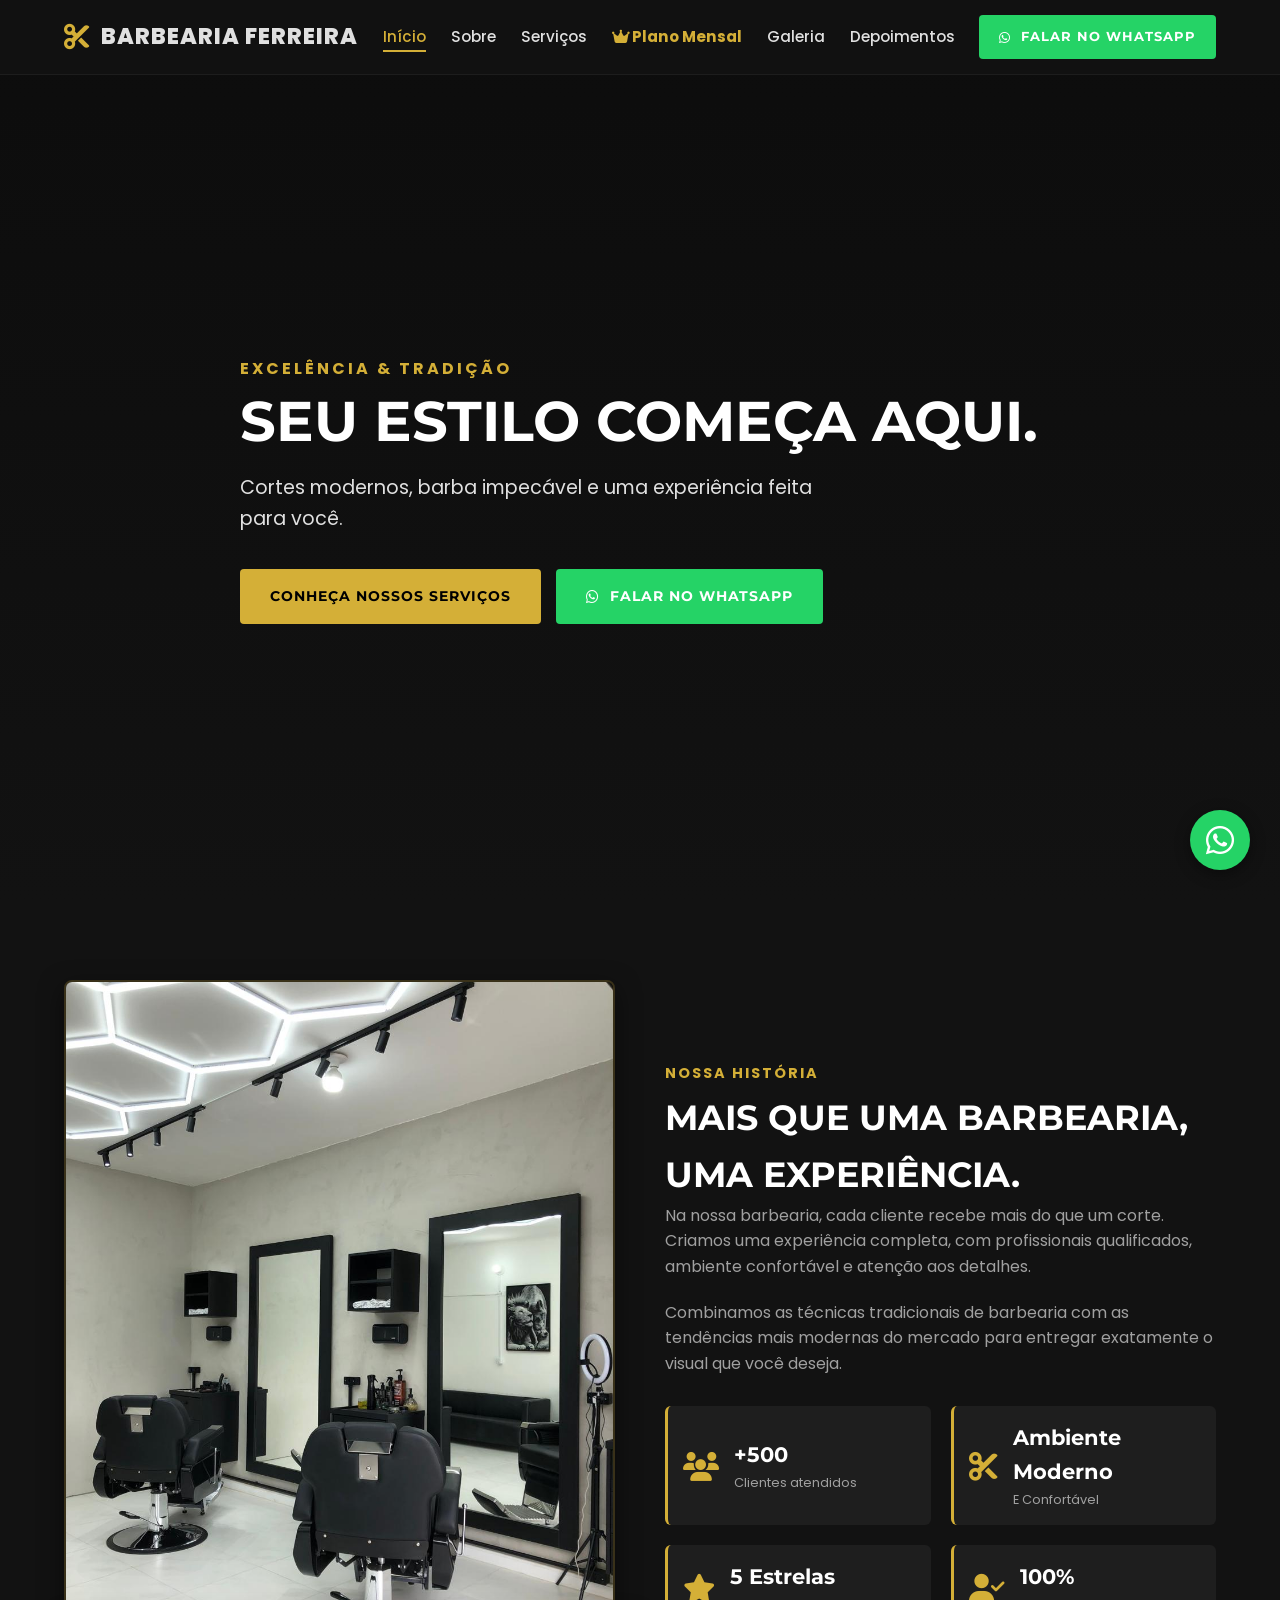
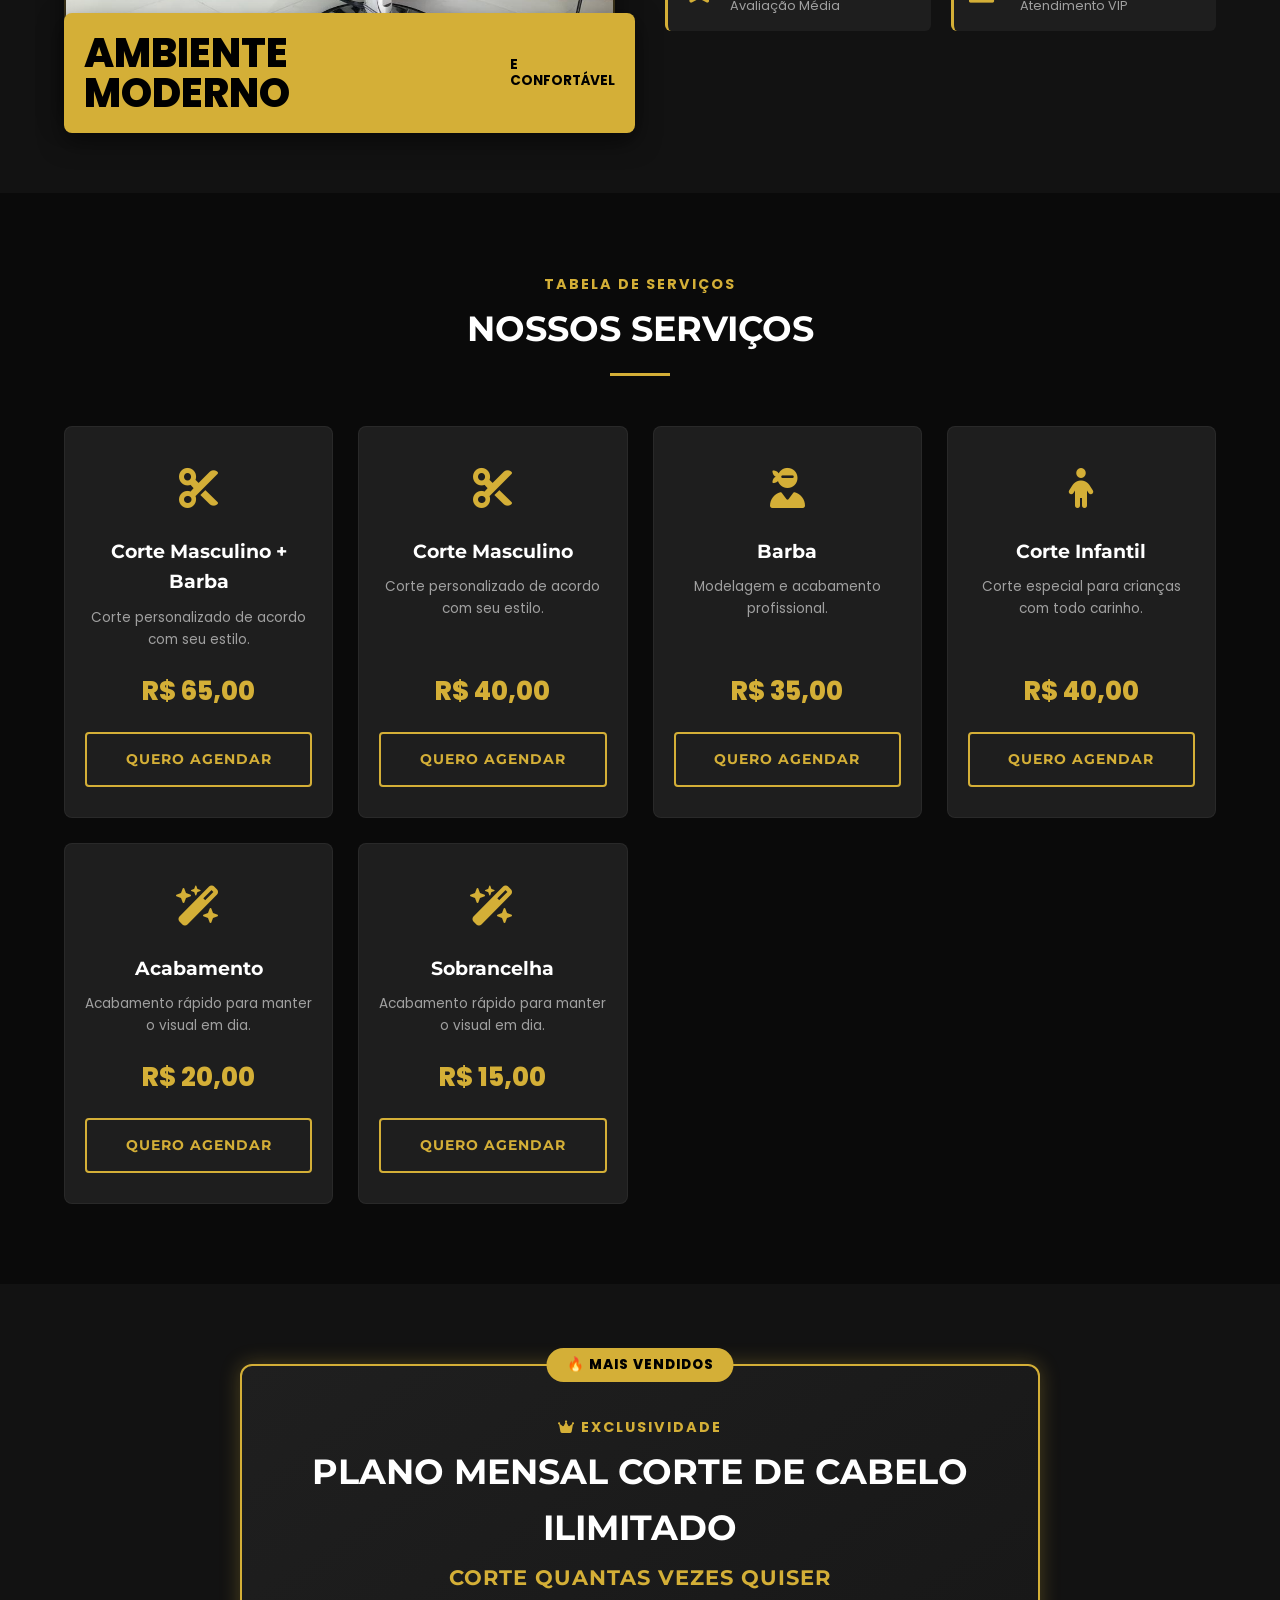
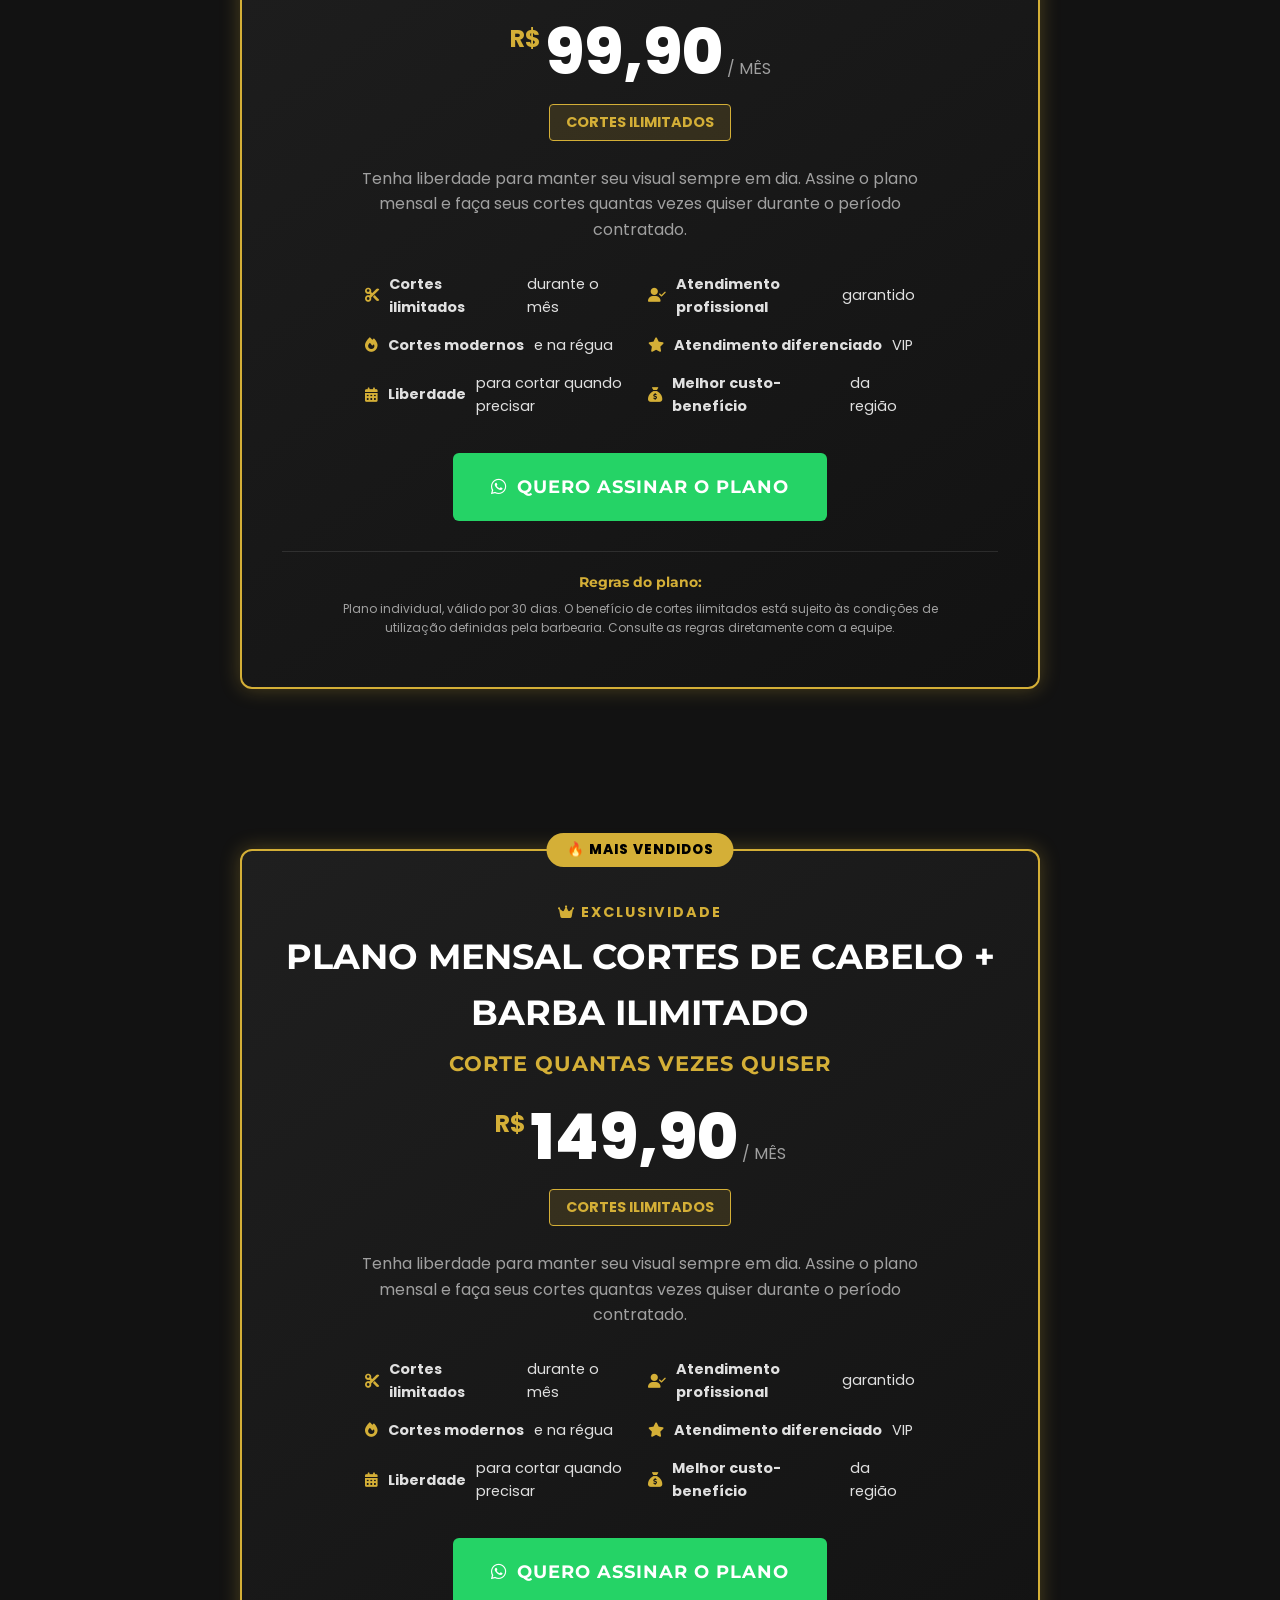
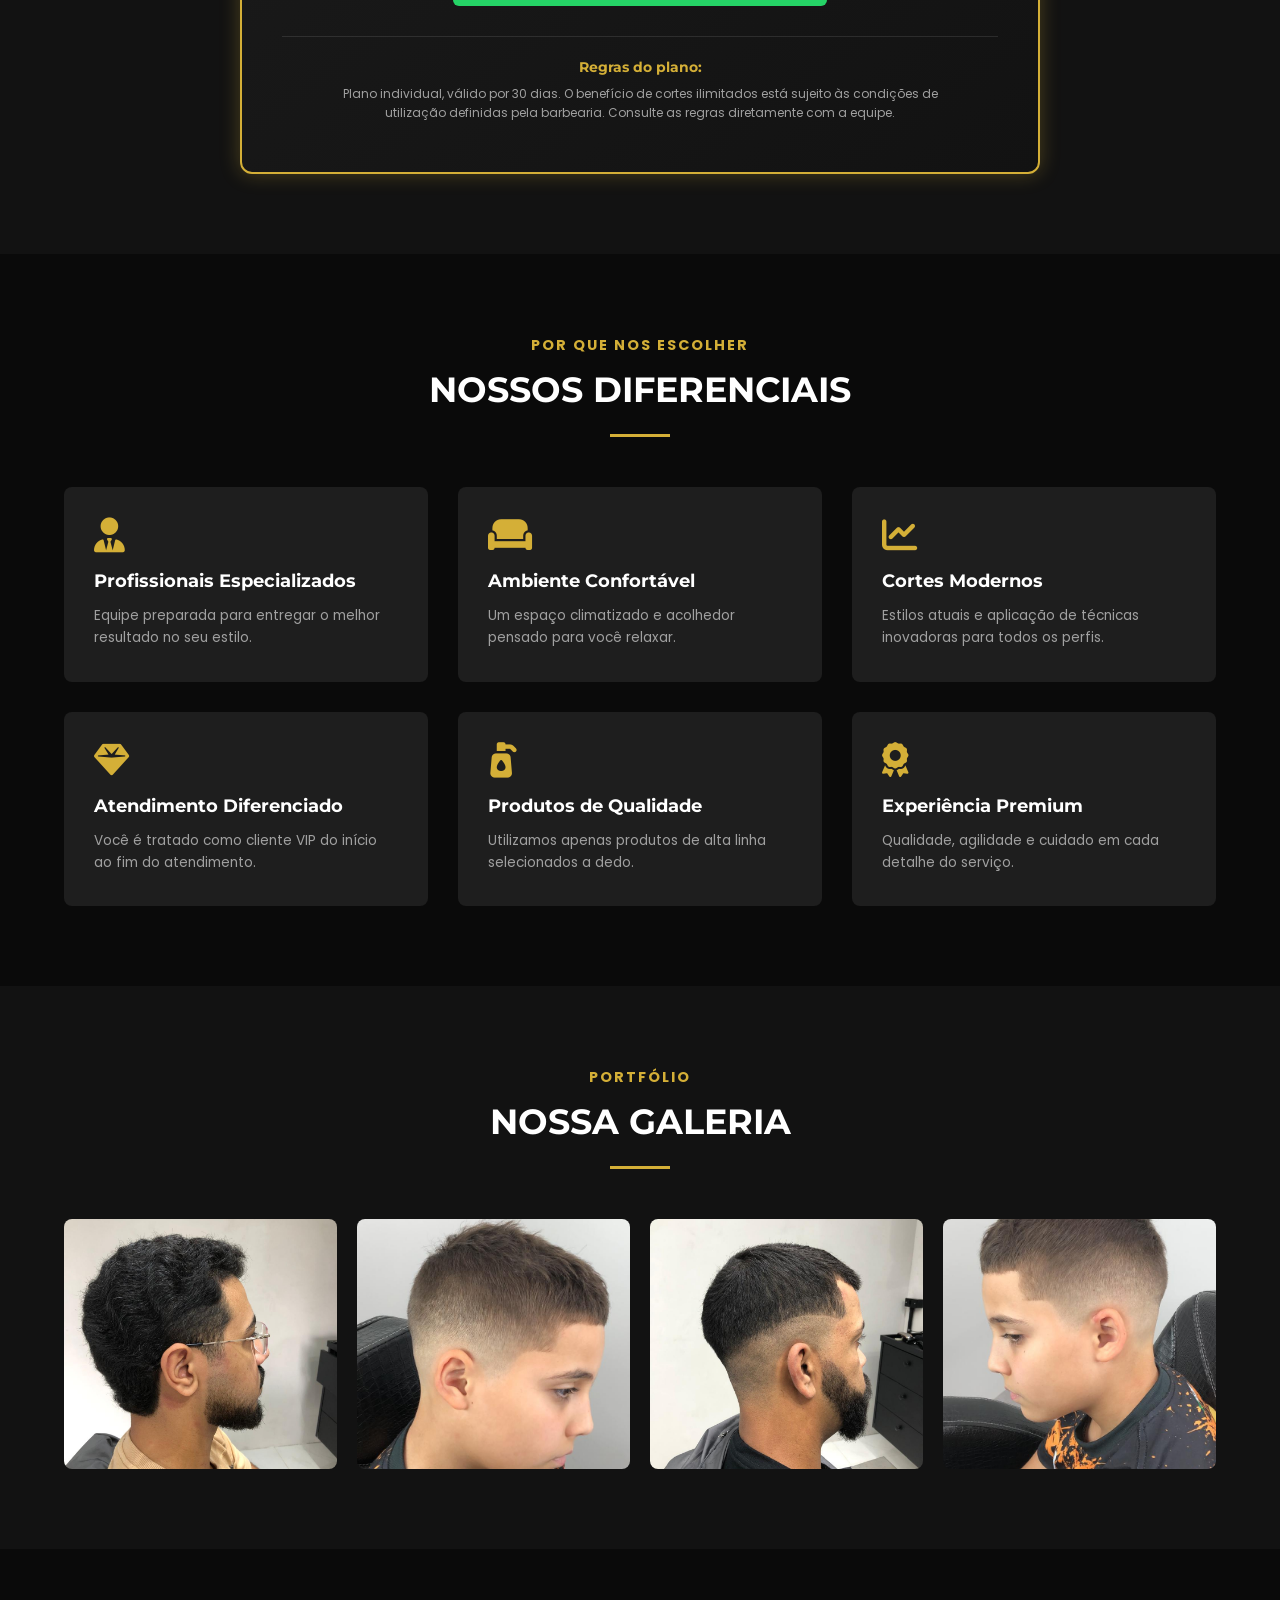
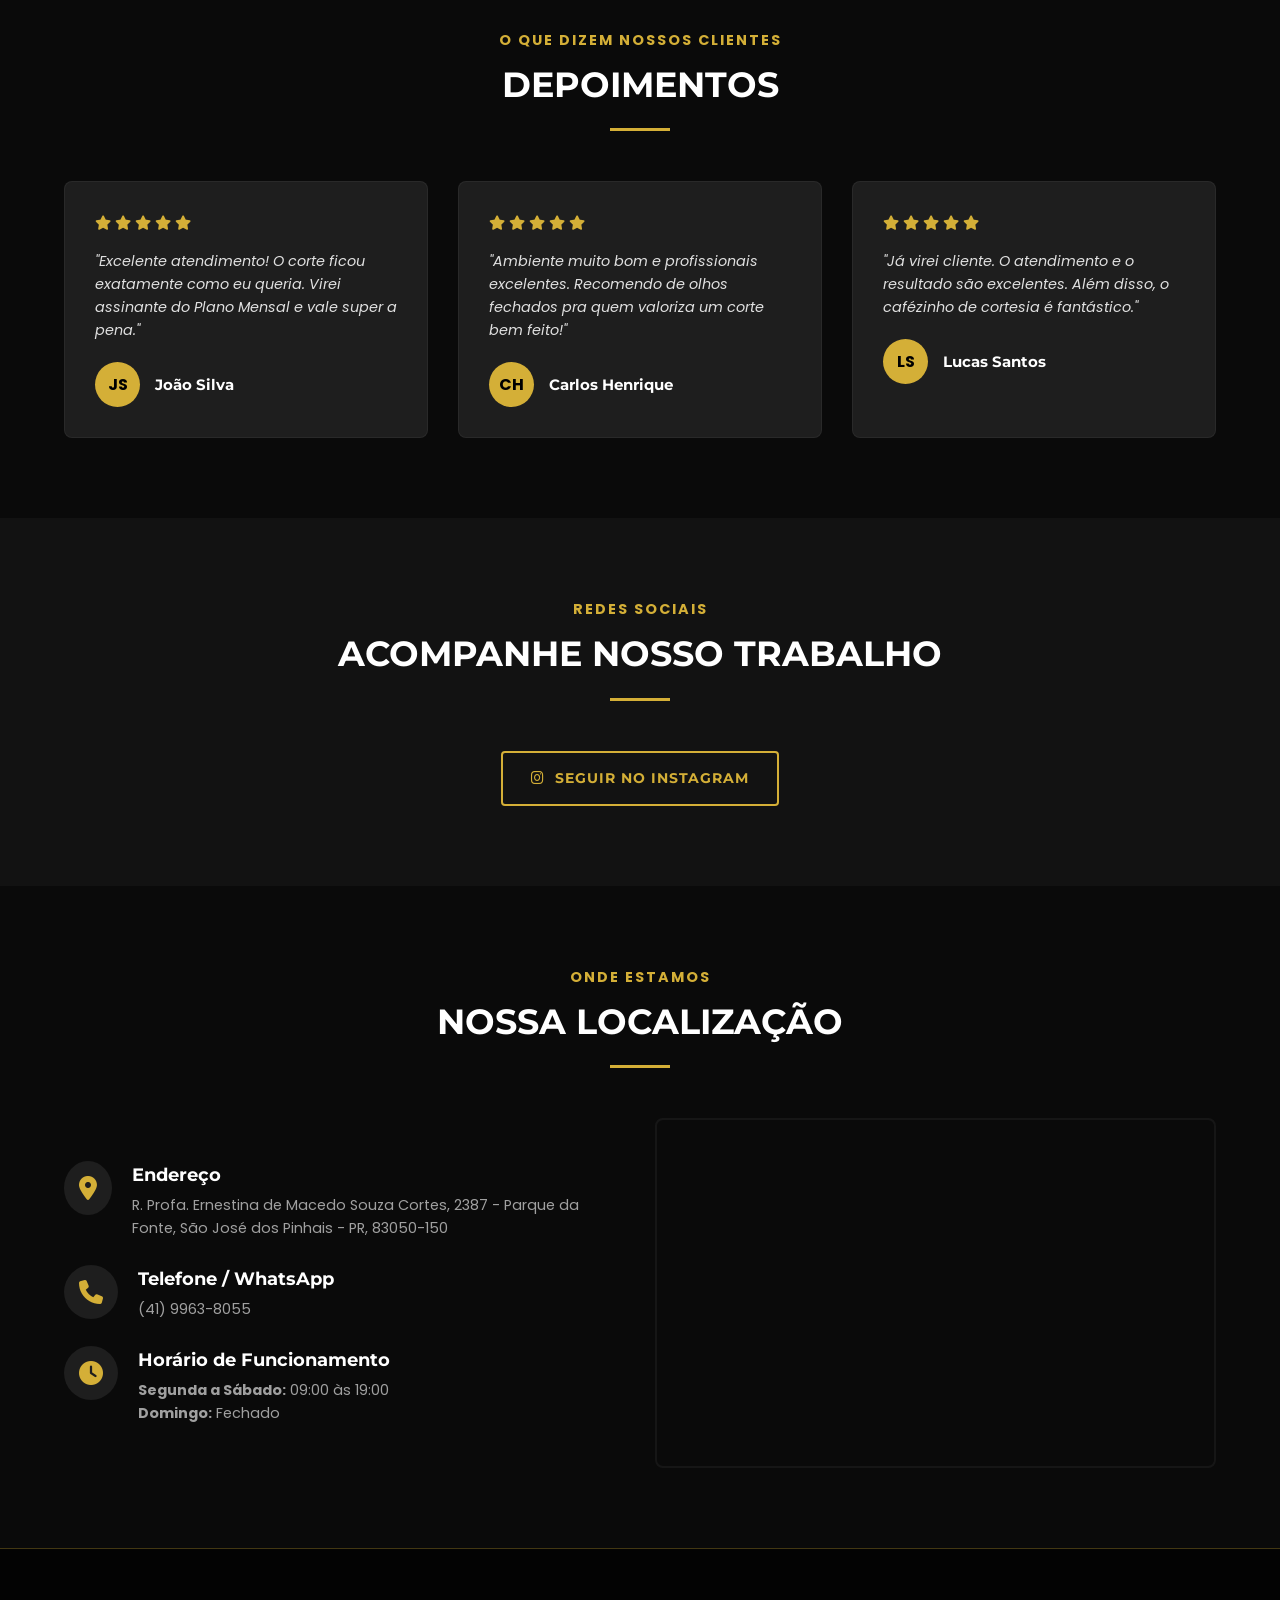
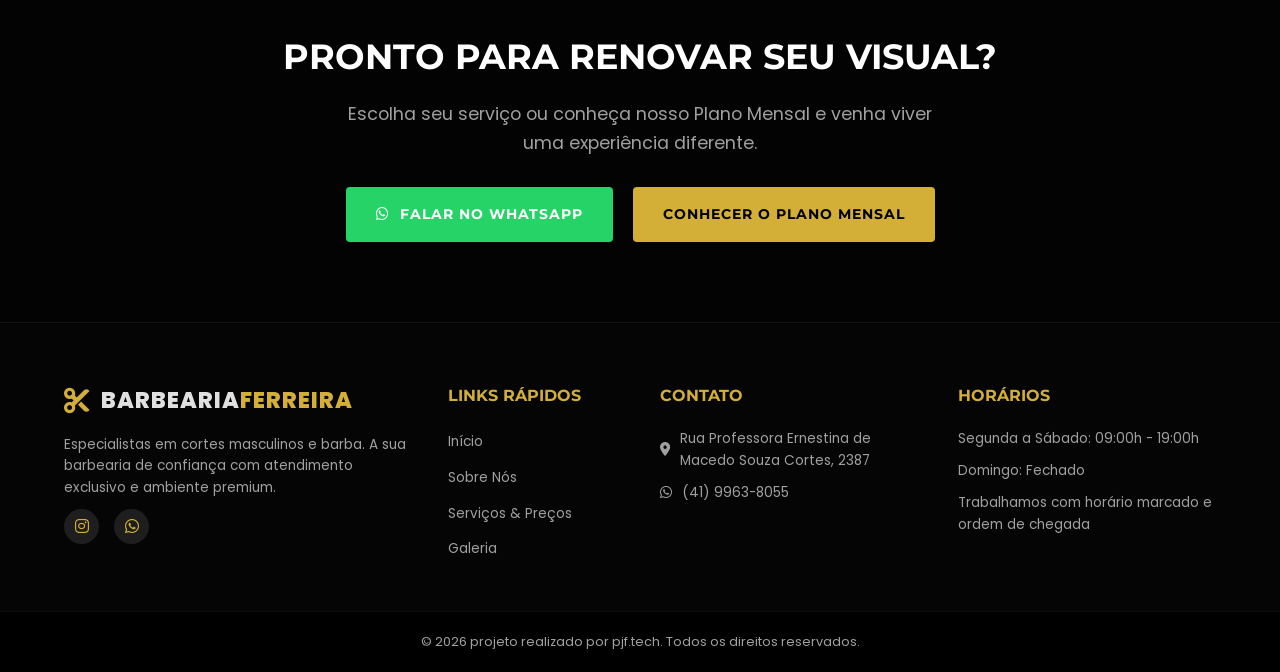
==== index.html @ b34830f6 "Update index.html" ====
<!DOCTYPE html>
<html lang="pt-BR">
<head>

    <script type="application/ld+json">
{
  "@context": "https://schema.org",
  "@type": "BarberShop",
  "name": "Barbearia Ferreira",
  "image": "https://barbearia-ferreira-seven.vercel.app/img/sobre.jpg",
  "telephone": "+554199638055",
  "address": {
    "@type": "PostalAddress",
    "streetAddress": "Rua Professora Ernestina de Macedo Souza Cortes, 2387",
    "addressLocality": "São José dos Pinhais",
    "addressRegion": "PR",
    "postalCode": "83050-150",
    "addressCountry": "BR"
  },
  "url": "https://barbearia-ferreira-seven.vercel.app/",
  "openingHoursSpecification": [
    {
      "@type": "OpeningHoursSpecification",
      "dayOfWeek": ["Monday", "Tuesday", "Wednesday", "Thursday", "Friday"],
      "opens": "09:00",
      "closes": "20:00"
    },
    {
      "@type": "OpeningHoursSpecification",
      "dayOfWeek": "Saturday",
      "opens": "09:00",
      "closes": "18:00"
    }
  ]
}
</script>

    <meta charset="UTF-8">
    <meta name="viewport" content="width=device-width, initial-scale=1.0">
    <title>Barbearia Ferreira | Cortes Masculinos, Barba e Plano Mensal</title>
    <meta name="description" content="Barbearia Ferreira: cortes masculinos, barba, atendimento especializado e plano mensal de R$ 99,90 com cortes ilimitados.">
    <meta name="keywords" content="barbearia, corte masculino, barba, plano mensal, cortes ilimitados, beleza masculina">
    
    <!-- Open Graph (Redes Sociais) -->
    <meta property="og:title" content="Barbearia Ferreira | Cortes Masculinos e Plano Mensal">
    <meta property="og:description" content="Cortes modernos, barba impecável e o exclusivo Plano Mensal de cortes ilimitados por R$ 99,90.">
    <meta property="og:image" content="img/hero.jpg">
    <meta property="og:type" content="website">

    <!-- Favicon (Troque pela sua imagem de favicon se desejar) -->
    <link rel="shortcut icon" href="img/logo.png" type="image/x-icon">

    <!-- Google Fonts -->
    <link rel="preconnect" href="https://fonts.googleapis.com">
    <link rel="preconnect" href="https://fonts.gstatic.com" crossorigin>
    <link href="https://fonts.googleapis.com/css2?family=Montserrat:wght@400;500;600;700;800&family=Poppins:wght@300;400;500;600;700&display=swap" rel="stylesheet">

    <!-- Font Awesome (Ícones) -->
    <link rel="stylesheet" href="https://cdnjs.cloudflare.com/ajax/libs/font-awesome/6.4.0/css/all.min.css">

    <!-- Custom CSS -->
    <link rel="stylesheet" href="style.css">
</head>
<body>

    <!-- ==========================================
         HEADER / NAVBAR
         ========================================== -->
    <header class="header" id="header">
        <div class="container nav-container">
            <!-- LOGO EDITÁVEL -->
            <a href="#inicio" class="logo">
                <i class="fa-solid fa-scissors logo-icon"></i>
                <span>BARBEARIA FERREIRA</span>
            </a>

            <!-- NAV MENU -->
            <nav class="nav-menu" id="nav-menu">
                <ul class="nav-list">
                    <li><a href="#inicio" class="nav-link active">Início</a></li>
                    <li><a href="#sobre" class="nav-link">Sobre</a></li>
                    <li><a href="#servicos" class="nav-link">Serviços</a></li>
                    <li><a href="#plano" class="nav-link gold-link"><i class="fa-solid fa-crown"></i> Plano Mensal</a></li>
                    <li><a href="#galeria" class="nav-link">Galeria</a></li>
                    <li><a href="#depoimentos" class="nav-link">Depoimentos</a></li>
                </ul>
            </nav>

            <!-- BOTÃO NAVBAR -->
            <div class="nav-right">
                <!-- TELEFONE EDITÁVEL NO JS/HREF (Formato 55DDDNÚMERO) -->
                <a href="https://api.whatsapp.com/send?phone=554199638055&text=Ol%C3%A1!%20Gostaria%20de%20agendar%20um%20hor%C3%A1rio." class="btn btn-whatsapp header-btn" target="_blank" rel="noopener noreferrer">
                    <i class="fa-brands fa-whatsapp"></i>
                    <span>FALAR NO WHATSAPP</span>
                </a>
                
                <!-- MENU HAMBÚRGUER MOBILE -->
                <div class="hamburger" id="hamburger">
                    <span class="bar"></span>
                    <span class="bar"></span>
                    <span class="bar"></span>
                </div>
            </div>
        </div>
    </header>

    <!-- ==========================================
         HERO SECTION
         ========================================== -->
    <section class="hero" id="inicio">
        <div class="hero-overlay"></div>
        <div class="container hero-content">
            <span class="hero-subtitle fade-in">EXCELÊNCIA & TRADIÇÃO</span>
            <h1 class="hero-title fade-in">SEU ESTILO COMEÇA AQUI.</h1>
            <p class="hero-description fade-in">Cortes modernos, barba impecável e uma experiência feita para você.</p>
            <div class="hero-buttons fade-in">
                <a href="#servicos" class="btn btn-primary">CONHEÇA NOSSOS SERVIÇOS</a>
                <a href="https://api.whatsapp.com/send?phone=554199638055&text=Ol%C3%A1!%20Gostaria%20de%20mais%20informa%C3%A7%C3%B5es%20sobre%20os%20servi%C3%A7os." class="btn btn-whatsapp" target="_blank" rel="noopener noreferrer">
                    <i class="fa-brands fa-whatsapp"></i> FALAR NO WHATSAPP
                </a>
            </div>
        </div>
    </section>

    <!-- ==========================================
         SOBRE A BARBEARIA
         ========================================== -->
    <section class="sobre section-padding" id="sobre">
        <div class="container sobre-grid">
            <div class="sobre-img-wrapper fade-in">
                <!-- Imagem do sobre (substituir em img/sobre.jpg) -->
                <img src="IMG/01.jpeg" alt="Interior da Barbearia FERREIRA" class="sobre-img" onerror="this.src='https://images.unsplash.com/photo-1585747860715-2ba37e788b70?auto=format&fit=crop&w=800&q=80'">
                <div class="sobre-experience-badge">
                    <span class="exp-years">AMBIENTE MODERNO </span>
                    <span class="exp-text"> E <br> CONFORTÁVEL</span>
                </div>
            </div>

            <div class="sobre-content fade-in">
                <span class="section-tag">NOSSA HISTÓRIA</span>
                <h2 class="section-title">MAIS QUE UMA BARBEARIA, UMA EXPERIÊNCIA.</h2>
                <p class="sobre-text">
                    Na nossa barbearia, cada cliente recebe mais do que um corte. Criamos uma experiência completa, com profissionais qualificados, ambiente confortável e atenção aos detalhes.
                </p>
                <p class="sobre-text">
                    Combinamos as técnicas tradicionais de barbearia com as tendências mais modernas do mercado para entregar exatamente o visual que você deseja.
                </p>

                <!-- INDICADORES / METRICAS -->
                <div class="sobre-stats">
                    <div class="stat-item">
                        <i class="fa-solid fa-users stat-icon"></i>
                        <div class="stat-info">
                            <h3>+500</h3>
                            <p>Clientes atendidos</p>
                        </div>
                    </div>
                    <div class="stat-item">
                        <i class="fa-solid fa-scissors stat-icon"></i>
                        <div class="stat-info">
                            <h3> Ambiente Moderno</h3>
                            <p>E Confortável</p>
                        </div>
                    </div>
                    <div class="stat-item">
                        <i class="fa-solid fa-star stat-icon"></i>
                        <div class="stat-info">
                            <h3>5 Estrelas</h3>
                            <p>Avaliação Média</p>
                        </div>
                    </div>
                    <div class="stat-item">
                        <i class="fa-solid fa-user-check stat-icon"></i>
                        <div class="stat-info">
                            <h3>100%</h3>
                            <p>Atendimento VIP</p>
                        </div>
                    </div>
                </div>
            </div>
        </div>
    </section>

    <!-- ==========================================
         SERVIÇOS
         ========================================== -->
    <section class="servicos section-padding bg-darker" id="servicos">
        <div class="container">
            <div class="section-header text-center fade-in">
                <span class="section-tag">TABELA DE SERVIÇOS</span>
                <h2 class="section-title">NOSSOS SERVIÇOS</h2>
                <div class="gold-divider"></div>
            </div>

  <div class="servicos-grid">


                 <div class="servicos-grid">
                <!-- SERVIÇO 1 -->
                <div class="servico-card fade-in">
                    <div class="servico-icon">
                        <i class="fa-solid fa-scissors"></i>
                    </div>
                    <h3 class="servico-title">Corte Masculino + Barba</h3>
                    <p class="servico-desc">Corte personalizado de acordo com seu estilo.</p>
                    <div class="servico-price">R$ 65,00</div>
                    <a href="https://api.whatsapp.com/send?phone=554199638055&text=Ol%C3%A1!%20Gostaria%20de%20agendar%20um%20Corte%20Masculino." class="btn btn-outline" target="_blank" rel="noopener noreferrer">QUERO AGENDAR</a>
                </div>

                <!-- SERVIÇO 2 -->
                <div class="servico-card fade-in">
                    <div class="servico-icon">
                        <i class="fa-solid fa-scissors"></i>
                    </div>
                    <h3 class="servico-title">Corte Masculino</h3>
                    <p class="servico-desc">Corte personalizado de acordo com seu estilo.</p>
                    <div class="servico-price">R$ 40,00</div>
                    <a href="https://api.whatsapp.com/send?phone=554199638055&text=Ol%C3%A1!%20Gostaria%20de%20agendar%20um%20Corte%20Masculino." class="btn btn-outline" target="_blank" rel="noopener noreferrer">QUERO AGENDAR</a>
                </div>

                
                <!-- SERVIÇO 3 -->
                <div class="servico-card fade-in">
                    <div class="servico-icon">
                        <i class="fa-solid fa-user-ninja"></i>
                    </div>
                    <h3 class="servico-title">Barba</h3>
                    <p class="servico-desc">Modelagem e acabamento profissional.</p>
                    <div class="servico-price">R$ 35,00</div>
                    <a href="https://api.whatsapp.com/send?phone=554199638055&text=Ol%C3%A1!%20Gostaria%20de%20agendar%20um%20servi%C3%A7o%20de%20Barba." class="btn btn-outline" target="_blank" rel="noopener noreferrer">QUERO AGENDAR</a>
                </div>

                <!-- SERVIÇO 4 -->
                <div class="servico-card fade-in">
                    <div class="servico-icon">
                        <i class="fa-solid fa-child"></i>
                    </div>
                    <h3 class="servico-title">Corte Infantil</h3>
                    <p class="servico-desc">Corte especial para crianças com todo carinho.</p>
                    <div class="servico-price">R$ 40,00</div>
                    <a href="https://api.whatsapp.com/send?phone=554199638055&text=Ol%C3%A1!%20Gostaria%20de%20agendar%20um%20Corte%20Infantil." class="btn btn-outline" target="_blank" rel="noopener noreferrer">QUERO AGENDAR</a>
                </div>

                <!-- SERVIÇO 5 -->
                <div class="servico-card fade-in">
                    <div class="servico-icon">
                        <i class="fa-solid fa-wand-magic-sparkles"></i>
                    </div>
                    <h3 class="servico-title">Acabamento</h3>
                    <p class="servico-desc">Acabamento rápido para manter o visual em dia.</p>
                    <div class="servico-price">R$ 20,00</div>
                    <a href="https://api.whatsapp.com/send?phone=554199638055&text=Ol%C3%A1!%20Gostaria%20de%20agendar%20um%20Acabamento." class="btn btn-outline" target="_blank" rel="noopener noreferrer">QUERO AGENDAR</a>
                </div>

                <div class="servico-card fade-in">
                    <div class="servico-icon">
                        <i class="fa-solid fa-wand-magic-sparkles"></i>
                    </div>
                    <h3 class="servico-title">Sobrancelha</h3>
                    <p class="servico-desc">Acabamento rápido para manter o visual em dia.</p>
                    <div class="servico-price">R$ 15,00</div>
                    <a href="https://api.whatsapp.com/send?phone=554199638055&text=Ol%C3%A1!%20Gostaria%20de%20agendar%20um%20Acabamento." class="btn btn-outline" target="_blank" rel="noopener noreferrer">QUERO AGENDAR</a>
                </div>

            </div>
        </div>
    </section>

    <!-- ==========================================
         PLANO MENSAL (DESTAQUE)
         ========================================== -->
    <section class="plano section-padding" id="plano">
        <div class="container">
            <div class="plano-card-premium fade-in">
                <div class="plano-badge">🔥 MAIS VENDIDOS</div>
                
                <div class="plano-header">
                    <div class="plano-tag-top"><i class="fa-solid fa-crown"></i> EXCLUSIVIDADE</div>
                    <h2 class="plano-title">PLANO MENSAL CORTE DE CABELO ILIMITADO</h2>
                    <h3 class="plano-highlight">CORTE QUANTAS VEZES QUISER</h3>
                    
                    <div class="plano-price-box">
                        <span class="currency">R$</span>
                        <span class="price">99,90</span>
                        <span class="period">/ MÊS</span>
                    </div>

                    <div class="plano-tag-ilimitado">CORTES ILIMITADOS</div>
                </div>

                <p class="plano-desc">
                    Tenha liberdade para manter seu visual sempre em dia. Assine o plano mensal e faça seus cortes quantas vezes quiser durante o período contratado.
                </p>

                <div class="plano-beneficios">
                    <ul class="beneficios-list">
                        <li><i class="fa-solid fa-scissors"></i> <strong>Cortes ilimitados</strong> durante o mês</li>
                        <li><i class="fa-solid fa-user-check"></i> <strong>Atendimento profissional</strong> garantido</li>
                        <li><i class="fa-solid fa-fire"></i> <strong>Cortes modernos</strong> e na régua</li>
                        <li><i class="fa-solid fa-star"></i> <strong>Atendimento diferenciado</strong> VIP</li>
                        <li><i class="fa-solid fa-calendar-days"></i> <strong>Liberdade</strong> para cortar quando precisar</li>
                        <li><i class="fa-solid fa-sack-dollar"></i> <strong>Melhor custo-benefício</strong> da região</li>
                    </ul>
                </div>

                <div class="plano-cta">
                    <a href="https://api.whatsapp.com/send?phone=554199638055&text=Ol%C3%A1!%20Tenho%20interesse%20no%20Plano%20Mensal%20de%20R%24%2099%2C90%20para%20cortes%20ilimitados.%20Gostaria%20de%20saber%20mais%20informa%C3%A7%C3%B5es." class="btn btn-plano-lg" target="_blank" rel="noopener noreferrer">
                        <i class="fa-brands fa-whatsapp"></i> QUERO ASSINAR O PLANO
                    </a>
                </div>

                <div class="plano-regras">
                    <h4>Regras do plano:</h4>
                    <p>Plano individual, válido por 30 dias. O benefício de cortes ilimitados está sujeito às condições de utilização definidas pela barbearia. Consulte as regras diretamente com a equipe.</p>
                </div>
            </div>
        </div>
    </section>

     <section class="plano section-padding" id="plano">
        <div class="container">
            <div class="plano-card-premium fade-in">
                <div class="plano-badge">🔥 MAIS VENDIDOS</div>
                
                <div class="plano-header">
                    <div class="plano-tag-top"><i class="fa-solid fa-crown"></i> EXCLUSIVIDADE</div>
                    <h2 class="plano-title">PLANO MENSAL CORTES DE CABELO + BARBA ILIMITADO</h2>
                    <h3 class="plano-highlight">CORTE QUANTAS VEZES QUISER</h3>
                    
                    <div class="plano-price-box">
                        <span class="currency">R$</span>
                        <span class="price">149,90</span>
                        <span class="period">/ MÊS</span>
                    </div>

                    <div class="plano-tag-ilimitado">CORTES ILIMITADOS</div>
                </div>

                <p class="plano-desc">
                    Tenha liberdade para manter seu visual sempre em dia. Assine o plano mensal e faça seus cortes quantas vezes quiser durante o período contratado.
                </p>

                <div class="plano-beneficios">
                    <ul class="beneficios-list">
                        <li><i class="fa-solid fa-scissors"></i> <strong>Cortes ilimitados</strong> durante o mês</li>
                        <li><i class="fa-solid fa-user-check"></i> <strong>Atendimento profissional</strong> garantido</li>
                        <li><i class="fa-solid fa-fire"></i> <strong>Cortes modernos</strong> e na régua</li>
                        <li><i class="fa-solid fa-star"></i> <strong>Atendimento diferenciado</strong> VIP</li>
                        <li><i class="fa-solid fa-calendar-days"></i> <strong>Liberdade</strong> para cortar quando precisar</li>
                        <li><i class="fa-solid fa-sack-dollar"></i> <strong>Melhor custo-benefício</strong> da região</li>
                    </ul>
                </div>

                <div class="plano-cta">
                    <a href="https://api.whatsapp.com/send?phone=554199638055&text=Ol%C3%A1!%20Tenho%20interesse%20no%20Plano%20Mensal%20de%20R%24%2099%2C90%20para%20cortes%20ilimitados.%20Gostaria%20de%20saber%20mais%20informa%C3%A7%C3%B5es." class="btn btn-plano-lg" target="_blank" rel="noopener noreferrer">
                        <i class="fa-brands fa-whatsapp"></i> QUERO ASSINAR O PLANO
                    </a>
                </div>

                <div class="plano-regras">
                    <h4>Regras do plano:</h4>
                    <p>Plano individual, válido por 30 dias. O benefício de cortes ilimitados está sujeito às condições de utilização definidas pela barbearia. Consulte as regras diretamente com a equipe.</p>
                </div>
            </div>
        </div>
    </section>

    <!-- ==========================================
         DIFERENCIAIS
         ========================================== -->
    <section class="diferenciais section-padding bg-darker">
        <div class="container">
            <div class="section-header text-center fade-in">
                <span class="section-tag">POR QUE NOS ESCOLHER</span>
                <h2 class="section-title">NOSSOS DIFERENCIAIS</h2>
                <div class="gold-divider"></div>
            </div>

            <div class="diferenciais-grid">
                <div class="dif-card fade-in">
                    <i class="fa-solid fa-user-tie dif-icon"></i>
                    <h3>Profissionais Especializados</h3>
                    <p>Equipe preparada para entregar o melhor resultado no seu estilo.</p>
                </div>

                <div class="dif-card fade-in">
                    <i class="fa-solid fa-couch dif-icon"></i>
                    <h3>Ambiente Confortável</h3>
                    <p>Um espaço climatizado e acolhedor pensado para você relaxar.</p>
                </div>

                <div class="dif-card fade-in">
                    <i class="fa-solid fa-chart-line dif-icon"></i>
                    <h3>Cortes Modernos</h3>
                    <p>Estilos atuais e aplicação de técnicas inovadoras para todos os perfis.</p>
                </div>

                <div class="dif-card fade-in">
                    <i class="fa-solid fa-gem dif-icon"></i>
                    <h3>Atendimento Diferenciado</h3>
                    <p>Você é tratado como cliente VIP do início ao fim do atendimento.</p>
                </div>

                <div class="dif-card fade-in">
                    <i class="fa-solid fa-pump-soap dif-icon"></i>
                    <h3>Produtos de Qualidade</h3>
                    <p>Utilizamos apenas produtos de alta linha selecionados a dedo.</p>
                </div>

                <div class="dif-card fade-in">
                    <i class="fa-solid fa-award dif-icon"></i>
                    <h3>Experiência Premium</h3>
                    <p>Qualidade, agilidade e cuidado em cada detalhe do serviço.</p>
                </div>
            </div>
        </div>
    </section>

    <!-- ==========================================
         GALERIA DE FOTOS
         ========================================== -->
    <section class="galeria section-padding" id="galeria">
        <div class="container">
            <div class="section-header text-center fade-in">
                <span class="section-tag">PORTFÓLIO</span>
                <h2 class="section-title">NOSSA GALERIA</h2>
                <div class="gold-divider"></div>
            </div>

            <div class="galeria-grid">
                <!-- Foto 1 -->
                <div class="galeria-item fade-in">
                    <img src="IMG/02 (2).jpeg" alt="Corte Masculino Fade" class="galeria-img">
                    <div class="galeria-overlay">
                        <i class="fa-solid fa-magnifying-glass-plus"></i>
                        <span>Corte Degradê + Barba</span>
                    </div>
                </div>

                <!-- Foto 2 -->
                <div class="galeria-item fade-in">
                    <img src="IMG/02 (3).jpeg" alt="Modelagem de Barba" class="galeria-img" onerror="this.src='https://images.unsplash.com/photo-1503951914875-452162b0f3f1?auto=format&fit=crop&w=600&q=80'">
                    <div class="galeria-overlay">
                        <i class="fa-solid fa-magnifying-glass-plus"></i>
                        <span>Corte Degradê</span>
                    </div>
                </div>

                <!-- Foto 3 -->
                <div class="galeria-item fade-in">
                    <img src="IMG/corte-01.jpeg" alt="Ambiente da Barbearia" class="galeria-img" onerror="this.src='https://images.unsplash.com/photo-1599351431202-1e0f0137899a?auto=format&fit=crop&w=600&q=80'">
                    <div class="galeria-overlay">
                        <i class="fa-solid fa-magnifying-glass-plus"></i>
                        <span>Corte Degradê + Barba</span>
                    </div>
                </div>

                <!-- Foto 4 -->
                <div class="galeria-item fade-in">
                    <img src="IMG/02 (4).jpeg" alt="Corte Moderno com Tesoura" class="galeria-img" onerror="this.src='https://images.unsplash.com/photo-1517832606299-7ae9b720a186?auto=format&fit=crop&w=600&q=80'">
                    <div class="galeria-overlay">
                        <i class="fa-solid fa-magnifying-glass-plus"></i>
                        <span>Corte Degradê</span>
                    </div>
                </div>
            </div>
        </div>
    </section>

    <!-- MODAL GALERIA -->
    <div id="imageModal" class="modal">
        <span class="modal-close">&times;</span>
        <img class="modal-content" id="modalImage" alt="Imagem ampliada">
        <div id="modalCaption"></div>
    </div>

    <!-- ==========================================
         DEPOIMENTOS
         ========================================== -->
    <section class="depoimentos section-padding bg-darker" id="depoimentos">
        <div class="container">
            <div class="section-header text-center fade-in">
                <span class="section-tag">O QUE DIZEM NOSSOS CLIENTES</span>
                <h2 class="section-title">DEPOIMENTOS</h2>
                <div class="gold-divider"></div>
            </div>

            <div class="depoimentos-grid">
                <!-- Depoimento 1 -->
                <div class="depoimento-card fade-in">
                    <div class="stars">
                        <i class="fa-solid fa-star"></i>
                        <i class="fa-solid fa-star"></i>
                        <i class="fa-solid fa-star"></i>
                        <i class="fa-solid fa-star"></i>
                        <i class="fa-solid fa-star"></i>
                    </div>
                    <p class="depoimento-texto">"Excelente atendimento! O corte ficou exatamente como eu queria. Virei assinante do Plano Mensal e vale super a pena."</p>
                    <div class="depoimento-autor">
                        <div class="avatar-circle">JS</div>
                        <div class="autor-info">
                            <h4>João Silva</h4>
                           
                        </div>
                    </div>
                </div>

                <!-- Depoimento 2 -->
                <div class="depoimento-card fade-in">
                    <div class="stars">
                        <i class="fa-solid fa-star"></i>
                        <i class="fa-solid fa-star"></i>
                        <i class="fa-solid fa-star"></i>
                        <i class="fa-solid fa-star"></i>
                        <i class="fa-solid fa-star"></i>
                    </div>
                    <p class="depoimento-texto">"Ambiente muito bom e profissionais excelentes. Recomendo de olhos fechados pra quem valoriza um corte bem feito!"</p>
                    <div class="depoimento-autor">
                        <div class="avatar-circle">CH</div>
                        <div class="autor-info">
                            <h4>Carlos Henrique</h4>
                            
                        </div>
                    </div>
                </div>

                <!-- Depoimento 3 -->
                <div class="depoimento-card fade-in">
                    <div class="stars">
                        <i class="fa-solid fa-star"></i>
                        <i class="fa-solid fa-star"></i>
                        <i class="fa-solid fa-star"></i>
                        <i class="fa-solid fa-star"></i>
                        <i class="fa-solid fa-star"></i>
                    </div>
                    <p class="depoimento-texto">"Já virei cliente. O atendimento e o resultado são excelentes. Além disso, o cafézinho de cortesia é fantástico."</p>
                    <div class="depoimento-autor">
                        <div class="avatar-circle">LS</div>
                        <div class="autor-info">
                            <h4>Lucas Santos</h4>
                            
                        </div>
                    </div>
                </div>
            </div>
        </div>
    </section>

    <!-- ==========================================
         INSTAGRAM
         ========================================== -->
    <section class="instagram section-padding">
        <div class="container">
            <div class="section-header text-center fade-in">
                <span class="section-tag">REDES SOCIAIS</span>
                <h2 class="section-title">ACOMPANHE NOSSO TRABALHO</h2>
                <div class="gold-divider"></div>
            </div>

          

          <div class="text-center mt-4 fade-in">
    <!-- LINK PARA O INSTAGRAM DA BARBEARIA FERREIRA -->
    <a href="https://www.instagram.com/barbeariafeerreira/" 
       target="_blank" 
       rel="noopener noreferrer" 
       class="btn btn-outline"
       aria-label="Siga a Barbearia Ferreira no Instagram">
        <i class="fa-brands fa-instagram"></i> SEGUIR NO INSTAGRAM
    </a>
</div>
    </section>

    <!-- ==========================================
         LOCALIZAÇÃO E HORÁRIOS
         ========================================== -->
    <section class="localizacao section-padding bg-darker">
        <div class="container">
            <div class="section-header text-center fade-in">
                <span class="section-tag">ONDE ESTAMOS</span>
                <h2 class="section-title">NOSSA LOCALIZAÇÃO</h2>
                <div class="gold-divider"></div>
            </div>

            <div class="localizacao-grid">
                <div class="info-box fade-in">
                    <div class="info-item">
                        <i class="fa-solid fa-location-dot info-icon"></i>
                        <div>
                            <h4>Endereço</h4>
                        
                            <p>R. Profa. Ernestina de Macedo Souza Cortes, 2387 - Parque da Fonte, São José dos Pinhais - PR, 83050-150</p>
                        </div>
                    </div>

                    <div class="info-item">
                        <i class="fa-solid fa-phone info-icon"></i>
                        <div>
                            <h4>Telefone / WhatsApp</h4>
                            
                            <p>(41) 9963-8055</p>
                        </div>
                    </div>

                    <div class="info-item">
                        <i class="fa-solid fa-clock info-icon"></i>
                        <div>
                            <h4>Horário de Funcionamento</h4>
                            <!-- HORÁRIOS EDITÁVEIS -->
                            <p><strong>Segunda a Sábado:</strong> 09:00 às 19:00</p>
                            <p><strong>Domingo:</strong> Fechado</p>
                        </div>
                    </div>
                </div>

                <div class="mapa-box fade-in">
                    <!-- GOOGLE MAPS EMBED - EDITAR URL DO IFRAME DE ACORDO COM O ENDEREÇO DESEJADO -->
                   <iframe 
  src="https://www.google.com/maps/embed?pb=!4v1786542255624!6m8!1m7!1sm_q3HKnNTBdzbXgSBjhYJg!2m2!1d-25.50695122201731!2d-49.17405478878264!3f50.49834951825536!4f-6.313038383562883!5f0.7820865974627469" 
  width="100%" 
  height="100%" 
  style="border:0;" 
  allowfullscreen="" 
  loading="lazy" 
  referrerpolicy="no-referrer-when-downgrade">
</iframe>
                </div>
            </div>
        </div>
    </section>

   

    <!-- ==========================================
         CTA - CHAMADA FINAL
         ========================================== -->
    <section class="cta-final section-padding text-center">
        <div class="container fade-in">
            <h2 class="cta-title">PRONTO PARA RENOVAR SEU VISUAL?</h2>
            <p class="cta-text">Escolha seu serviço ou conheça nosso Plano Mensal e venha viver uma experiência diferente.</p>
            <div class="cta-buttons">
                <a href="https://api.whatsapp.com/send?phone=554199638055&text=Ol%C3%A1!%20Gostaria%20de%20agendar%20um%20hor%C3%A1rio." class="btn btn-whatsapp" target="_blank" rel="noopener noreferrer">
                    <i class="fa-brands fa-whatsapp"></i> FALAR NO WHATSAPP
                </a>
                <a href="#plano" class="btn btn-primary">CONHECER O PLANO MENSAL</a>
            </div>
        </div>
    </section>

    <!-- ==========================================
         FOOTER / RODAPÉ
         ========================================== -->
    <footer class="footer">
        <div class="container footer-grid">
            <div class="footer-col">
                <a href="#inicio" class="logo footer-logo">
                    <i class="fa-solid fa-scissors logo-icon"></i>
                    <span>BARBEARIA<span class="gold-text">FERREIRA</span></span>
                </a>
                <p class="footer-desc">
                    Especialistas em cortes masculinos e barba. A sua barbearia de confiança com atendimento exclusivo e ambiente premium.
                </p>
                <div class="footer-socials">
                    <a href="https://www.instagram.com/barbeariafeerreira/" target="_blank" rel="noopener noreferrer"><i class="fa-brands fa-instagram"></i></a>
                    <a href="https://api.whatsapp.com/send?phone=554199638055" target="_blank" rel="noopener noreferrer"><i class="fa-brands fa-whatsapp"></i></a>
                </div>
            </div>

            <div class="footer-col">
                <h4>LINKS RÁPIDOS</h4>
                <ul class="footer-links">
                    <li><a href="#inicio">Início</a></li>
                    <li><a href="#sobre">Sobre Nós</a></li>
                    <li><a href="#servicos">Serviços & Preços</a></li>
                    <li><a href="#galeria">Galeria</a></li>
                </ul>
            </div>

            <div class="footer-col">
                <h4>CONTATO</h4>
                <p><i class="fa-solid fa-location-dot"></i> Rua Professora Ernestina de Macedo Souza Cortes, 2387</p>
                <p><i class="fa-brands fa-whatsapp"></i> (41) 9963-8055</p>
            </div>

            <div class="footer-col">
                <h4>HORÁRIOS</h4>
                <p>Segunda a Sábado: 09:00h - 19:00h</p>
                <p>Domingo: Fechado</p>
                <p> Trabalhamos com horário marcado e ordem de chegada</p>
            </div>
        </div>

        <div class="footer-bottom">
            <div class="container">
                <p>&copy; 2026 projeto realizado por <a href="https://pjf-tech.vercel.app/index.html" target="_blank" rel="noopener noreferrer">pjf.tech</a>. Todos os direitos reservados.</p>
    </div>
            </div>
        </div>
    </footer>

    <!-- ==========================================
         WHATSAPP FLUTUANTE
         ========================================== -->
    <a href="https://api.whatsapp.com/send?phone=554199638055&text=Ol%C3%A1!%20Gostaria%20de%20conhecer%20os%20servi%C3%A7os%20e%20valores%20da%20barbearia." class="whatsapp-float" target="_blank" rel="noopener noreferrer" aria-label="Contato via WhatsApp">
        <i class="fa-brands fa-whatsapp"></i>
    </a>

    <!-- Custom Script -->
    <script src="script.js"></script>
</body>
</html>
---- style.css ----
/* ==========================================================================
   RESET & VARIÁVEIS DO TEMA
   ========================================================================== */
:root {
    --bg-dark: #121212;
    --bg-darker: #0a0a0a;
    --bg-card: #1e1e1e;
    --gold: #d4af37;
    --gold-hover: #b89628;
    --text-color: #e0e0e0;
    --text-muted: #a0a0a0;
    --white: #ffffff;
    --whatsapp-green: #25d366;
    --whatsapp-green-hover: #1eb956;
    --font-heading: 'Montserrat', sans-serif;
    --font-body: 'Poppins', sans-serif;
    --transition: all 0.3s ease-in-out;
    --box-shadow: 0 8px 24px rgba(0, 0, 0, 0.5);
    --gold-glow: 0 0 20px rgba(212, 175, 55, 0.3);
}

* {
    margin: 0;
    padding: 0;
    box-sizing: border-box;
}

html {
    scroll-behavior: smooth;
}

body {
    background-color: var(--bg-dark);
    color: var(--text-color);
    font-family: var(--font-body);
    line-height: 1.6;
    overflow-x: hidden;
}

h1, h2, h3, h4, h5, h6 {
    font-family: var(--font-heading);
    color: var(--white);
    font-weight: 700;
}

a {
    text-decoration: none;
    color: inherit;
    transition: var(--transition);
}

ul {
    list-style: none;
}

img {
    max-width: 100%;
    height: auto;
    display: block;
}

/* ==========================================================================
   UTILITÁRIOS
   ========================================================================== */
.container {
    width: 90%;
    max-width: 1200px;
    margin: 0 auto;
}

.section-padding {
    padding: 80px 0;
}

.bg-darker {
    background-color: var(--bg-darker);
}

.text-center {
    text-align: center;
}

.gold-text {
    color: var(--gold);
}

.gold-divider {
    width: 60px;
    height: 3px;
    background-color: var(--gold);
    margin: 15px auto 0;
}

.section-header {
    margin-bottom: 50px;
}

.section-tag {
    color: var(--gold);
    font-size: 0.9rem;
    font-weight: 700;
    letter-spacing: 2px;
    text-transform: uppercase;
    display: block;
    margin-bottom: 5px;
}

.section-title {
    font-size: 2.2rem;
    text-transform: uppercase;
}

.mt-4 {
    margin-top: 2rem;
}

/* BOTÕES */
.btn {
    display: inline-flex;
    align-items: center;
    justify-content: center;
    gap: 10px;
    padding: 14px 28px;
    border-radius: 4px;
    font-family: var(--font-heading);
    font-weight: 700;
    font-size: 0.9rem;
    letter-spacing: 1px;
    text-transform: uppercase;
    cursor: pointer;
    border: 2px solid transparent;
    transition: var(--transition);
}

.btn-primary {
    background-color: var(--gold);
    color: #000;
}

.btn-primary:hover {
    background-color: var(--gold-hover);
    transform: translateY(-3px);
    box-shadow: var(--gold-glow);
}

.btn-whatsapp {
    background-color: var(--whatsapp-green);
    color: var(--white);
}

.btn-whatsapp:hover {
    background-color: var(--whatsapp-green-hover);
    transform: translateY(-3px);
    box-shadow: 0 4px 15px rgba(37, 211, 102, 0.4);
}

.btn-outline {
    background: transparent;
    border-color: var(--gold);
    color: var(--gold);
}

.btn-outline:hover {
    background-color: var(--gold);
    color: #000;
    transform: translateY(-3px);
}

.btn-block {
    width: 100%;
}

/* ==========================================================================
   HEADER / NAVBAR
   ========================================================================== */
.header {
    position: fixed;
    top: 0;
    left: 0;
    width: 100%;
    z-index: 1000;
    background-color: rgba(18, 18, 18, 0.95);
    backdrop-filter: blur(10px);
    border-bottom: 1px solid rgba(255, 255, 255, 0.05);
    transition: var(--transition);
    padding: 15px 0;
}

.header.scrolled {
    padding: 10px 0;
    box-shadow: 0 4px 20px rgba(0, 0, 0, 0.8);
}

.nav-container {
    display: flex;
    justify-content: space-between;
    align-items: center;
}

.logo {
    display: flex;
    align-items: center;
    gap: 10px;
    font-size: 1.4rem;
    font-weight: 800;
    letter-spacing: 1px;
}

.logo-icon {
    color: var(--gold);
    font-size: 1.6rem;
}

.nav-list {
    display: flex;
    gap: 25px;
}

.nav-link {
    font-size: 0.95rem;
    font-weight: 500;
    color: var(--text-color);
    position: relative;
    padding: 5px 0;
}

.nav-link::after {
    content: '';
    position: absolute;
    bottom: 0;
    left: 0;
    width: 0%;
    height: 2px;
    background-color: var(--gold);
    transition: var(--transition);
}

.nav-link:hover, .nav-link.active {
    color: var(--gold);
}

.nav-link:hover::after, .nav-link.active::after {
    width: 100%;
}

.gold-link {
    color: var(--gold);
    font-weight: 700;
}

.nav-right {
    display: flex;
    align-items: center;
    gap: 15px;
}

.header-btn {
    padding: 10px 18px;
    font-size: 0.8rem;
}

.hamburger {
    display: none;
    cursor: pointer;
    flex-direction: column;
    gap: 5px;
}

.hamburger .bar {
    width: 25px;
    height: 3px;
    background-color: var(--white);
    transition: var(--transition);
}

/* ==========================================================================
   HERO SECTION
   ========================================================================== */
.hero {
    position: relative;
    min-height: 100vh;
    background: url('../img/hero.jpg') center/cover no-repeat;
    display: flex;
    align-items: center;
    padding-top: 80px;
}

/* Fallback de imagem caso hero.jpg não exista localmente */
.hero::before {
    content: "";
    position: absolute;
    top: 0; left: 0; width: 100%; height: 100%;
    background: url('https://images.unsplash.com/photo-1503951914875-452162b0f3f1?auto=format&fit=crop&w=1920&q=80') center/cover no-repeat;
    z-index: -2;
}

.hero-overlay {
    position: absolute;
    top: 0;
    left: 0;
    width: 100%;
    height: 100%;
    background: linear-gradient(180deg, rgba(10, 10, 10, 0.7) 0%, rgba(18, 18, 18, 0.95) 100%);
    z-index: 1;
}

.hero-content {
    position: relative;
    z-index: 2;
    max-width: 800px;
    text-align: left;
}

.hero-subtitle {
    color: var(--gold);
    font-weight: 700;
    letter-spacing: 3px;
    font-size: 1rem;
    display: block;
    margin-bottom: 10px;
}

.hero-title {
    font-size: 3.5rem;
    line-height: 1.1;
    margin-bottom: 20px;
}

.hero-description {
    font-size: 1.2rem;
    color: var(--text-color);
    margin-bottom: 35px;
    max-width: 600px;
}

.hero-buttons {
    display: flex;
    gap: 15px;
    flex-wrap: wrap;
}

/* ==========================================================================
   SOBRE
   ========================================================================== */
.sobre-grid {
    display: grid;
    grid-template-columns: 1fr 1fr;
    gap: 50px;
    align-items: center;
}

.sobre-img-wrapper {
    position: relative;
}

.sobre-img {
    border-radius: 8px;
    box-shadow: var(--box-shadow);
    border: 2px solid rgba(212, 175, 55, 0.2);
    width: 100%;
    object-fit: cover;
}

.sobre-experience-badge {
    position: absolute;
    bottom: -20px;
    right: -20px;
    background-color: var(--gold);
    color: #000;
    padding: 20px;
    border-radius: 8px;
    display: flex;
    align-items: center;
    gap: 12px;
    box-shadow: var(--box-shadow);
}

.exp-years {
    font-size: 2.5rem;
    font-weight: 800;
    line-height: 1;
}

.exp-text {
    font-size: 0.85rem;
    font-weight: 700;
    text-transform: uppercase;
    line-height: 1.2;
}

.sobre-text {
    margin-bottom: 20px;
    color: var(--text-muted);
}

.sobre-stats {
    display: grid;
    grid-template-columns: 1fr 1fr;
    gap: 20px;
    margin-top: 30px;
}

.stat-item {
    display: flex;
    align-items: center;
    gap: 15px;
    background-color: var(--bg-card);
    padding: 15px;
    border-radius: 6px;
    border-left: 3px solid var(--gold);
}

.stat-icon {
    font-size: 1.8rem;
    color: var(--gold);
}

.stat-info h3 {
    font-size: 1.3rem;
    margin-bottom: 2px;
}

.stat-info p {
    font-size: 0.8rem;
    color: var(--text-muted);
}

/* ==========================================================================
   SERVIÇOS
   ========================================================================== */
.servicos-grid {
    display: grid;
    grid-template-columns: repeat(auto-fit, minmax(220px, 1fr));
    gap: 25px;
}

.servico-card {
    background-color: var(--bg-card);
    padding: 30px 20px;
    border-radius: 8px;
    text-align: center;
    border: 1px solid rgba(255, 255, 255, 0.05);
    transition: var(--transition);
    display: flex;
    flex-direction: column;
    justify-content: space-between;
}

.servico-card:hover {
    transform: translateY(-8px);
    border-color: var(--gold);
    box-shadow: var(--box-shadow);
}

.servico-icon {
    font-size: 2.5rem;
    color: var(--gold);
    margin-bottom: 15px;
}

.servico-title {
    font-size: 1.2rem;
    margin-bottom: 10px;
}

.servico-desc {
    font-size: 0.85rem;
    color: var(--text-muted);
    margin-bottom: 20px;
    flex-grow: 1;
}

.servico-price {
    font-size: 1.6rem;
    font-weight: 800;
    color: var(--gold);
    margin-bottom: 20px;
}

/* ==========================================================================
   PLANO MENSAL (DESTACADO)
   ========================================================================== */
.plano-card-premium {
    position: relative;
    background: linear-gradient(145deg, #1f1f1f 0%, #121212 100%);
    border: 2px solid var(--gold);
    border-radius: 12px;
    padding: 50px 40px;
    max-width: 800px;
    margin: 0 auto;
    box-shadow: var(--gold-glow);
    text-align: center;
}

.plano-badge {
    position: absolute;
    top: -18px;
    left: 50%;
    transform: translateX(-50%);
    background-color: var(--gold);
    color: #000;
    font-weight: 800;
    padding: 6px 20px;
    border-radius: 20px;
    font-size: 0.85rem;
    letter-spacing: 1px;
}

.plano-tag-top {
    color: var(--gold);
    font-weight: 700;
    letter-spacing: 2px;
    font-size: 0.9rem;
    margin-bottom: 5px;
}

.plano-title {
    font-size: 2.2rem;
    margin-bottom: 5px;
}

.plano-highlight {
    color: var(--gold);
    font-size: 1.3rem;
    margin-bottom: 25px;
    letter-spacing: 1px;
}

.plano-price-box {
    margin: 20px 0;
}

.plano-price-box .currency {
    font-size: 1.5rem;
    font-weight: 700;
    color: var(--gold);
    vertical-align: top;
}

.plano-price-box .price {
    font-size: 4rem;
    font-weight: 800;
    color: var(--white);
    line-height: 1;
}

.plano-price-box .period {
    font-size: 1rem;
    color: var(--text-muted);
}

.plano-tag-ilimitado {
    display: inline-block;
    background-color: rgba(212, 175, 55, 0.15);
    color: var(--gold);
    border: 1px solid var(--gold);
    padding: 6px 16px;
    border-radius: 4px;
    font-weight: 700;
    font-size: 0.9rem;
    margin-bottom: 25px;
}

.plano-desc {
    color: var(--text-muted);
    font-size: 1rem;
    max-width: 600px;
    margin: 0 auto 30px;
}

.plano-beneficios {
    text-align: left;
    max-width: 550px;
    margin: 0 auto 35px;
}

.beneficios-list {
    display: grid;
    grid-template-columns: 1fr 1fr;
    gap: 15px;
}

.beneficios-list li {
    font-size: 0.9rem;
    display: flex;
    align-items: center;
    gap: 10px;
}

.beneficios-list i {
    color: var(--gold);
}

.btn-plano-lg {
    background-color: var(--whatsapp-green);
    color: var(--white);
    padding: 18px 36px;
    font-size: 1.1rem;
    border-radius: 6px;
}

.btn-plano-lg:hover {
    background-color: var(--whatsapp-green-hover);
    box-shadow: 0 0 25px rgba(37, 211, 102, 0.5);
    transform: translateY(-3px);
}

.plano-regras {
    margin-top: 30px;
    padding-top: 20px;
    border-top: 1px solid rgba(255, 255, 255, 0.1);
}

.plano-regras h4 {
    font-size: 0.85rem;
    color: var(--gold);
    margin-bottom: 5px;
}

.plano-regras p {
    font-size: 0.75rem;
    color: var(--text-muted);
    max-width: 600px;
    margin: 0 auto;
}

/* ==========================================================================
   DIFERENCIAIS
   ========================================================================== */
.diferenciais-grid {
    display: grid;
    grid-template-columns: repeat(auto-fit, minmax(280px, 1fr));
    gap: 30px;
}

.dif-card {
    background-color: var(--bg-card);
    padding: 30px;
    border-radius: 8px;
    transition: var(--transition);
    border-bottom: 3px solid transparent;
}

.dif-card:hover {
    border-color: var(--gold);
    transform: translateY(-5px);
}

.dif-icon {
    font-size: 2.2rem;
    color: var(--gold);
    margin-bottom: 15px;
}

.dif-card h3 {
    font-size: 1.1rem;
    margin-bottom: 10px;
}

.dif-card p {
    font-size: 0.85rem;
    color: var(--text-muted);
}

/* ==========================================================================
   GALERIA
   ========================================================================== */
.galeria-grid {
    display: grid;
    grid-template-columns: repeat(auto-fit, minmax(250px, 1fr));
    gap: 20px;
}

.galeria-item {
    position: relative;
    border-radius: 8px;
    overflow: hidden;
    height: 250px;
    cursor: pointer;
}

.galeria-img {
    width: 100%;
    height: 100%;
    object-fit: cover;
    transition: var(--transition);
}

.galeria-overlay {
    position: absolute;
    top: 0; left: 0; width: 100%; height: 100%;
    background: rgba(0, 0, 0, 0.7);
    display: flex;
    flex-direction: column;
    justify-content: center;
    align-items: center;
    gap: 10px;
    opacity: 0;
    transition: var(--transition);
    color: var(--gold);
}

.galeria-overlay i {
    font-size: 2rem;
}

.galeria-overlay span {
    color: var(--white);
    font-weight: 600;
}

.galeria-item:hover .galeria-img {
    transform: scale(1.1);
}

.galeria-item:hover .galeria-overlay {
    opacity: 1;
}

/* MODAL GALERIA */
.modal {
    display: none;
    position: fixed;
    z-index: 2000;
    padding-top: 60px;
    left: 0; top: 0; width: 100%; height: 100%;
    background-color: rgba(0, 0, 0, 0.9);
}

.modal-content {
    margin: auto;
    display: block;
    max-width: 80%;
    max-height: 80vh;
    border-radius: 8px;
    border: 2px solid var(--gold);
}

#modalCaption {
    margin: auto;
    display: block;
    width: 80%;
    text-align: center;
    color: var(--white);
    padding: 10px 0;
    font-weight: 600;
}

.modal-close {
    position: absolute;
    top: 20px; right: 35px;
    color: var(--white);
    font-size: 40px;
    font-weight: bold;
    cursor: pointer;
    transition: var(--transition);
}

.modal-close:hover {
    color: var(--gold);
}

/* ==========================================================================
   DEPOIMENTOS
   ========================================================================== */
.depoimentos-grid {
    display: grid;
    grid-template-columns: repeat(auto-fit, minmax(280px, 1fr));
    gap: 30px;
}

.depoimento-card {
    background-color: var(--bg-card);
    padding: 30px;
    border-radius: 8px;
    border: 1px solid rgba(255, 255, 255, 0.05);
}

.stars {
    color: var(--gold);
    margin-bottom: 15px;
    font-size: 0.9rem;
}

.depoimento-texto {
    font-style: italic;
    color: var(--text-color);
    margin-bottom: 20px;
    font-size: 0.9rem;
}

.depoimento-autor {
    display: flex;
    align-items: center;
    gap: 15px;
}

.avatar-circle {
    width: 45px;
    height: 45px;
    border-radius: 50%;
    background-color: var(--gold);
    color: #000;
    font-weight: 700;
    display: flex;
    align-items: center;
    justify-content: center;
}

.autor-info h4 {
    font-size: 0.95rem;
}

.autor-info span {
    font-size: 0.75rem;
    color: var(--text-muted);
}

/* ==========================================================================
   INSTAGRAM
   ========================================================================== */
.insta-grid {
    display: grid;
    grid-template-columns: repeat(auto-fit, minmax(180px, 1fr));
    gap: 15px;
}

.insta-post {
    position: relative;
    border-radius: 6px;
    overflow: hidden;
    height: 200px;
}

.insta-post img {
    width: 100%;
    height: 100%;
    object-fit: cover;
}

.insta-overlay {
    position: absolute;
    top: 0; left: 0; width: 100%; height: 100%;
    background: rgba(212, 175, 55, 0.8);
    display: flex;
    align-items: center;
    justify-content: center;
    color: #000;
    font-size: 2rem;
    opacity: 0;
    transition: var(--transition);
}

.insta-post:hover .insta-overlay {
    opacity: 1;
}

/* ==========================================================================
   LOCALIZAÇÃO
   ========================================================================== */
.localizacao-grid {
    display: grid;
    grid-template-columns: 1fr 1fr;
    gap: 30px;
}

.info-box {
    display: flex;
    flex-direction: column;
    gap: 25px;
    justify-content: center;
}

.info-item {
    display: flex;
    align-items: flex-start;
    gap: 20px;
}

.info-icon {
    font-size: 1.5rem;
    color: var(--gold);
    background-color: var(--bg-card);
    padding: 15px;
    border-radius: 50%;
}

.info-item h4 {
    font-size: 1.1rem;
    margin-bottom: 5px;
}

.info-item p {
    color: var(--text-muted);
    font-size: 0.9rem;
}

.mapa-box {
    border-radius: 8px;
    overflow: hidden;
    min-height: 350px;
    border: 2px solid rgba(255, 255, 255, 0.05);
}

/* ==========================================================================
   CONTATO
   ========================================================================== */
.contato-wrapper {
    max-width: 700px;
    margin: 0 auto;
    background-color: var(--bg-card);
    padding: 40px;
    border-radius: 8px;
    border: 1px solid rgba(255, 255, 255, 0.05);
}

.contato-form {
    display: flex;
    flex-direction: column;
    gap: 20px;
}

.form-group {
    display: flex;
    flex-direction: column;
    gap: 8px;
}

.form-row {
    display: grid;
    grid-template-columns: 1fr 1fr;
    gap: 20px;
}

.form-group label {
    font-size: 0.85rem;
    font-weight: 600;
    color: var(--text-color);
}

.form-group input, .form-group textarea {
    padding: 12px 15px;
    border-radius: 4px;
    background-color: var(--bg-dark);
    border: 1px solid rgba(255, 255, 255, 0.1);
    color: var(--white);
    font-family: var(--font-body);
    font-size: 0.9rem;
    transition: var(--transition);
}

.form-group input:focus, .form-group textarea:focus {
    outline: none;
    border-color: var(--gold);
}

/* ==========================================================================
   CTA FINAL
   ========================================================================== */
.cta-final {
    background: linear-gradient(rgba(0, 0, 0, 0.85), rgba(0, 0, 0, 0.85)), url('https://images.unsplash.com/photo-1585747860715-2ba37e788b70?auto=format&fit=crop&w=1920&q=80') center/cover fixed;
    border-top: 1px solid rgba(212, 175, 55, 0.3);
}

.cta-title {
    font-size: 2.2rem;
    margin-bottom: 15px;
}

.cta-text {
    font-size: 1.1rem;
    color: var(--text-muted);
    max-width: 600px;
    margin: 0 auto 30px;
}

.cta-buttons {
    display: flex;
    justify-content: center;
    gap: 20px;
    flex-wrap: wrap;
}

/* ==========================================================================
   FOOTER
   ========================================================================== */
.footer {
    background-color: #050505;
    border-top: 1px solid rgba(255, 255, 255, 0.05);
    padding-top: 60px;
}

.footer-grid {
    display: grid;
    grid-template-columns: 2fr 1fr 1.5fr 1.5fr;
    gap: 40px;
    margin-bottom: 40px;
}

.footer-logo {
    margin-bottom: 15px;
}

.footer-desc {
    color: var(--text-muted);
    font-size: 0.85rem;
    margin-bottom: 20px;
}

.footer-socials {
    display: flex;
    gap: 15px;
}

.footer-socials a {
    width: 35px;
    height: 35px;
    border-radius: 50%;
    background-color: var(--bg-card);
    display: flex;
    align-items: center;
    justify-content: center;
    color: var(--gold);
    transition: var(--transition);
}

.footer-socials a:hover {
    background-color: var(--gold);
    color: #000;
}

.footer-col h4 {
    font-size: 1rem;
    margin-bottom: 20px;
    color: var(--gold);
}

.footer-links li {
    margin-bottom: 10px;
}

.footer-links a {
    color: var(--text-muted);
    font-size: 0.85rem;
}

.footer-links a:hover {
    color: var(--gold);
}

.footer-col p {
    color: var(--text-muted);
    font-size: 0.85rem;
    margin-bottom: 10px;
    display: flex;
    align-items: center;
    gap: 10px;
}

.footer-bottom {
    background-color: #000;
    padding: 20px 0;
    text-align: center;
    font-size: 0.8rem;
    color: var(--text-muted);
    border-top: 1px solid rgba(255, 255, 255, 0.05);
}

/* ==========================================================================
   WHATSAPP FLUTUANTE
   ========================================================================== */
.whatsapp-float {
    position: fixed;
    bottom: 30px;
    right: 30px;
    width: 60px;
    height: 60px;
    background-color: var(--whatsapp-green);
    color: var(--white);
    border-radius: 50%;
    display: flex;
    align-items: center;
    justify-content: center;
    font-size: 32px;
    box-shadow: 0 4px 15px rgba(0,0,0,0.4);
    z-index: 999;
    transition: var(--transition);
    animation: pulse 2s infinite;
}

.whatsapp-float:hover {
    background-color: var(--whatsapp-green-hover);
    transform: scale(1.1);
}

@keyframes pulse {
    0% { box-shadow: 0 0 0 0 rgba(37, 211, 102, 0.7); }
    70% { box-shadow: 0 0 0 15px rgba(37, 211, 102, 0); }
    100% { box-shadow: 0 0 0 0 rgba(37, 211, 102, 0); }
}

/* ==========================================================================
   ANIMAÇÃO DE SCROLL (FADE IN)
   ========================================================================== */
.fade-in {
    opacity: 0;
    transform: translateY(30px);
    transition: opacity 0.6s ease-out, transform 0.6s ease-out;
}

.fade-in.visible {
    opacity: 1;
    transform: translateY(0);
}

/* ==========================================================================
   RESPONSIVIDADE (MEDIA QUERIES)
   ========================================================================== */
@media (max-width: 992px) {
    .sobre-grid, .localizacao-grid {
        grid-template-columns: 1fr;
    }

    .footer-grid {
        grid-template-columns: 1fr 1fr;
    }

    .hero-title {
        font-size: 2.8rem;
    }

    .beneficios-list {
        grid-template-columns: 1fr;
    }
}

@media (max-width: 768px) {
    .header-btn {
        display: none;
    }

    .hamburger {
        display: flex;
    }

    .nav-menu {
        position: fixed;
        top: 70px;
        left: -100%;
        width: 100%;
        height: calc(100vh - 70px);
        background-color: var(--bg-darker);
        flex-direction: column;
        justify-content: center;
        align-items: center;
        transition: var(--transition);
    }

    .nav-menu.active {
        left: 0;
    }

    .nav-list {
        flex-direction: column;
        align-items: center;
        gap: 20px;
    }

    .nav-link {
        font-size: 1.2rem;
    }

    .hero-title {
        font-size: 2.2rem;
    }

    .hero-buttons {
        flex-direction: column;
    }

    .btn {
        width: 100%;
    }

    .plano-card-premium {
        padding: 40px 20px;
    }

    .plano-price-box .price {
        font-size: 3rem;
    }

    .form-row {
        grid-template-columns: 1fr;
    }

    .footer-grid {
        grid-template-columns: 1fr;
    }

    .sobre-experience-badge {
        right: 0;
        bottom: -10px;
    }
}

@media (max-width: 425px) {
    .section-title {
        font-size: 1.8rem;
    }

    .hero-title {
        font-size: 1.8rem;
    }

    .sobre-stats {
        grid-template-columns: 1fr;
    }
}
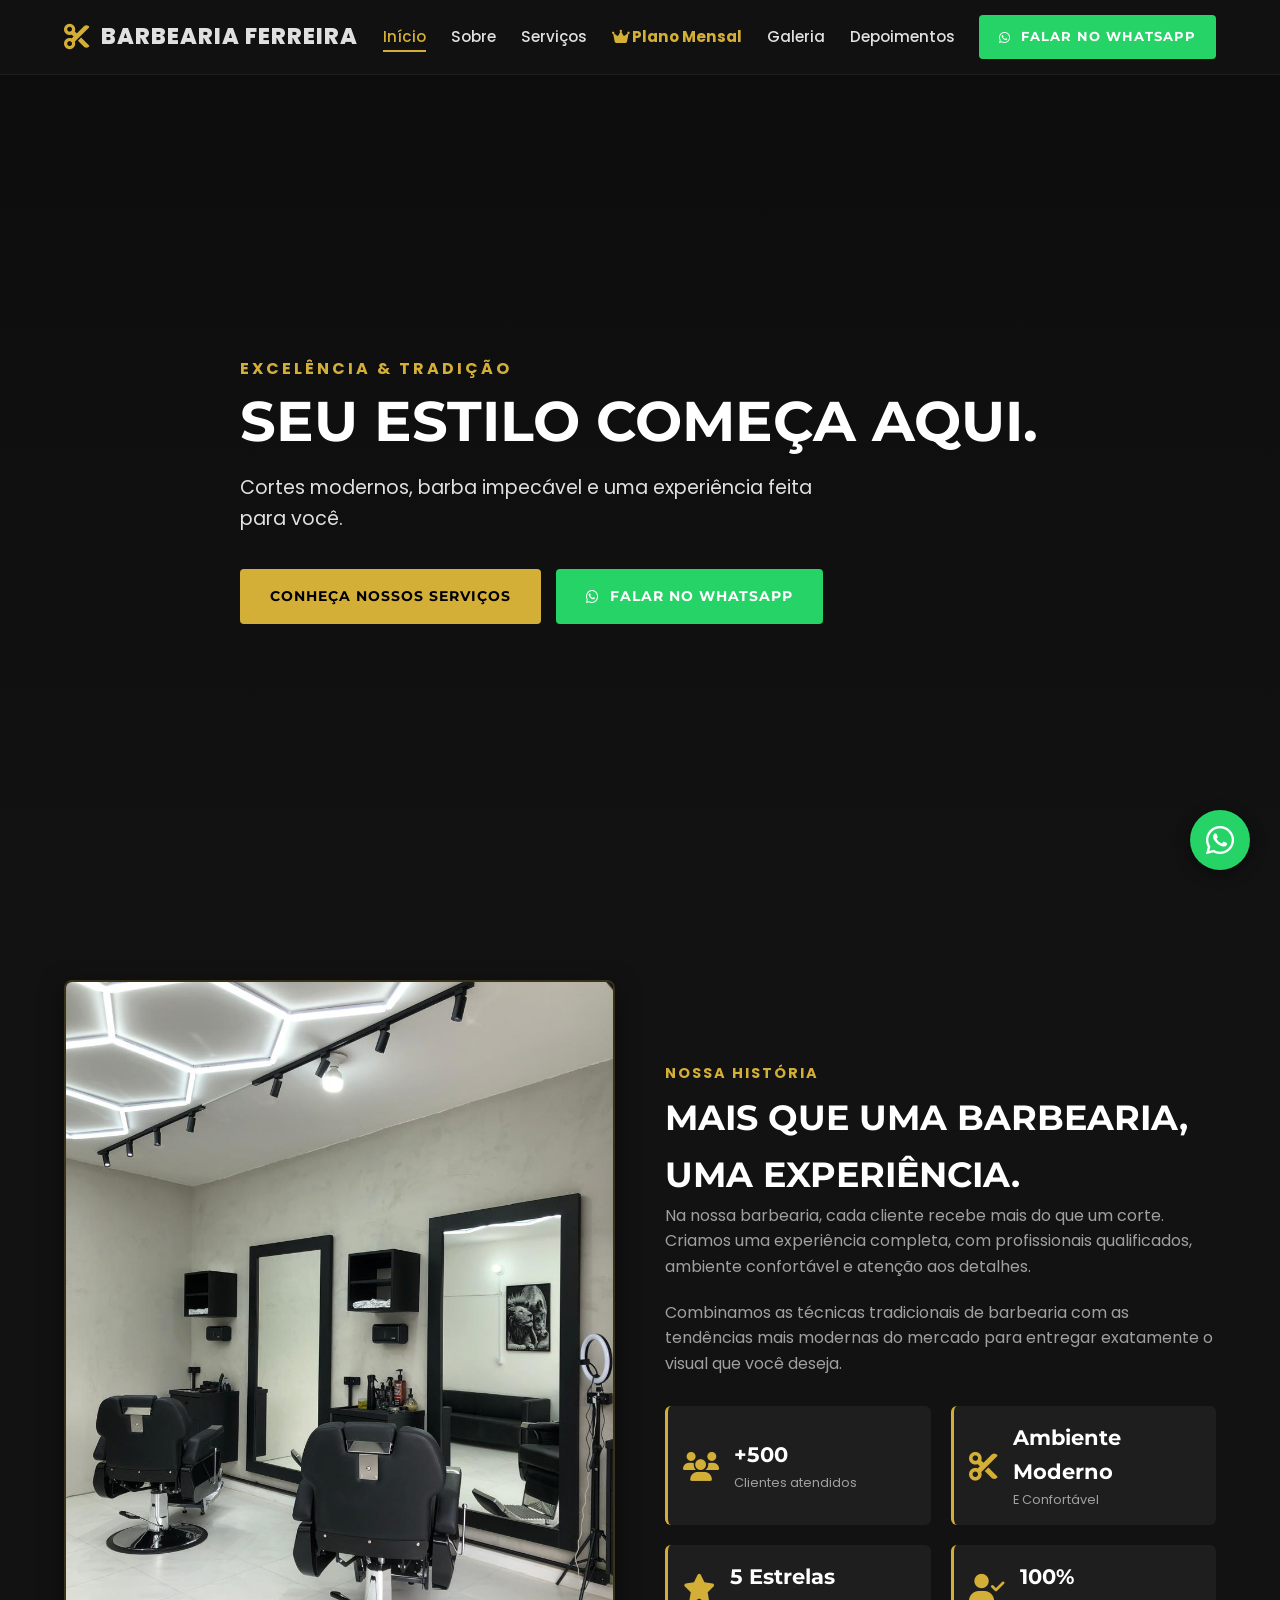
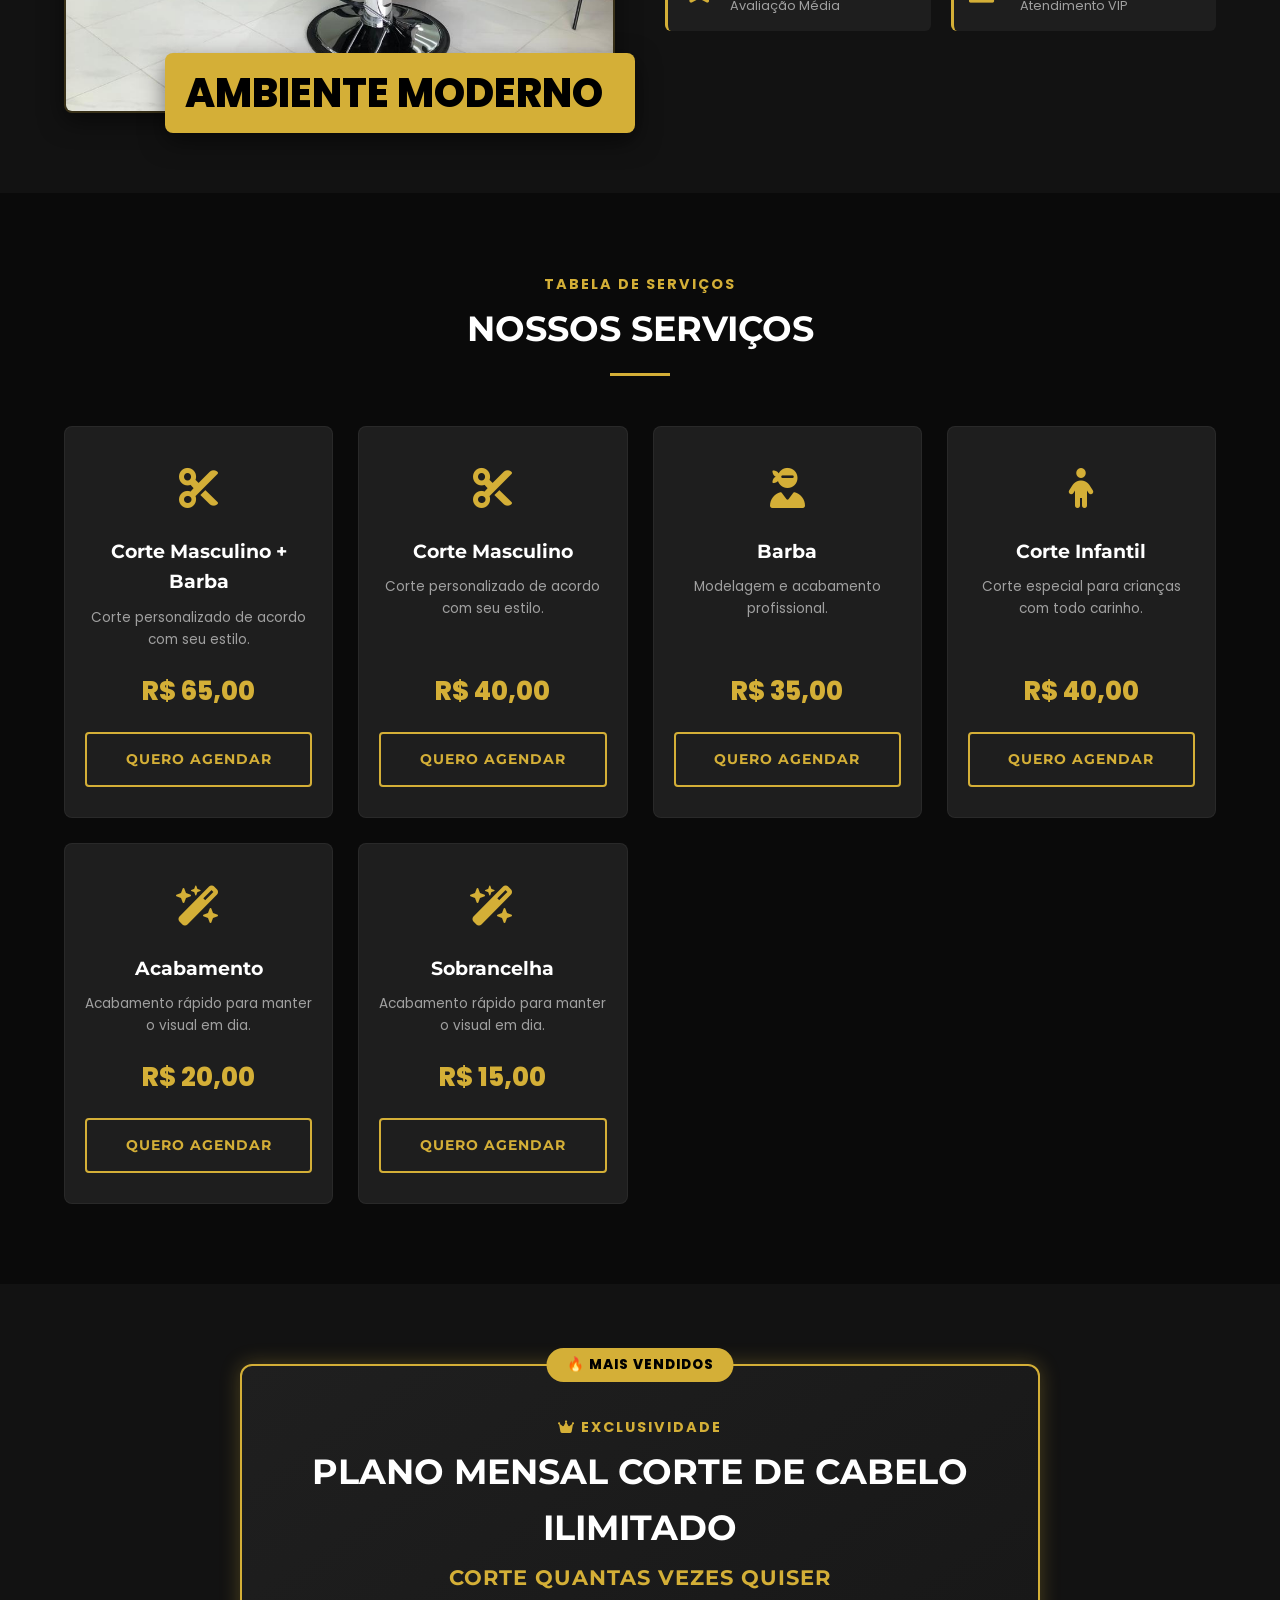
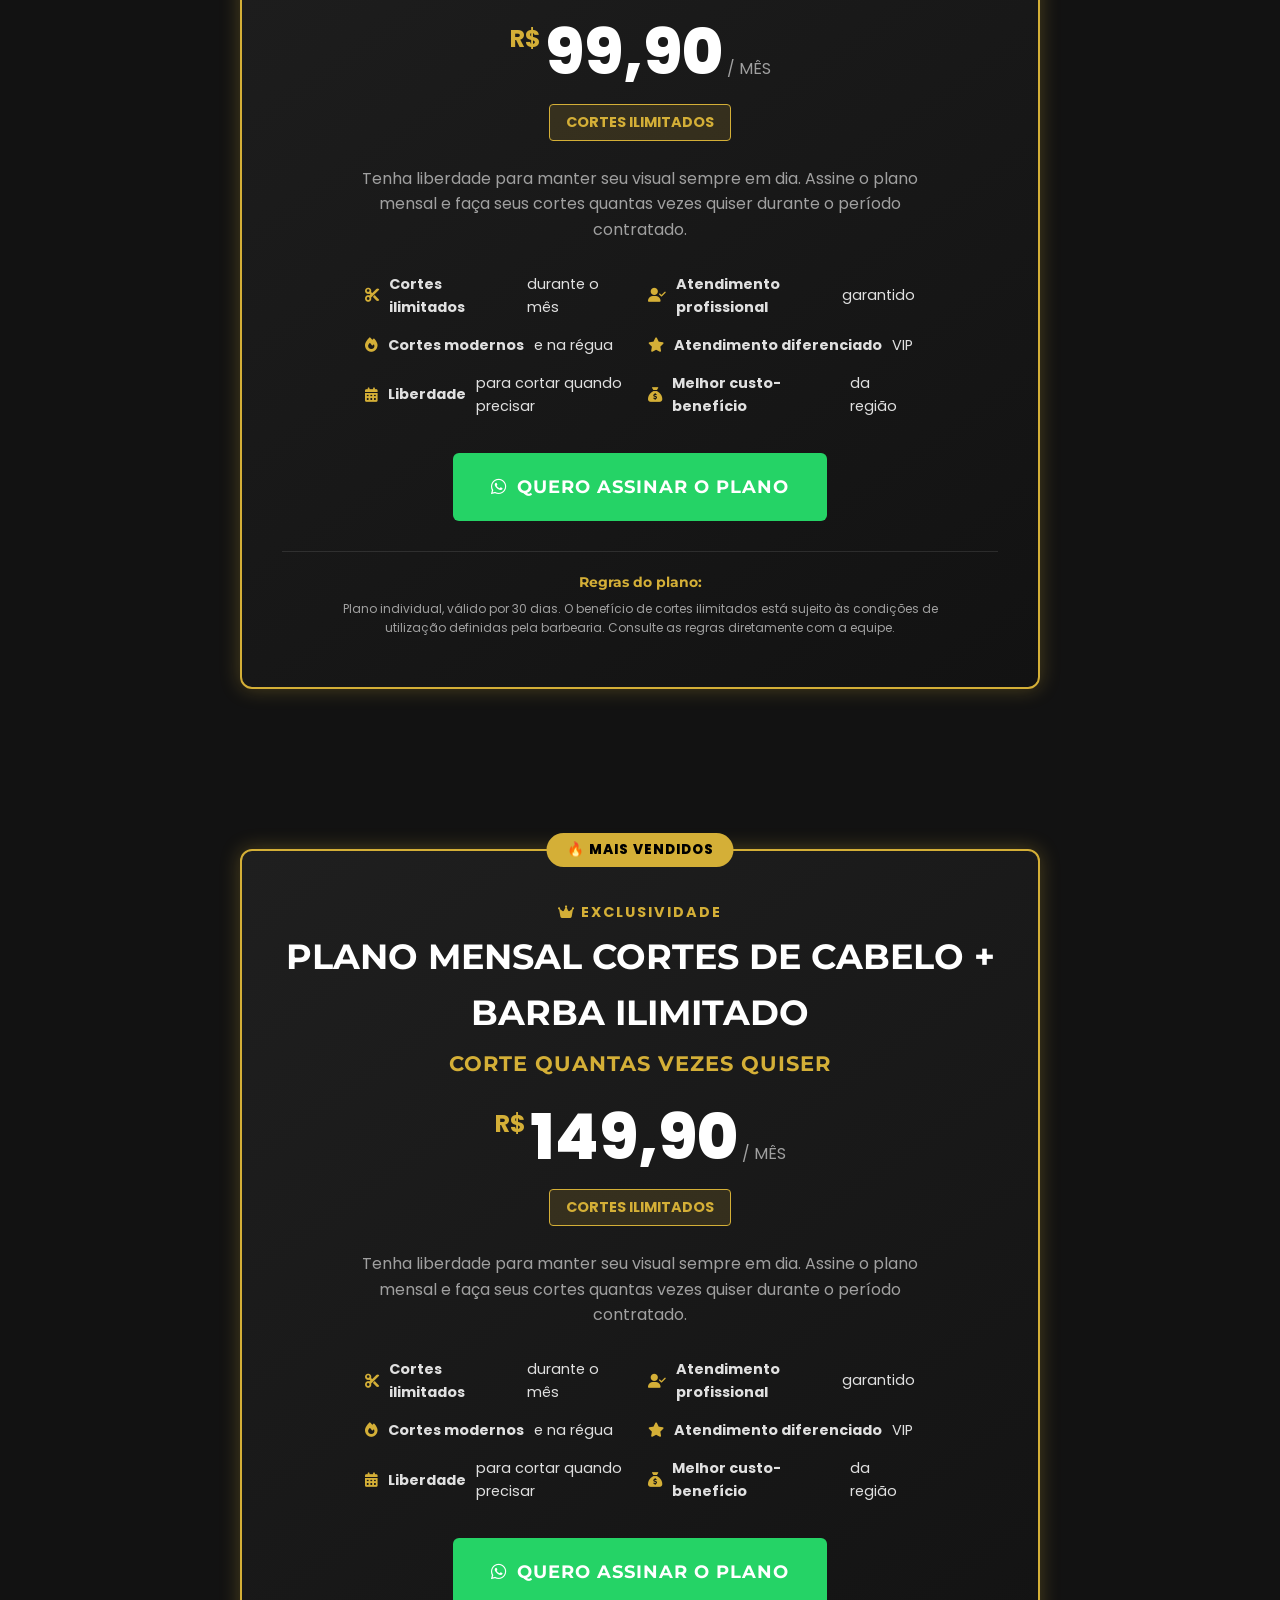
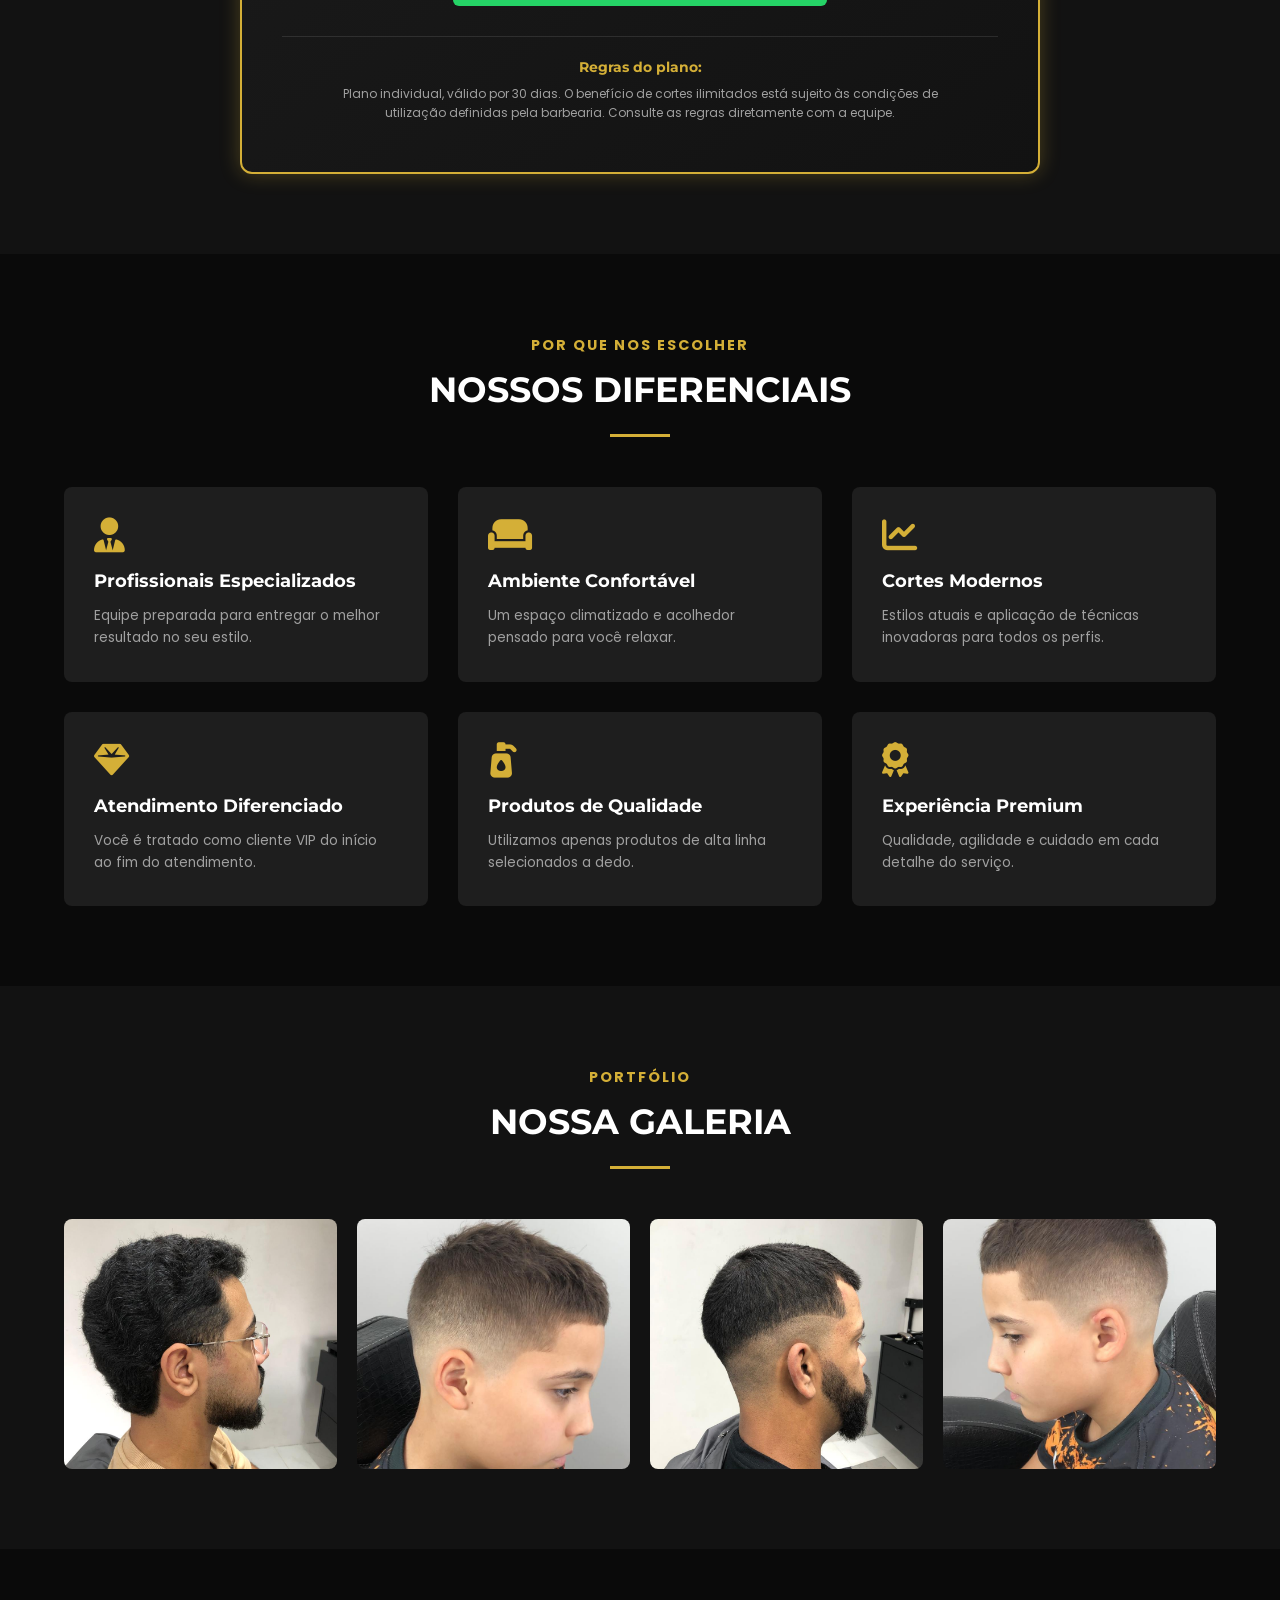
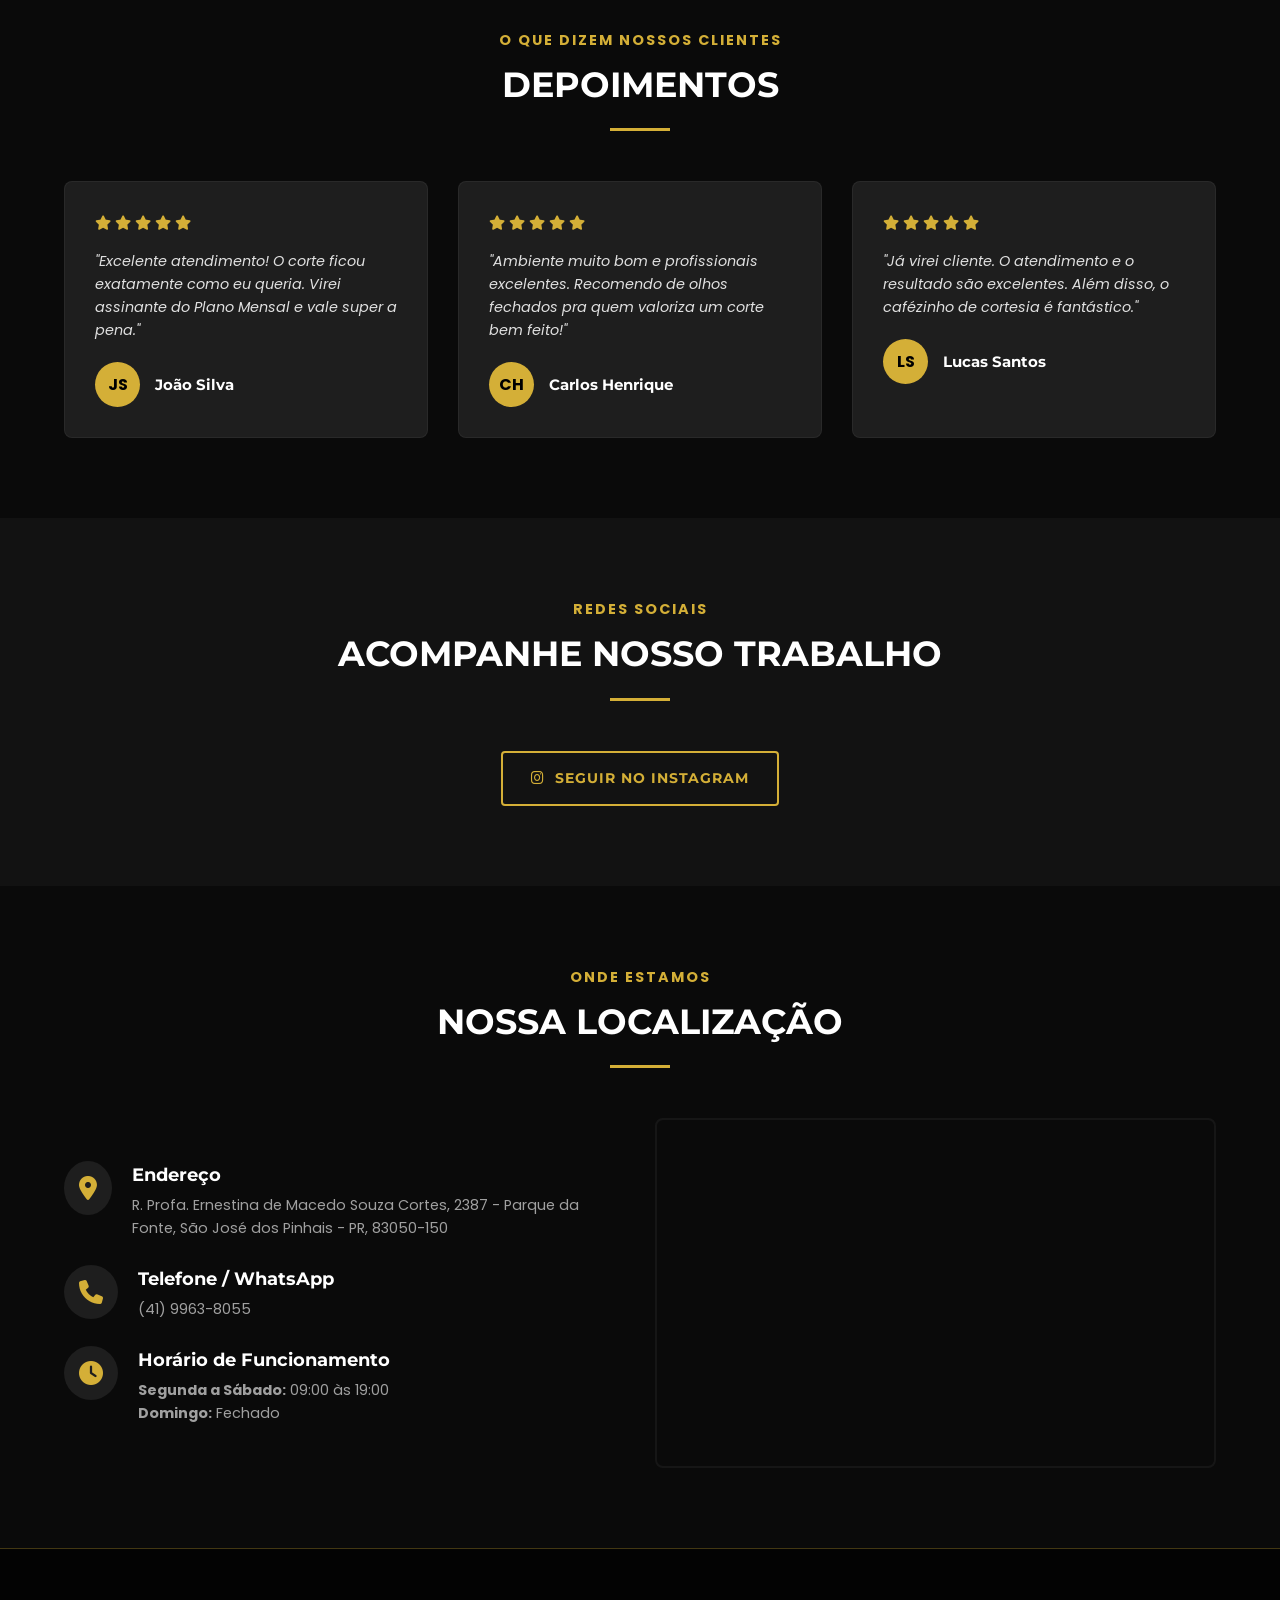
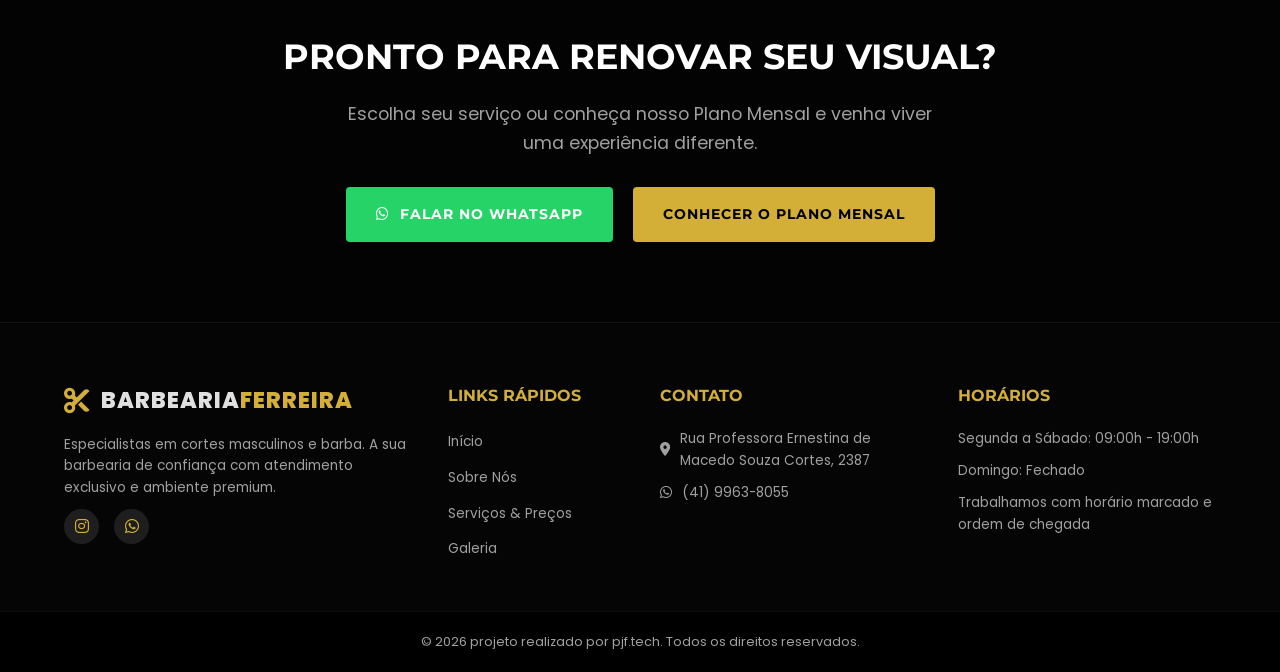
==== commit d8826c46: "Update index.html" ====
--- a/index.html
+++ b/index.html
@@ -132,7 +132,7 @@
                 <img src="IMG/01.jpeg" alt="Interior da Barbearia FERREIRA" class="sobre-img" onerror="this.src='https://images.unsplash.com/photo-1585747860715-2ba37e788b70?auto=format&fit=crop&w=800&q=80'">
                 <div class="sobre-experience-badge">
                     <span class="exp-years">AMBIENTE MODERNO </span>
-                    <span class="exp-text"> E <br> CONFORTÁVEL</span>
+                    <span class="exp-text"><br></span>
                 </div>
             </div>
 
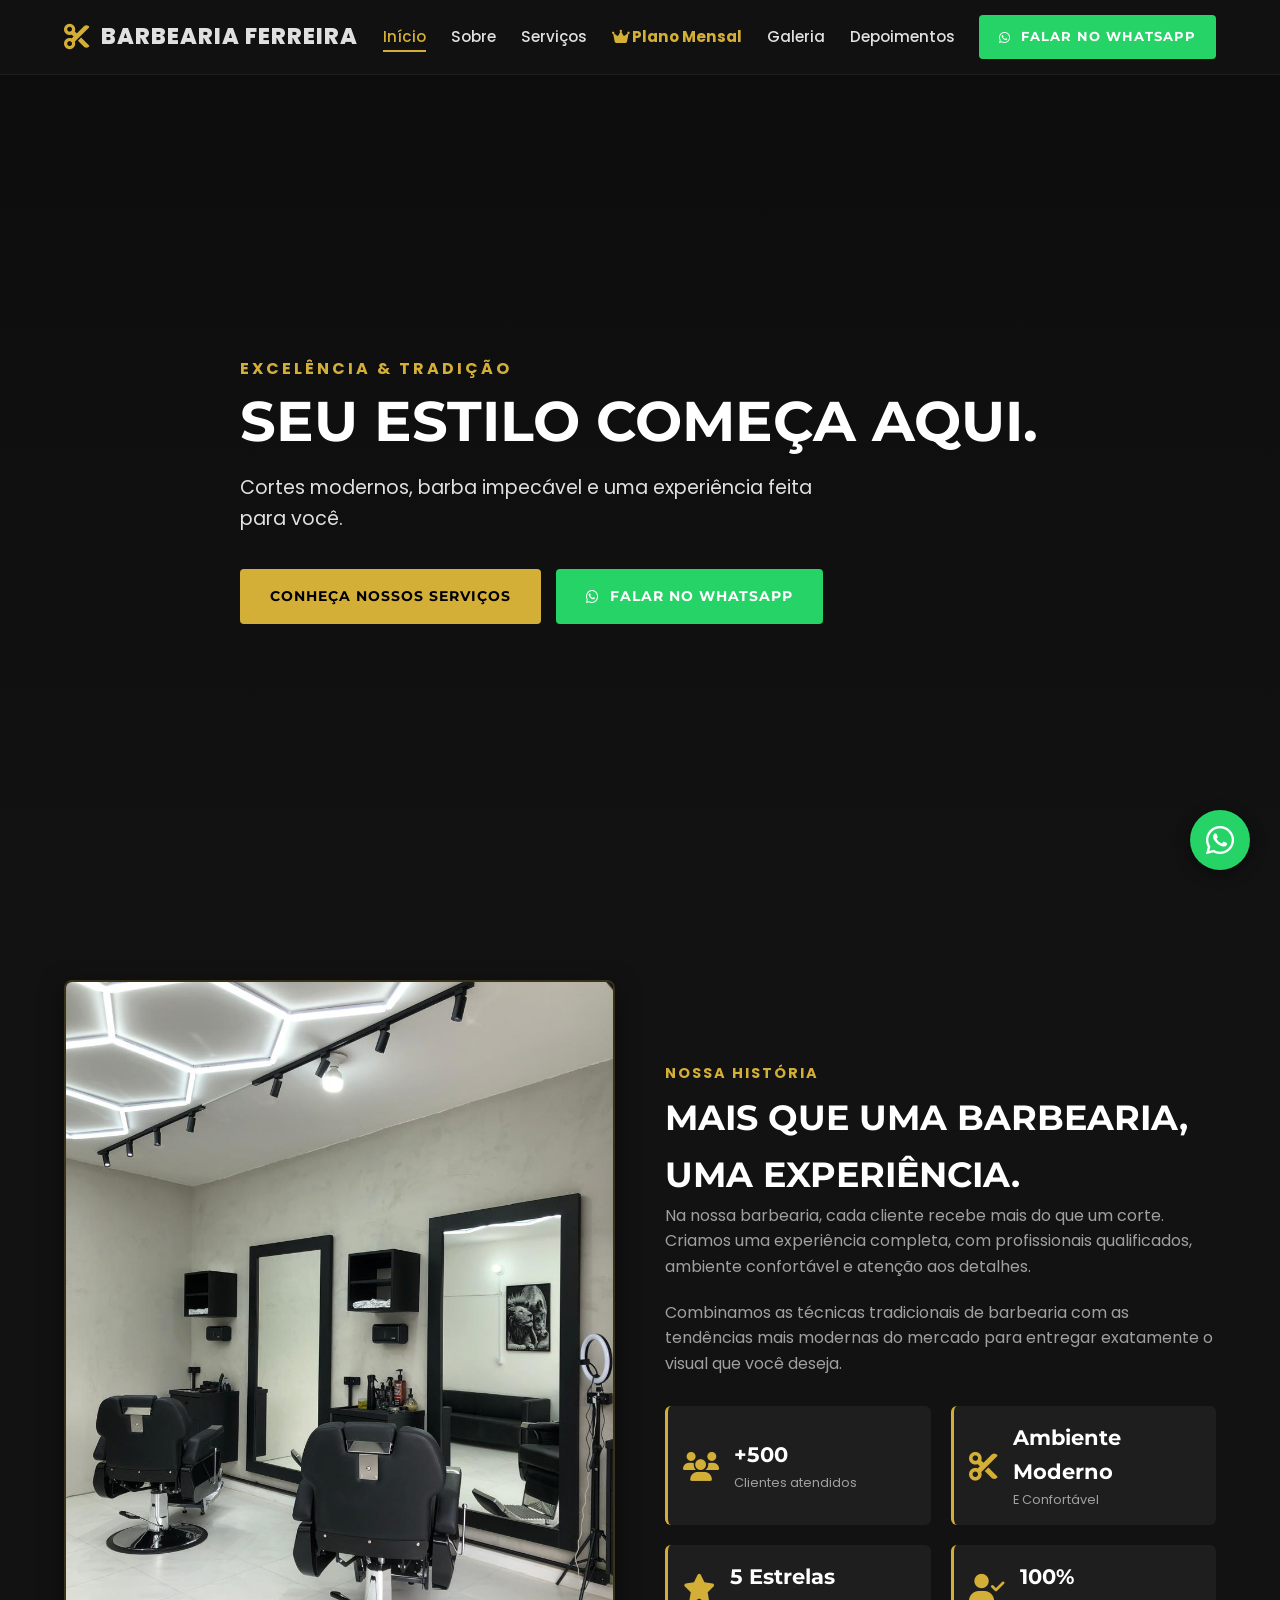
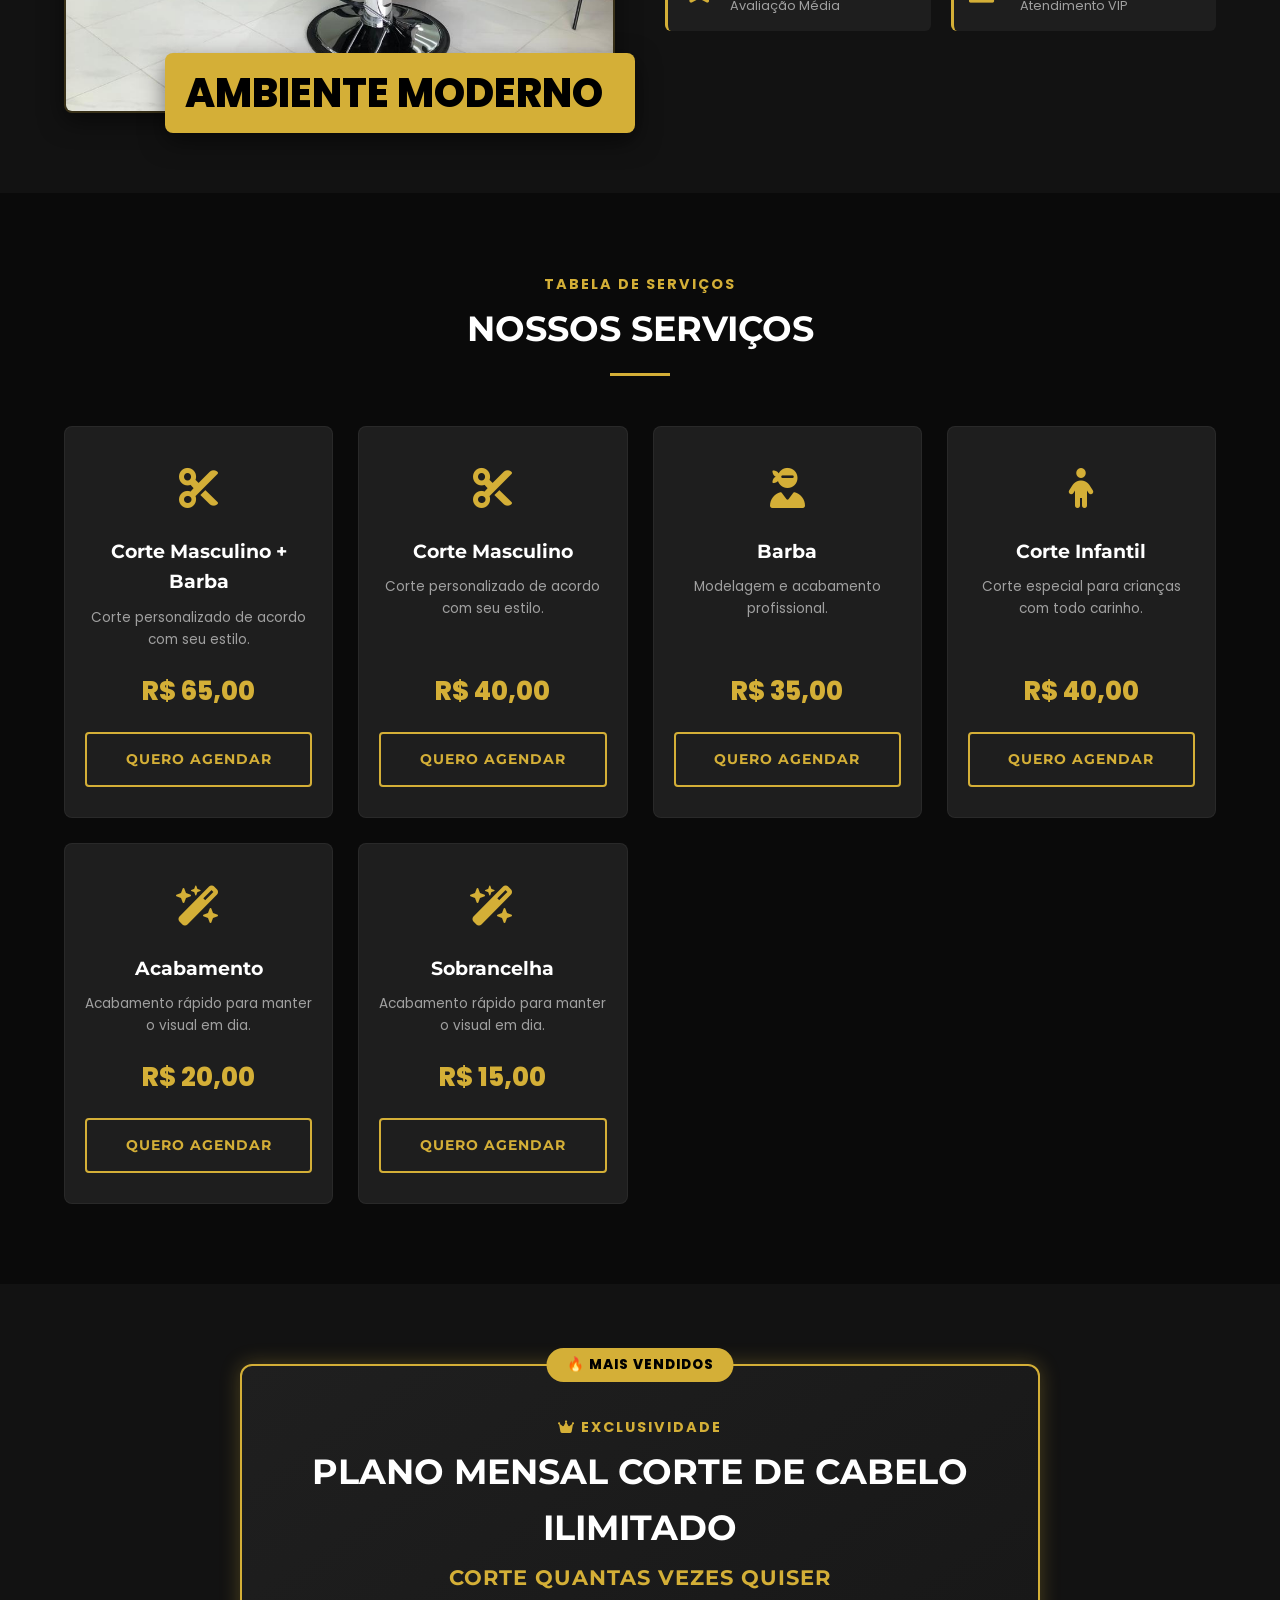
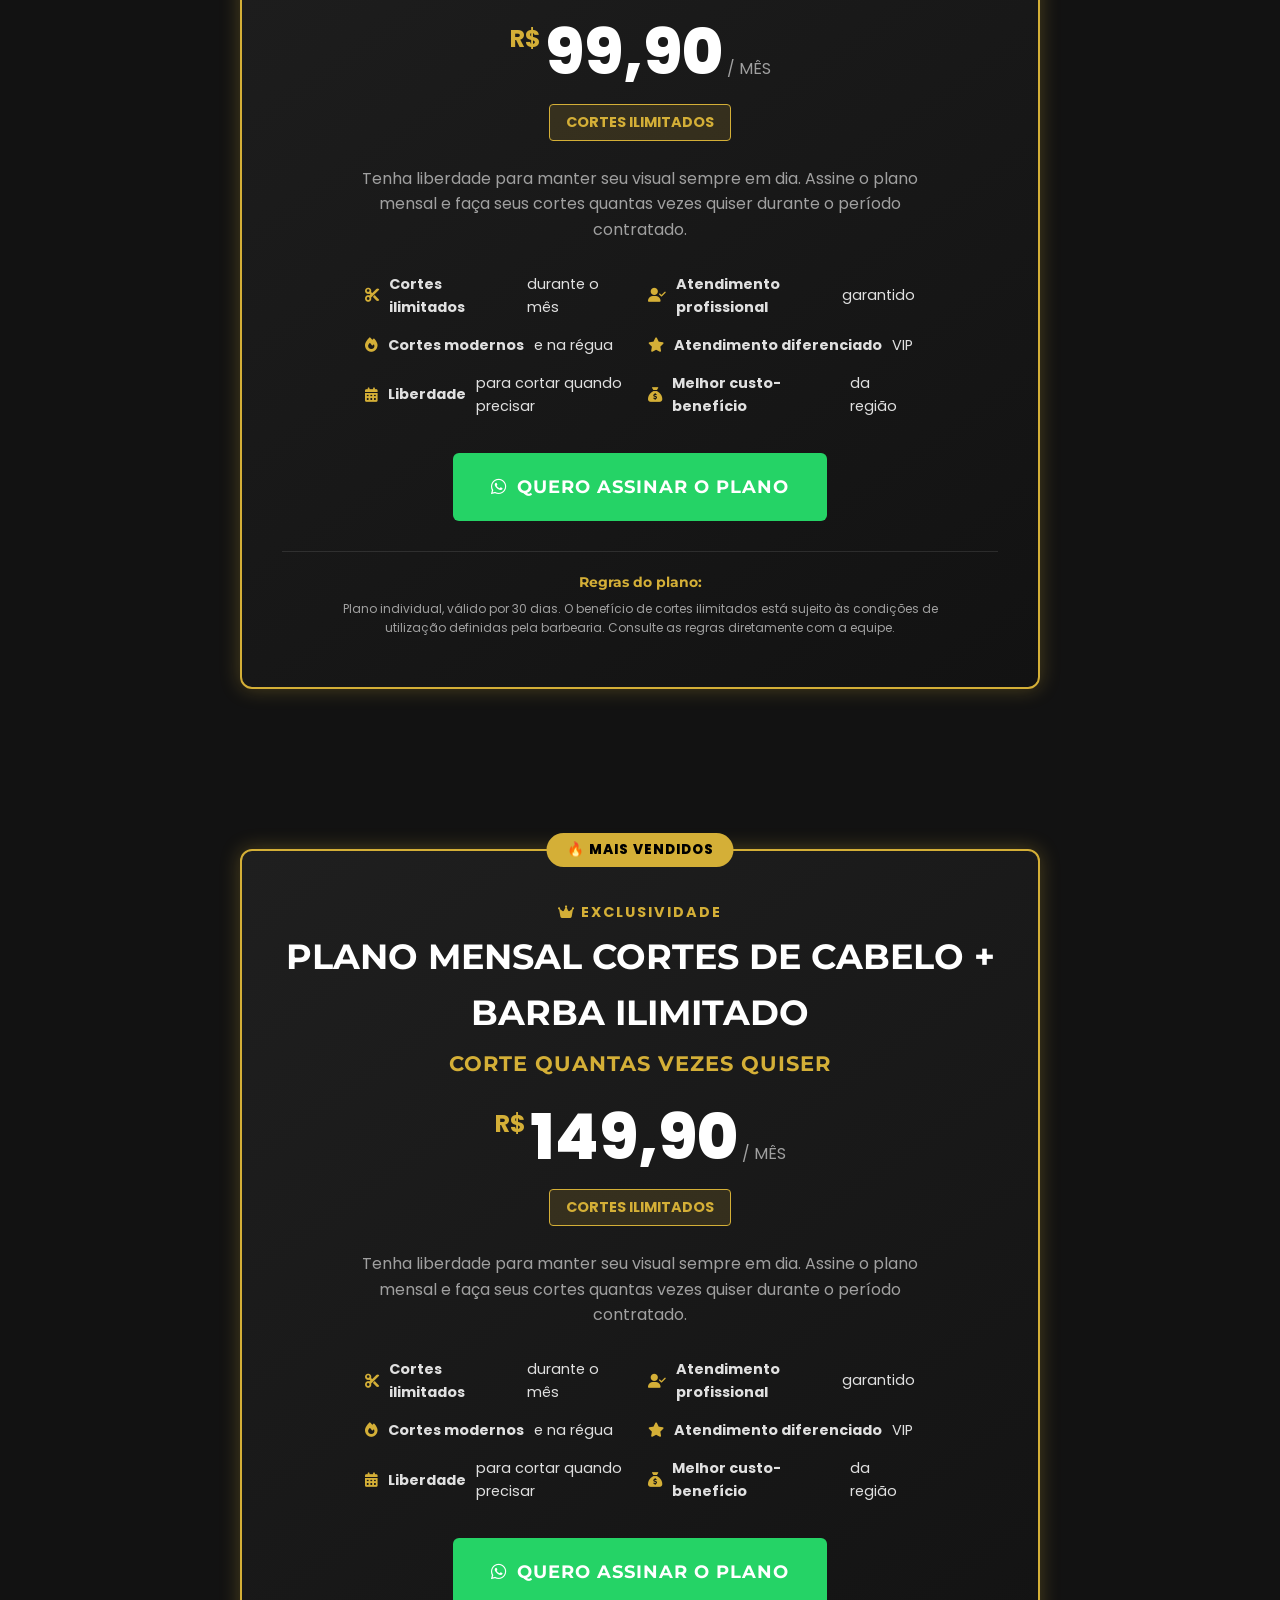
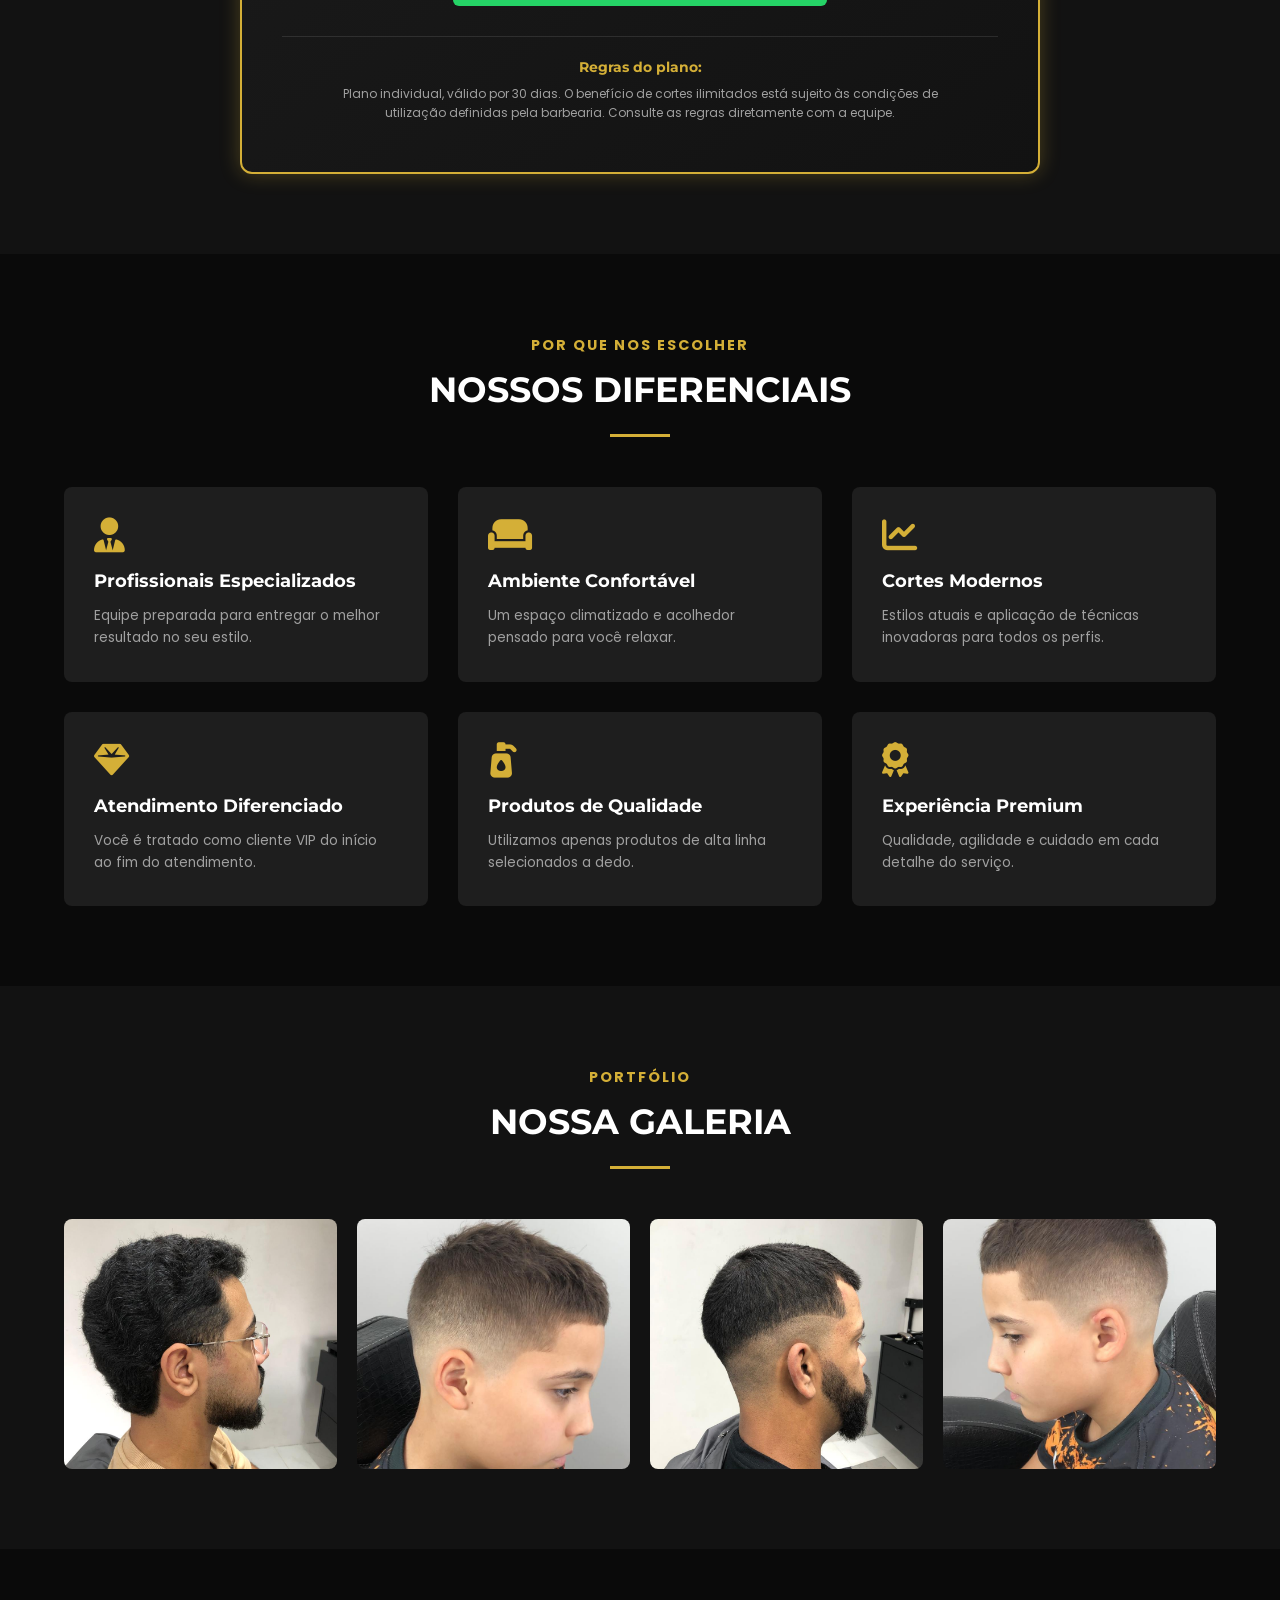
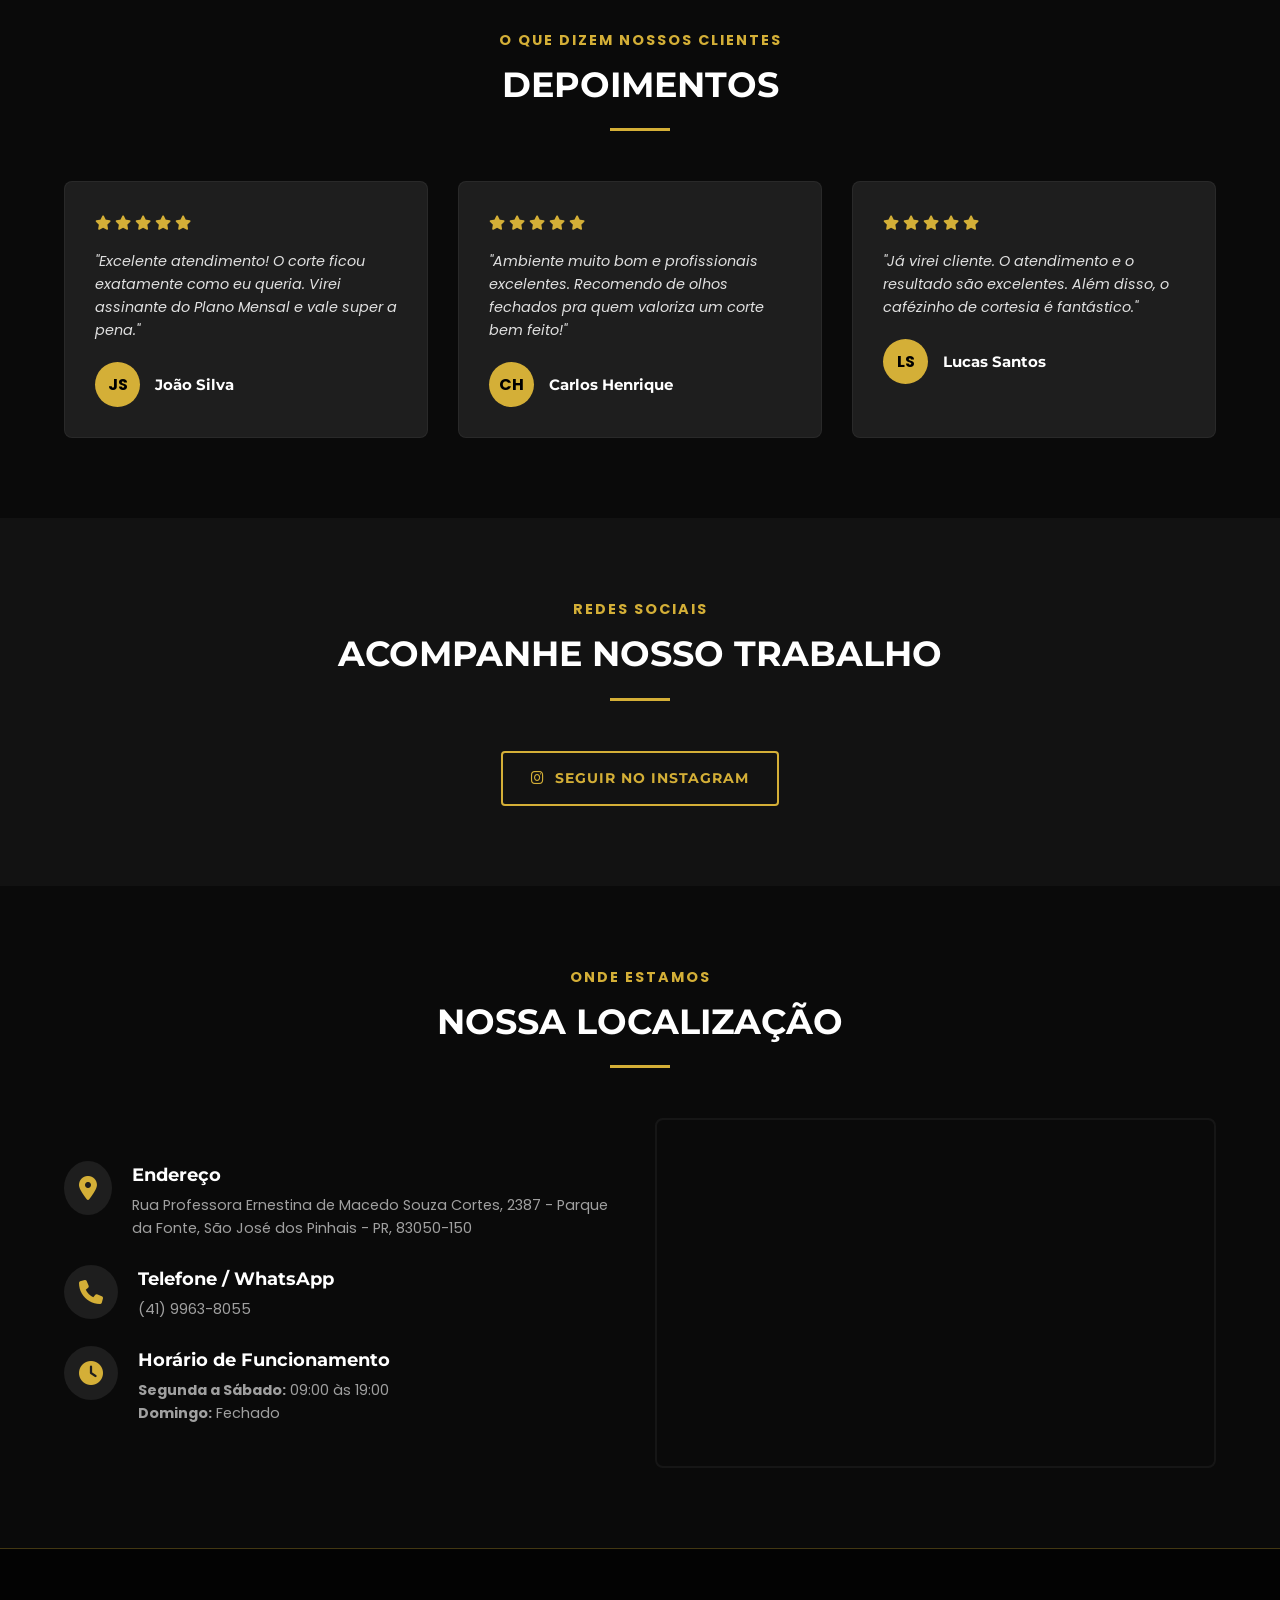
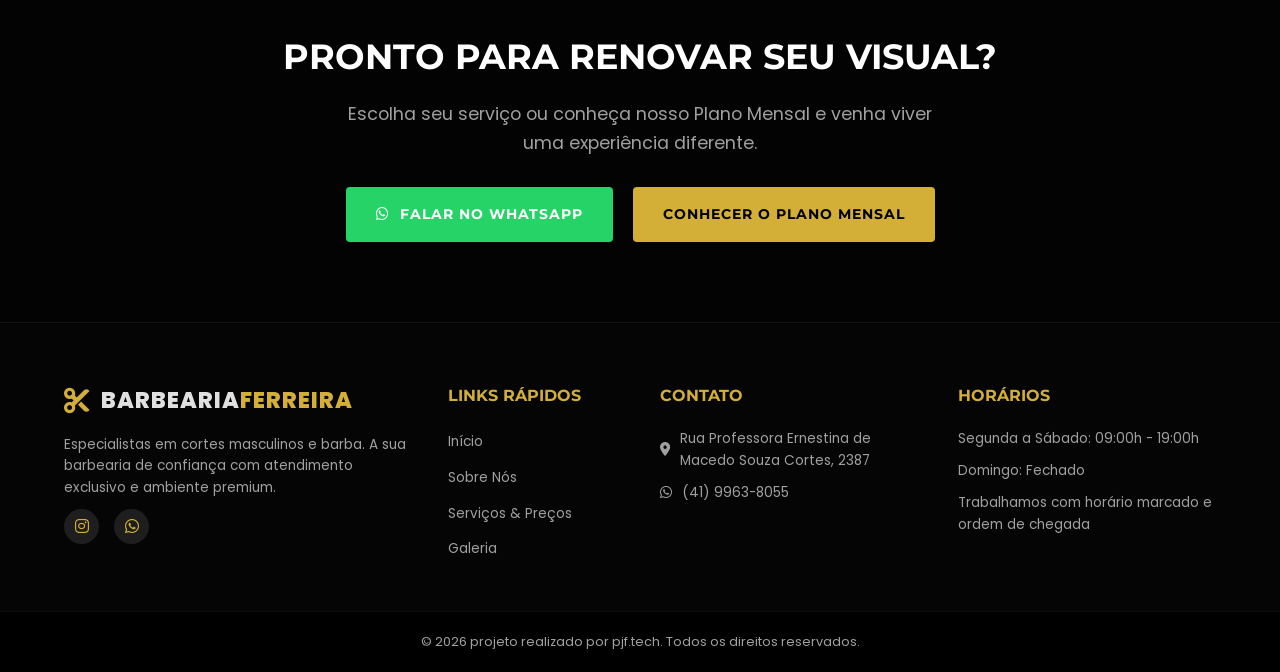
==== commit e3996b44: "Update index.html" ====
--- a/index.html
+++ b/index.html
@@ -589,7 +589,7 @@
                         <div>
                             <h4>Endereço</h4>
                         
-                            <p>R. Profa. Ernestina de Macedo Souza Cortes, 2387 - Parque da Fonte, São José dos Pinhais - PR, 83050-150</p>
+                            <p>Rua Professora Ernestina de Macedo Souza Cortes, 2387 - Parque da Fonte, São José dos Pinhais - PR, 83050-150</p>
                         </div>
                     </div>
 
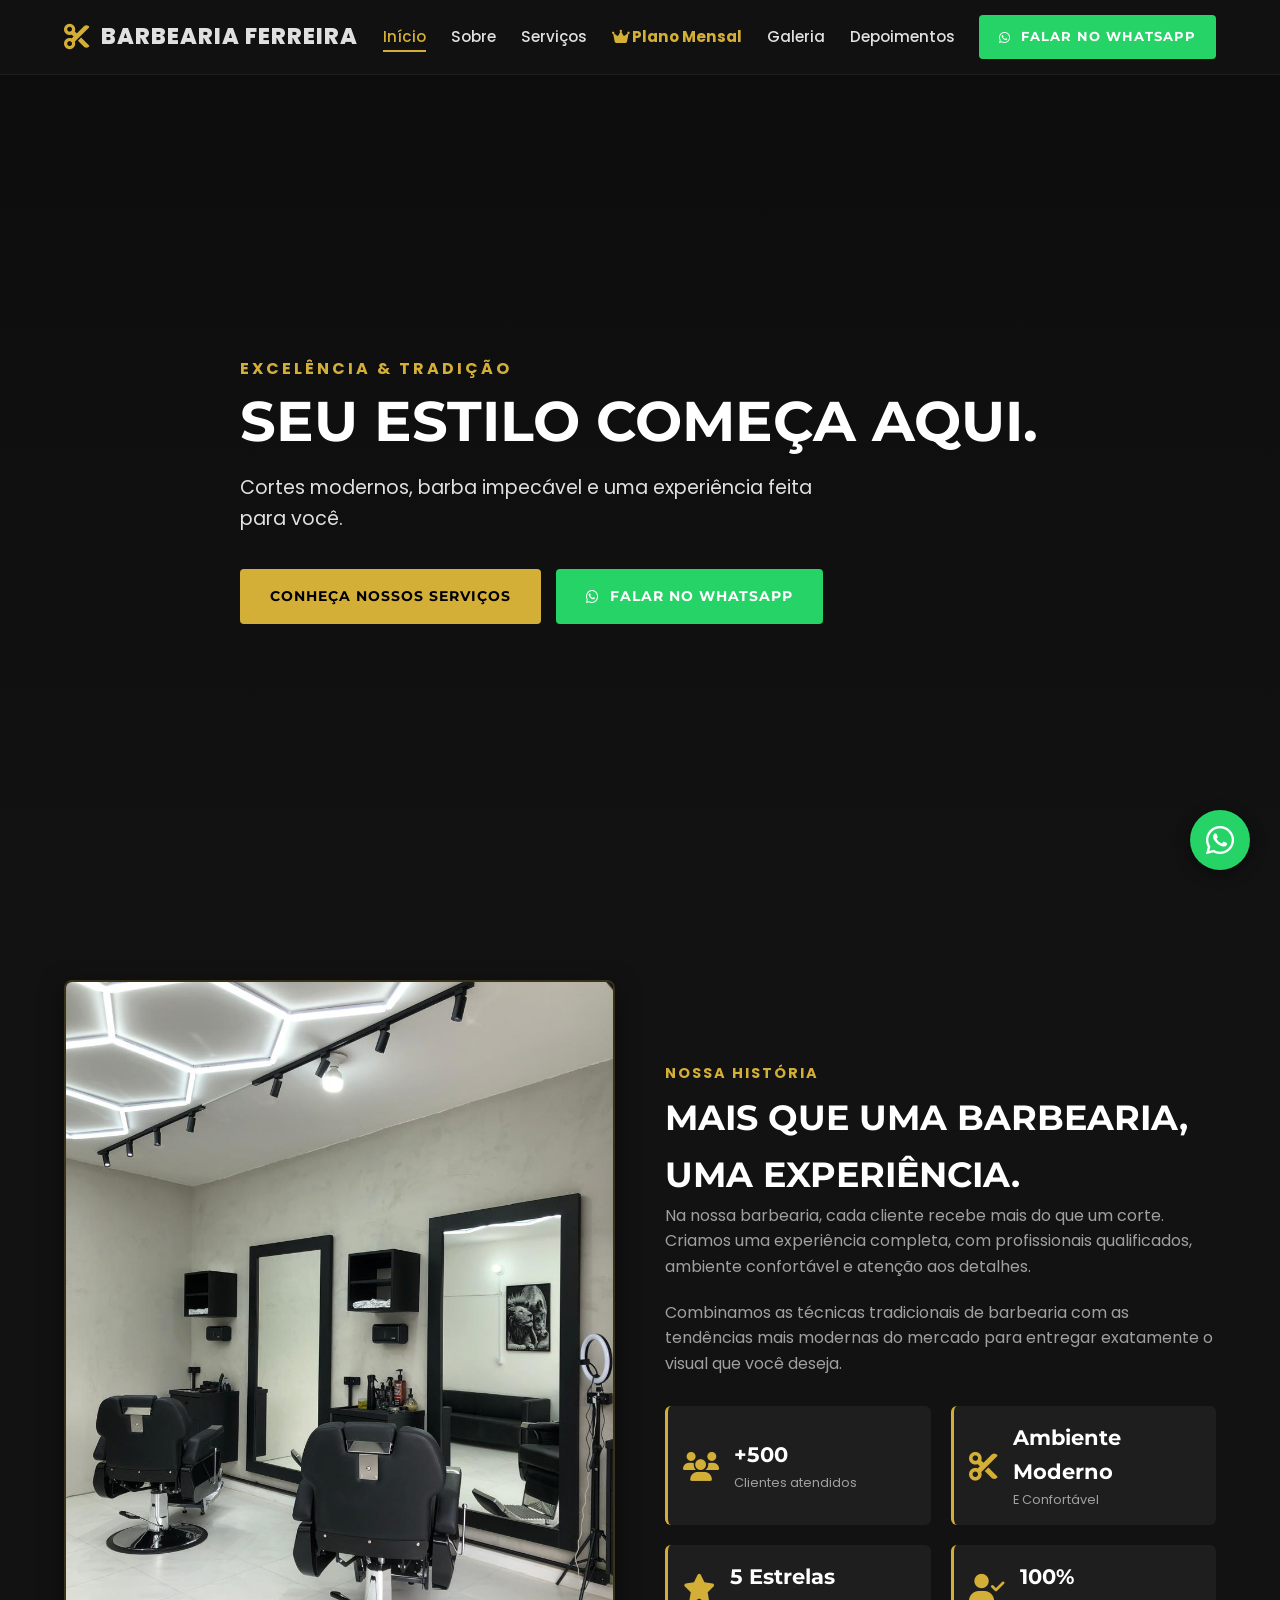
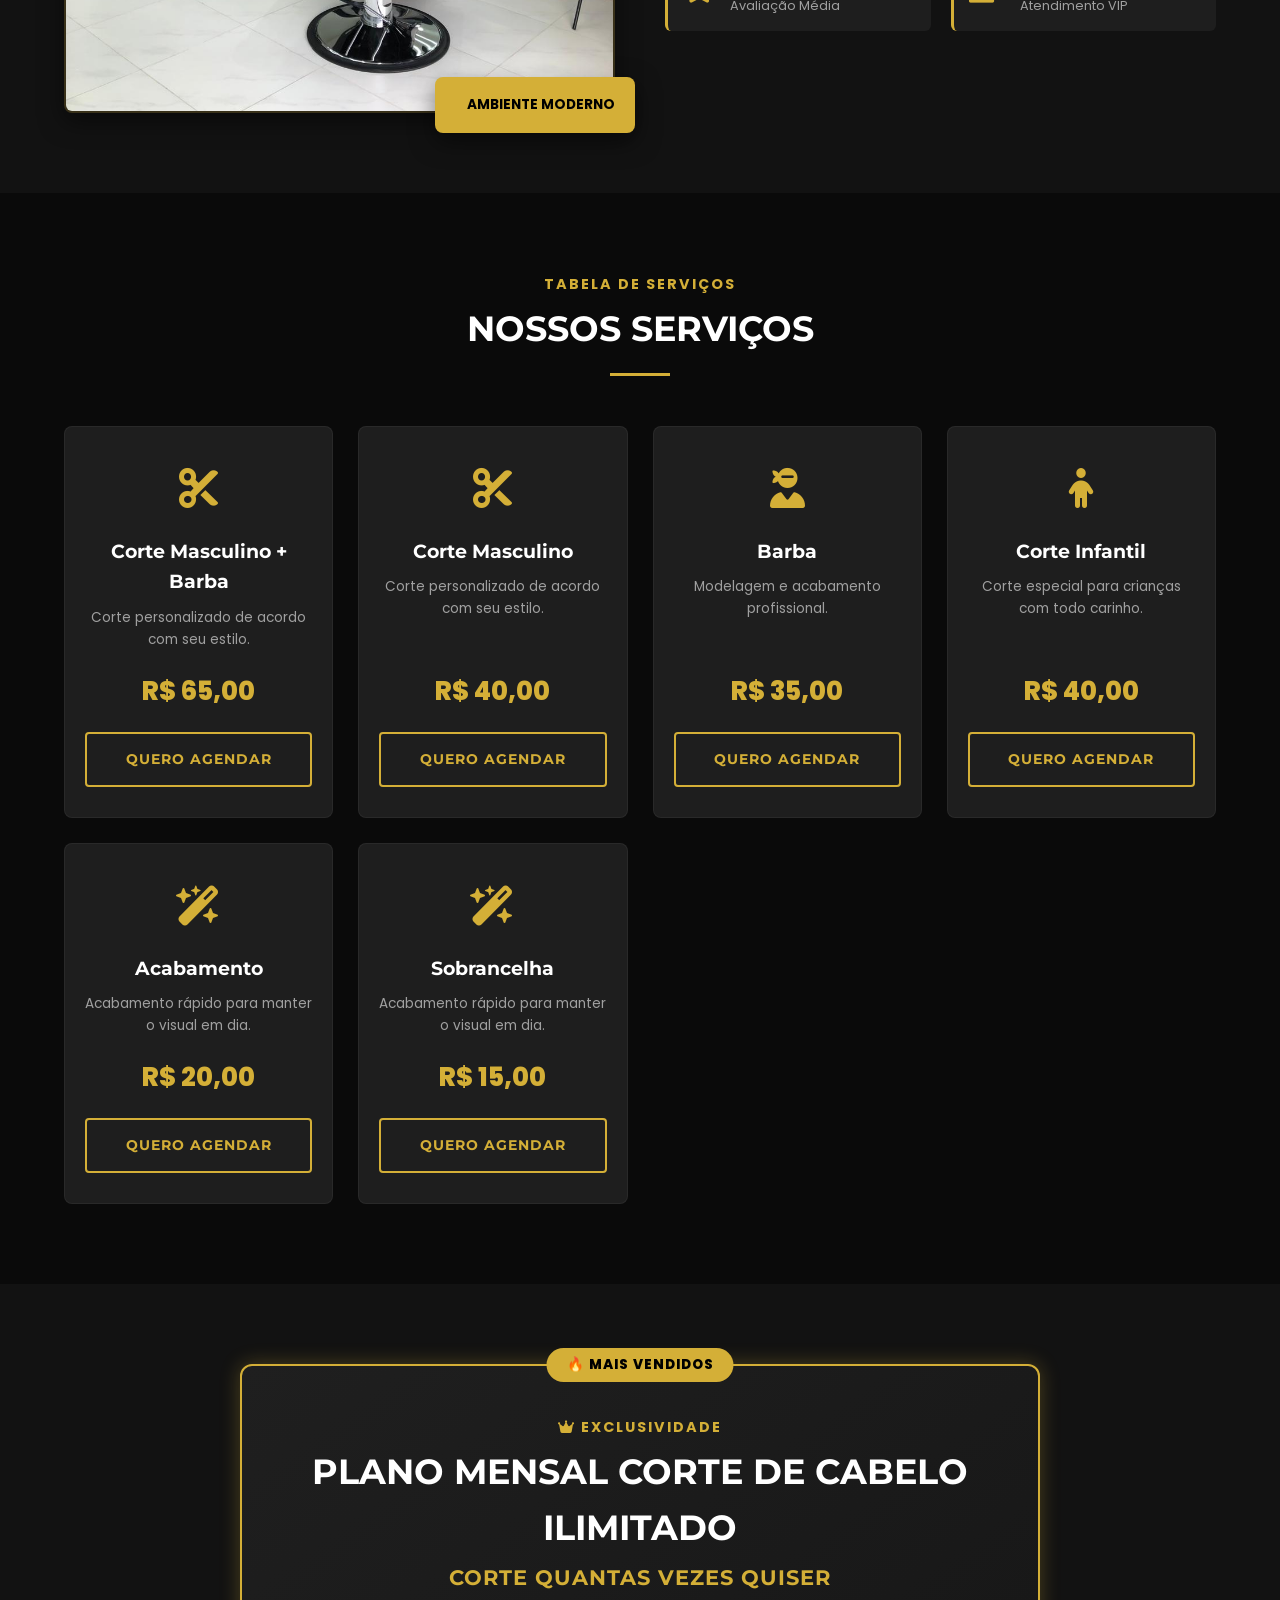
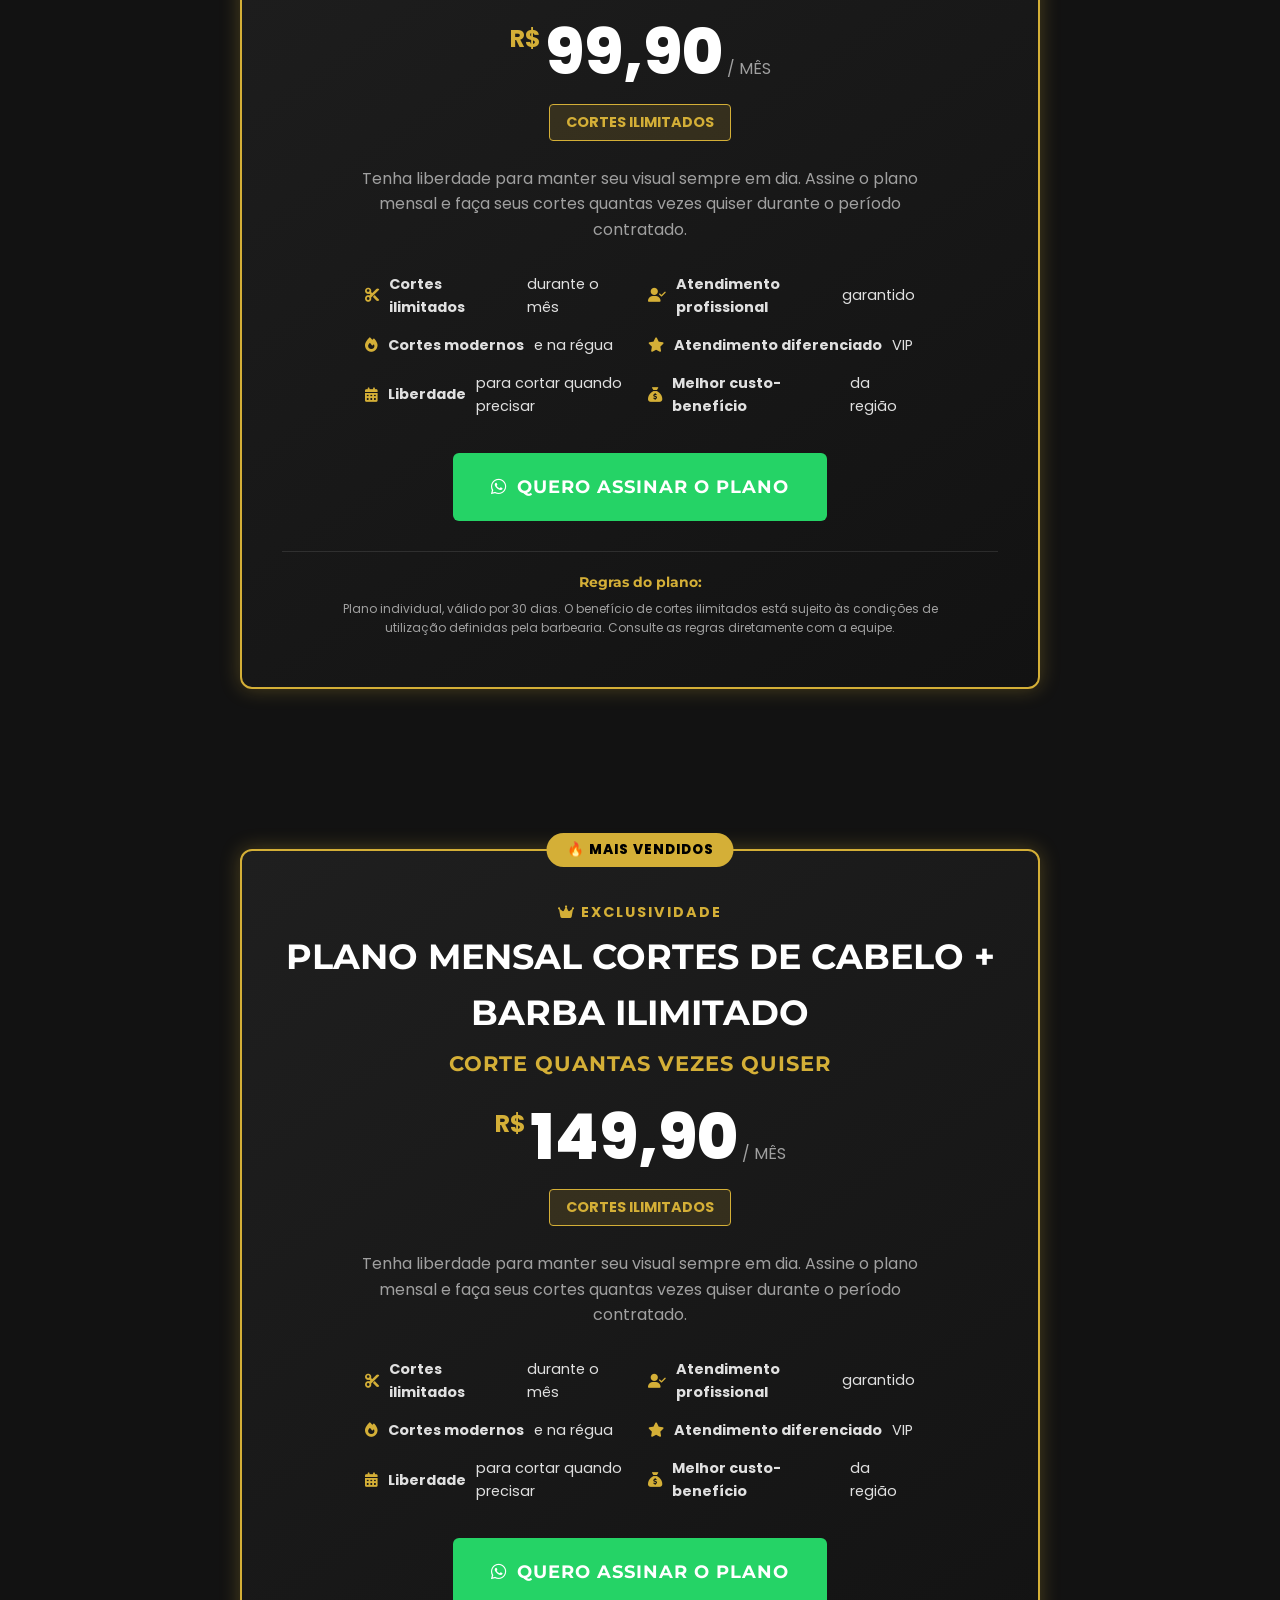
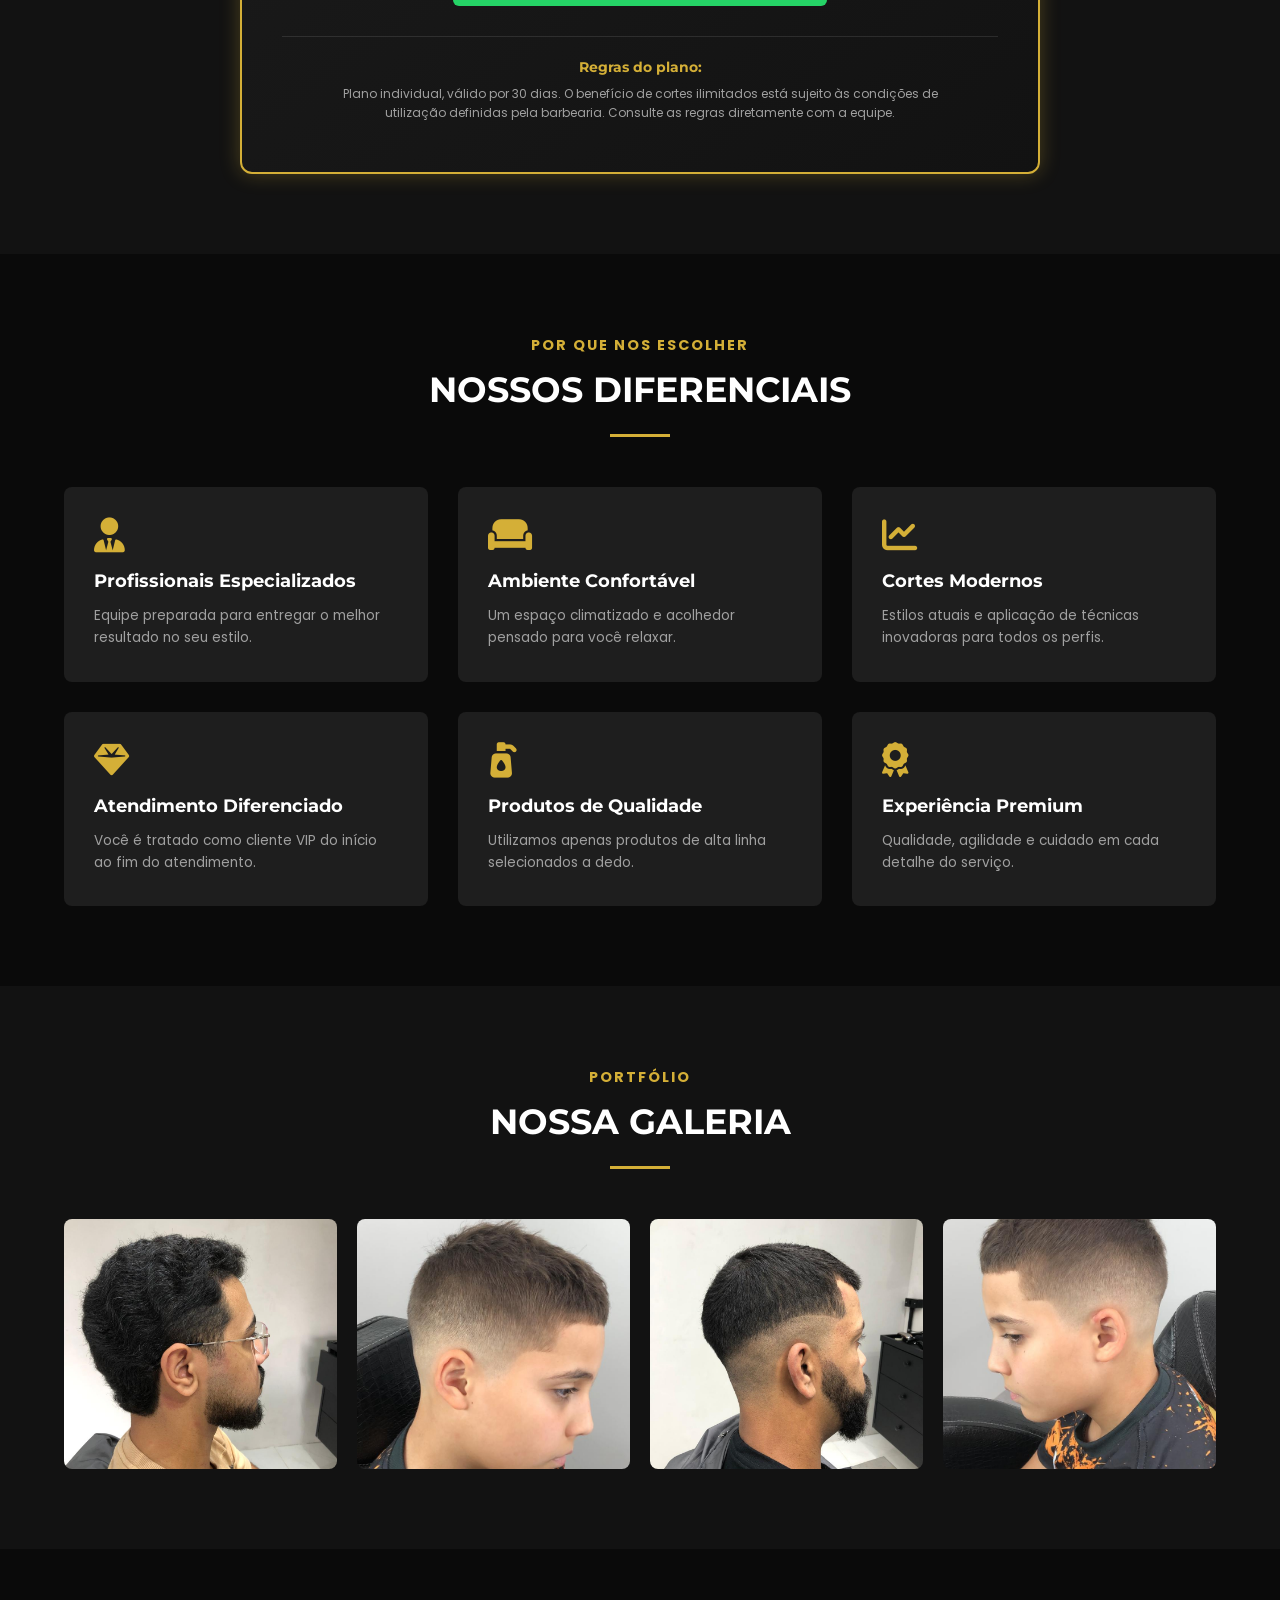
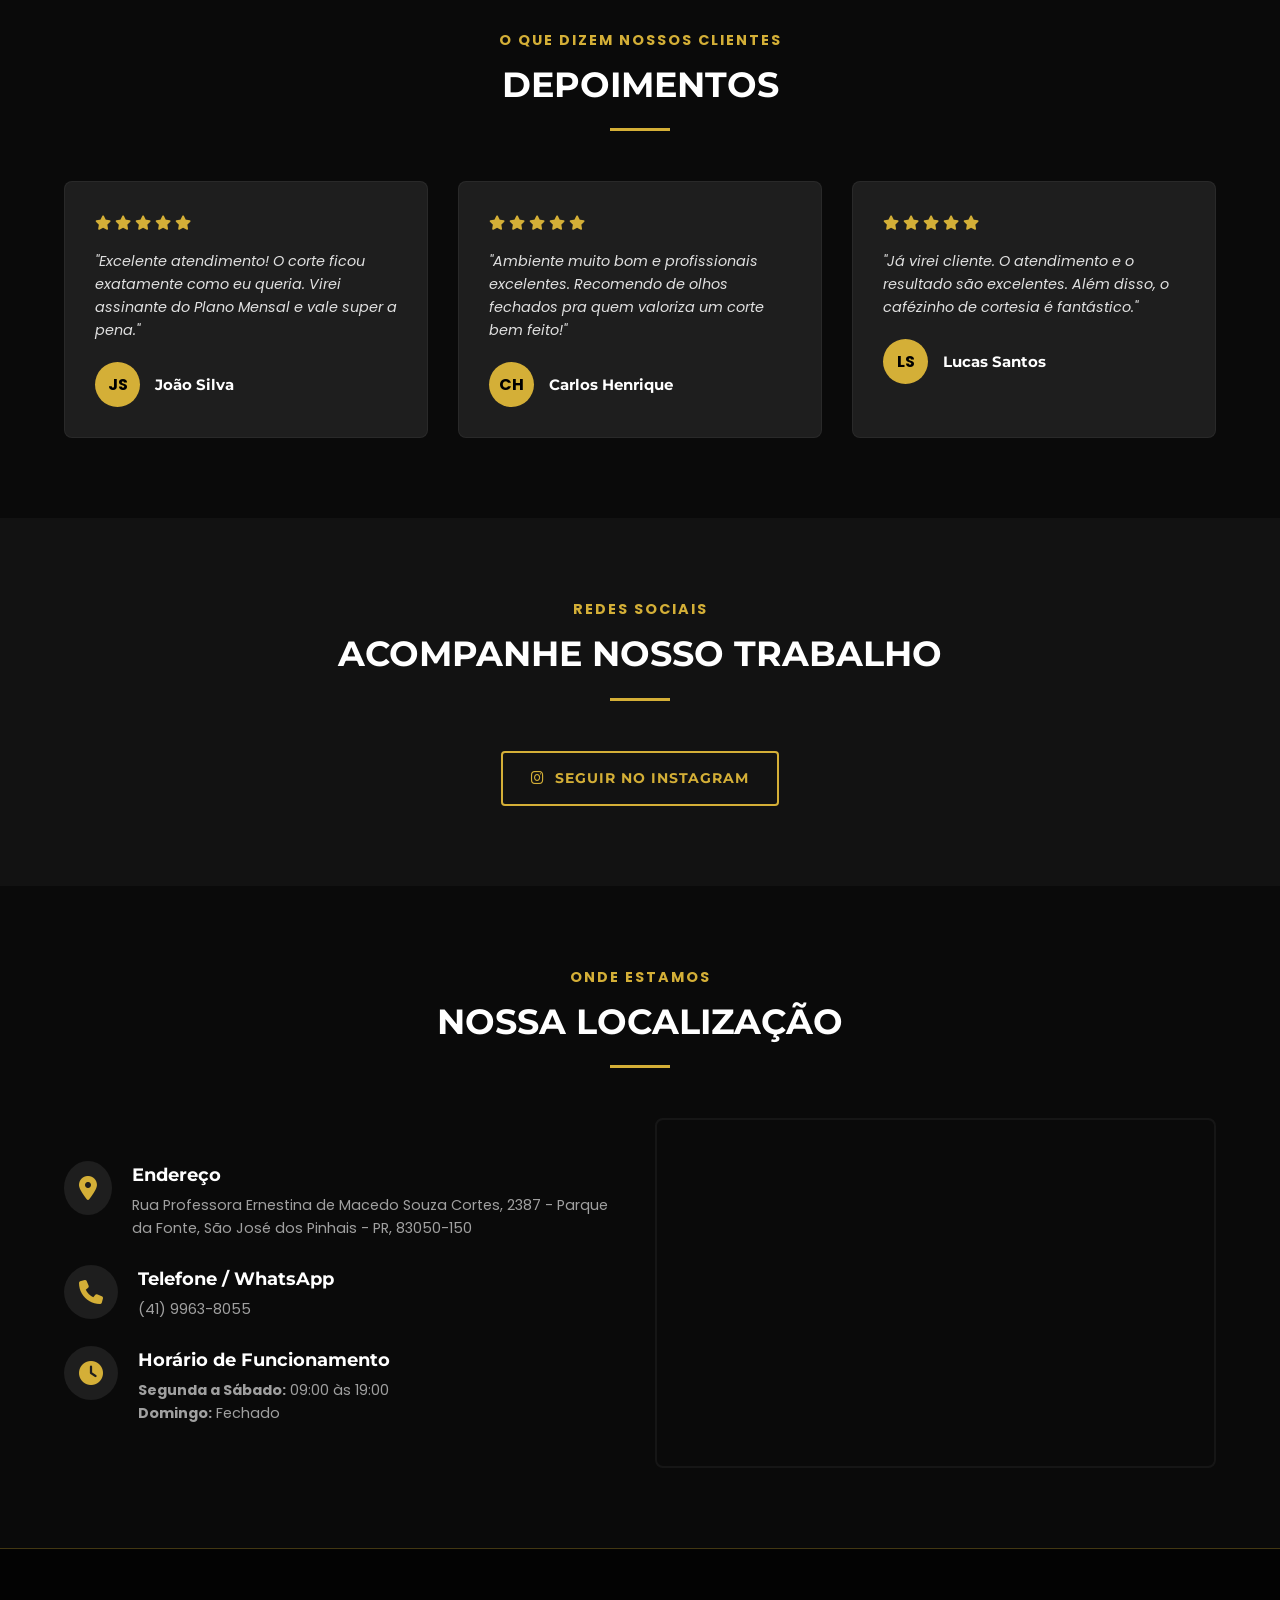
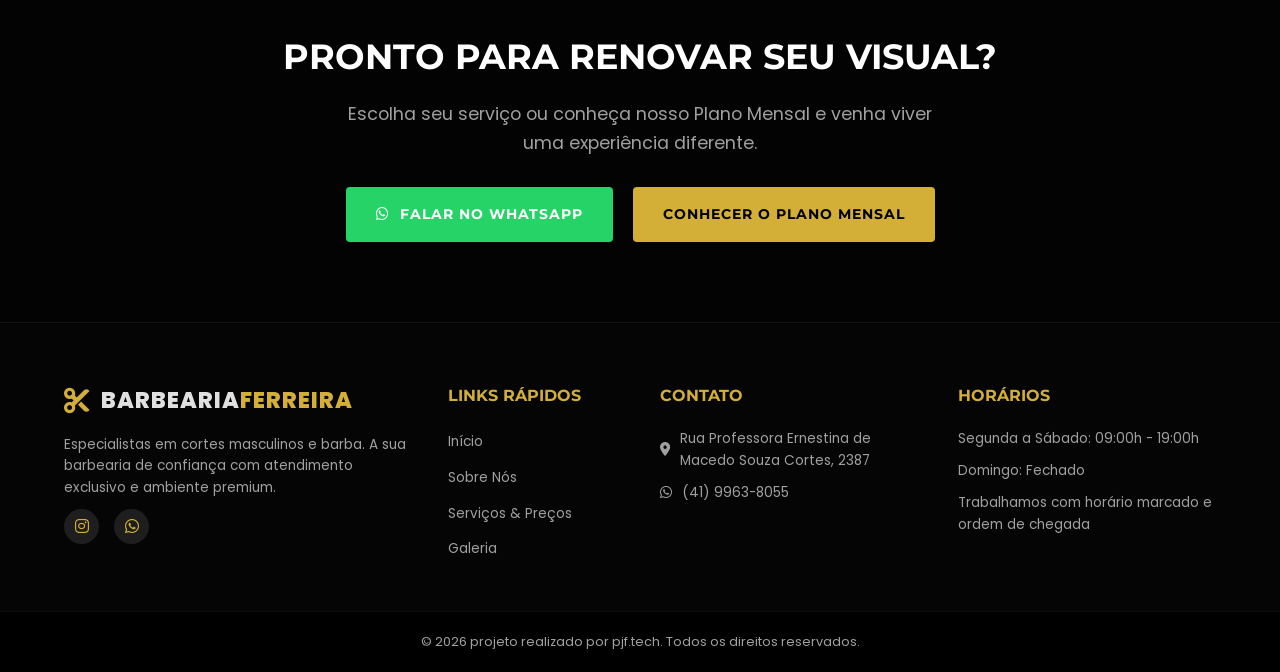
==== commit b65772a7: "Update index.html" ====
--- a/index.html
+++ b/index.html
@@ -131,8 +131,8 @@
                 <!-- Imagem do sobre (substituir em img/sobre.jpg) -->
                 <img src="IMG/01.jpeg" alt="Interior da Barbearia FERREIRA" class="sobre-img" onerror="this.src='https://images.unsplash.com/photo-1585747860715-2ba37e788b70?auto=format&fit=crop&w=800&q=80'">
                 <div class="sobre-experience-badge">
-                    <span class="exp-years">AMBIENTE MODERNO </span>
-                    <span class="exp-text"><br></span>
+                    <span class="exp-years"> </span>
+                    <span class="exp-text">AMBIENTE MODERNO</span>
                 </div>
             </div>
 
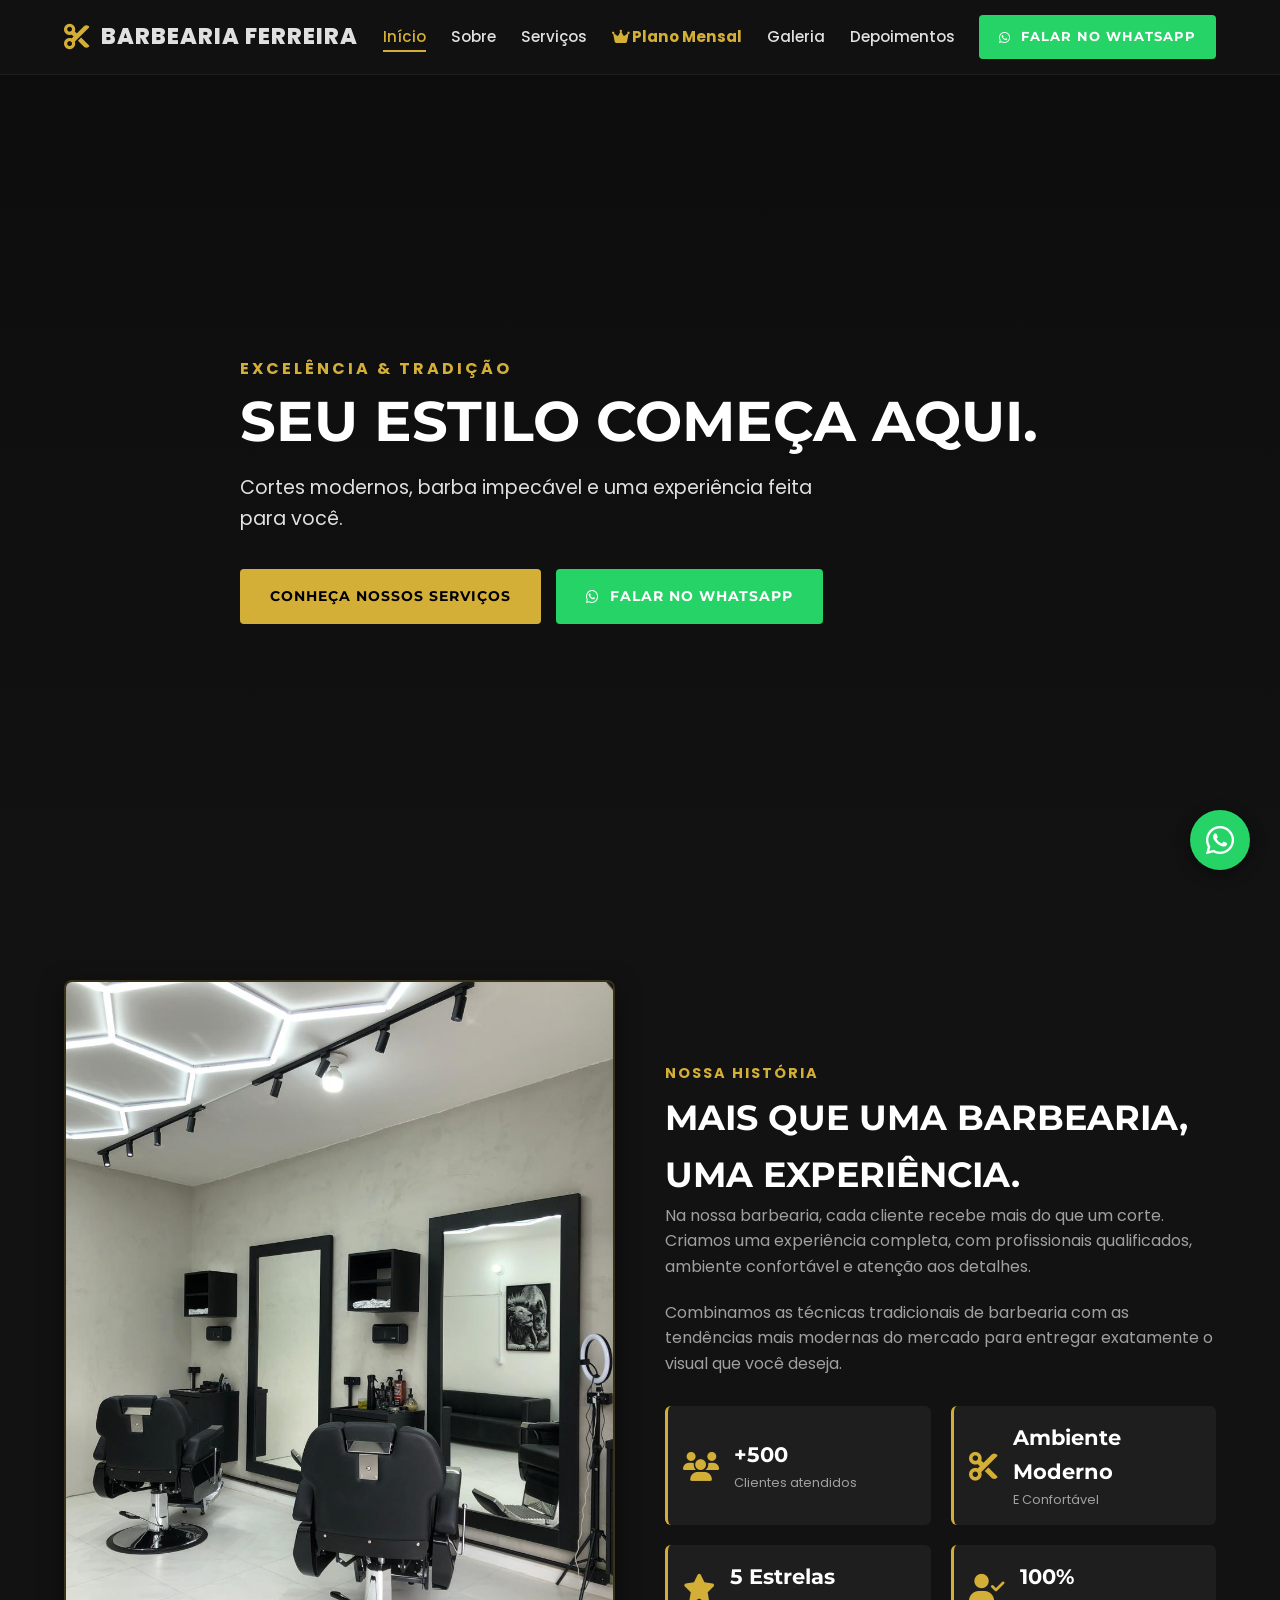
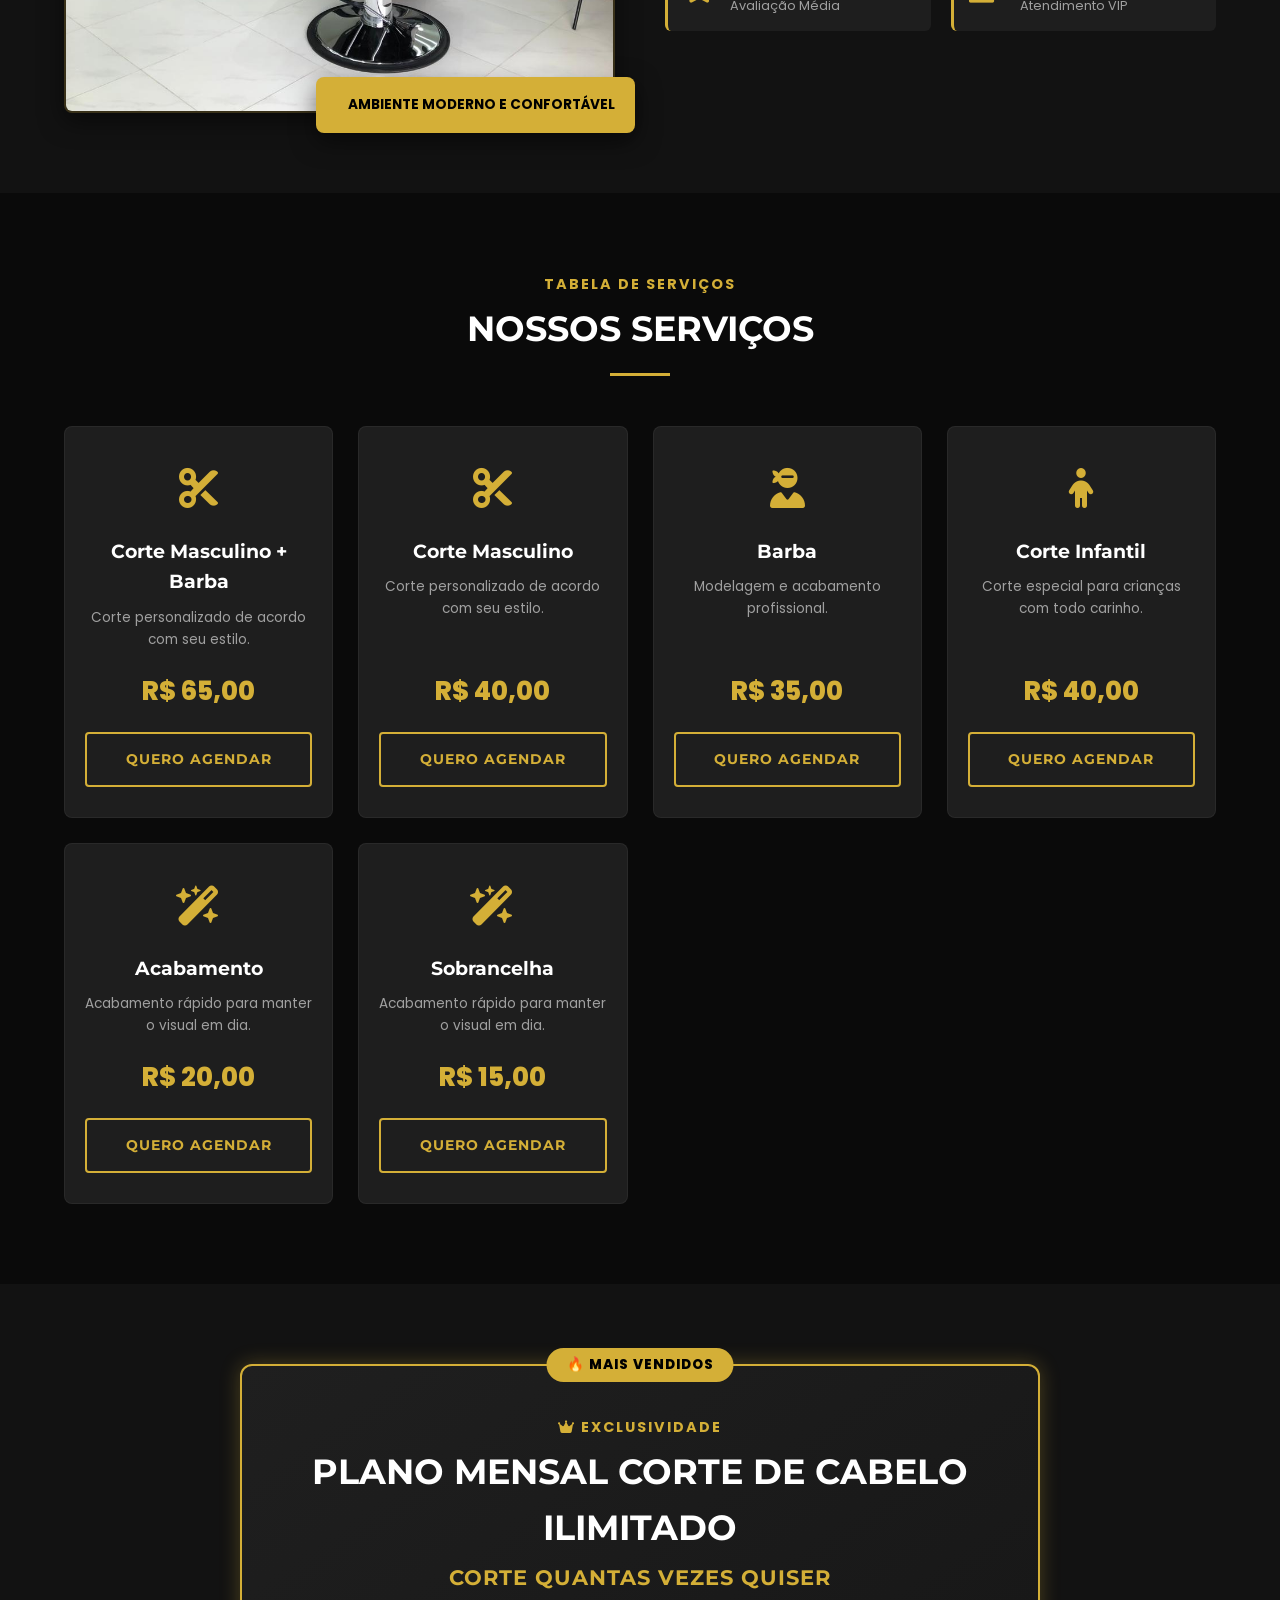
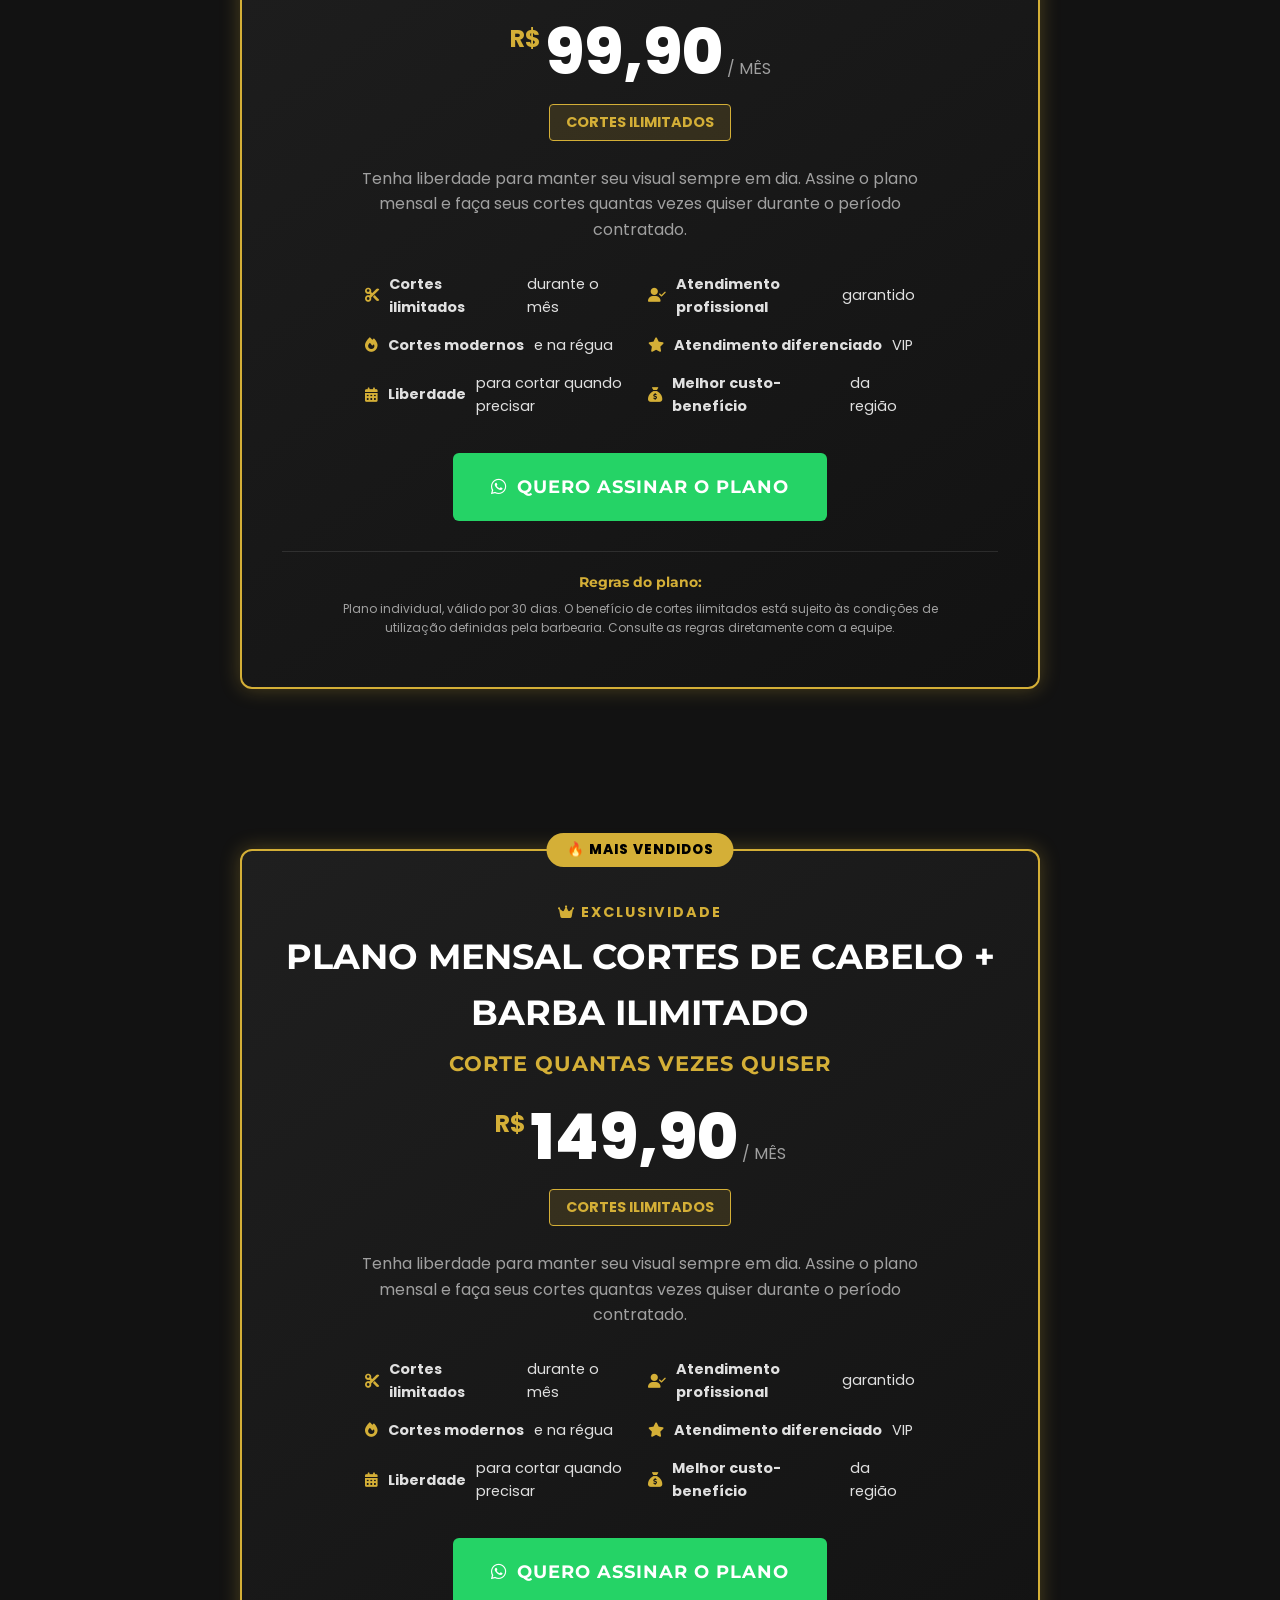
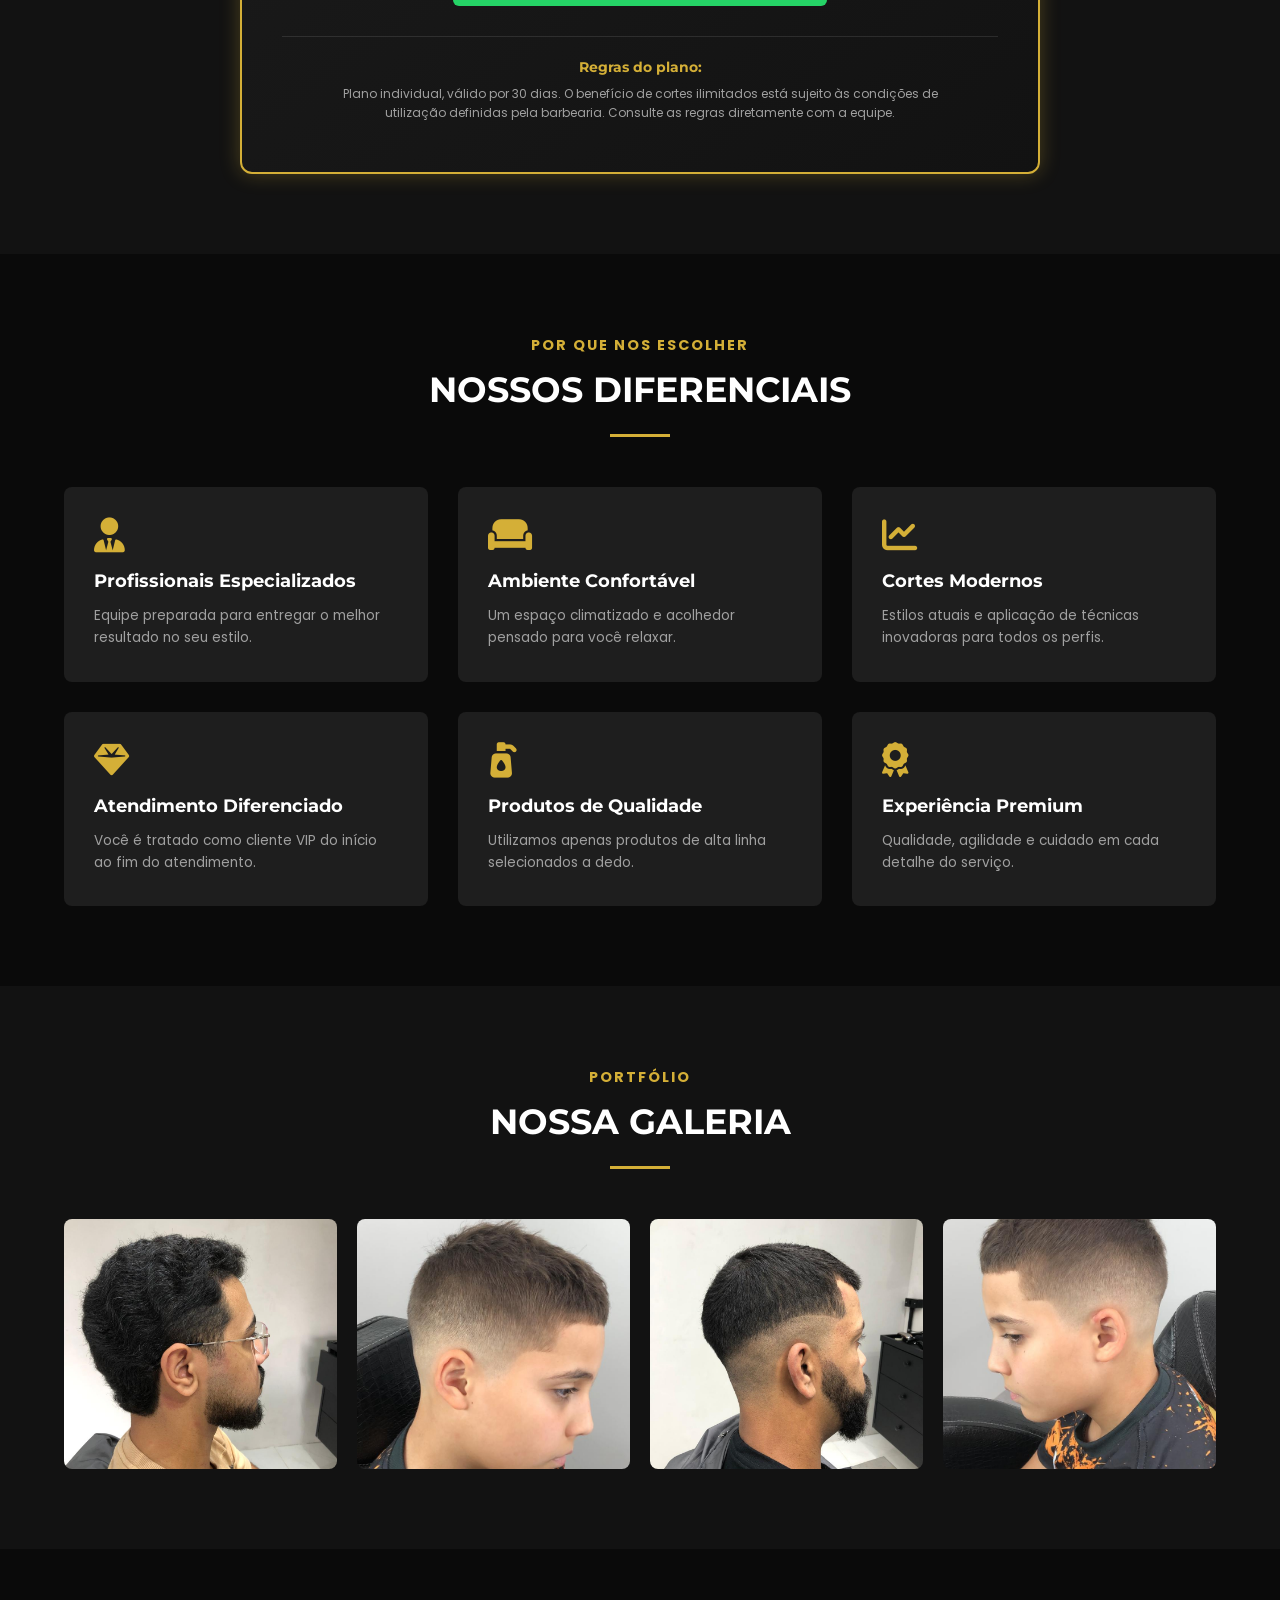
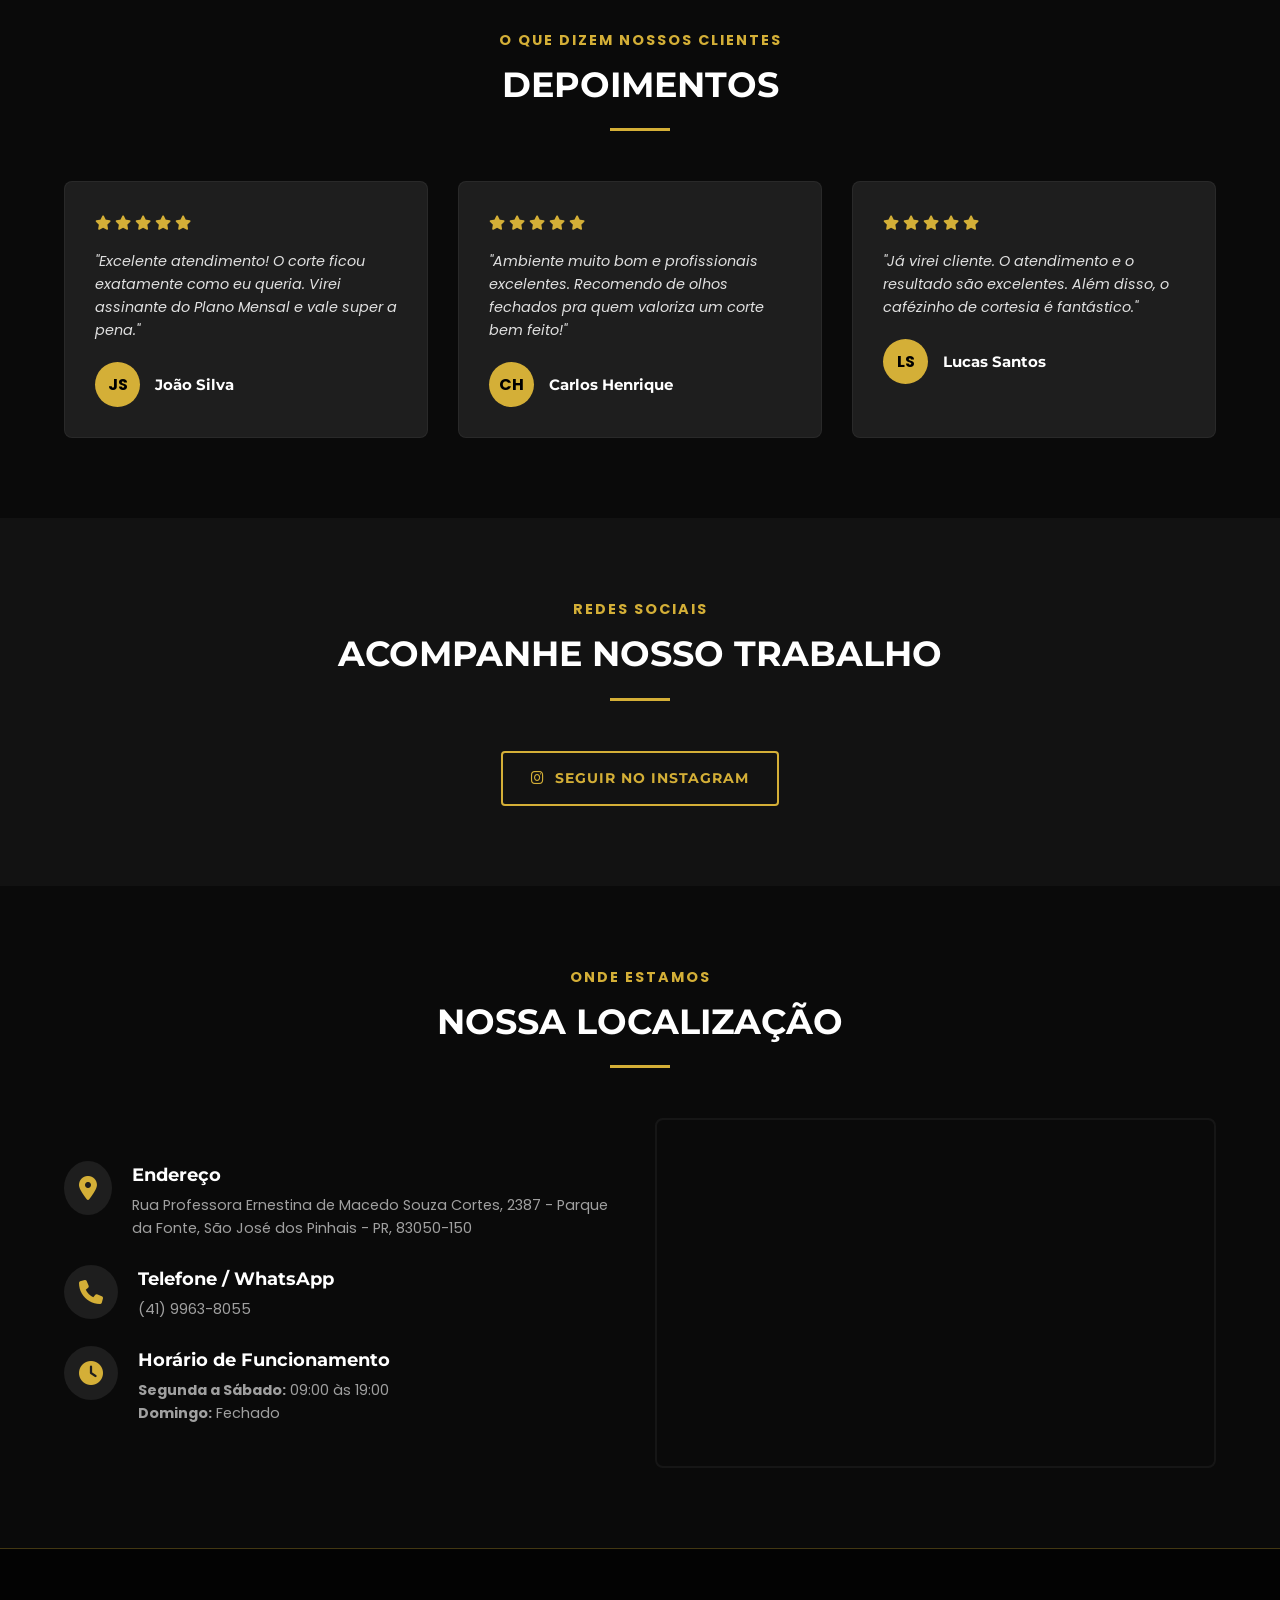
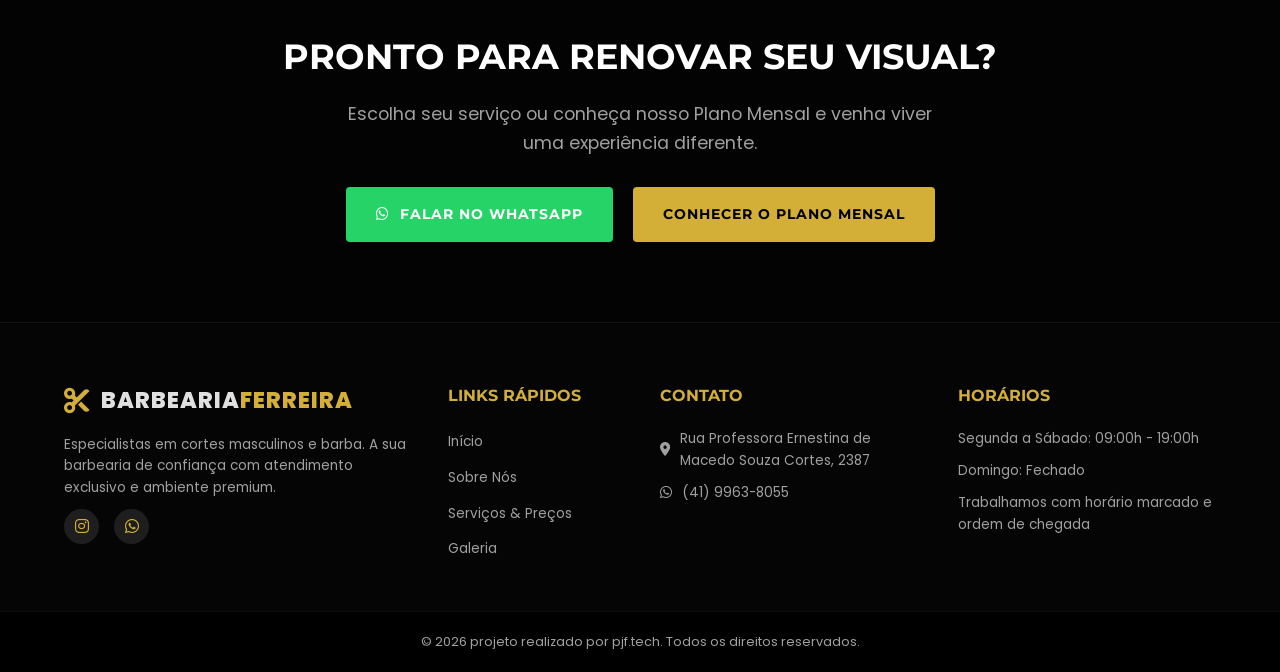
==== commit 123ecb62: "Update index.html" ====
--- a/index.html
+++ b/index.html
@@ -132,7 +132,7 @@
                 <img src="IMG/01.jpeg" alt="Interior da Barbearia FERREIRA" class="sobre-img" onerror="this.src='https://images.unsplash.com/photo-1585747860715-2ba37e788b70?auto=format&fit=crop&w=800&q=80'">
                 <div class="sobre-experience-badge">
                     <span class="exp-years"> </span>
-                    <span class="exp-text">AMBIENTE MODERNO</span>
+                    <span class="exp-text">AMBIENTE MODERNO E CONFORTÁVEL</span>
                 </div>
             </div>
 
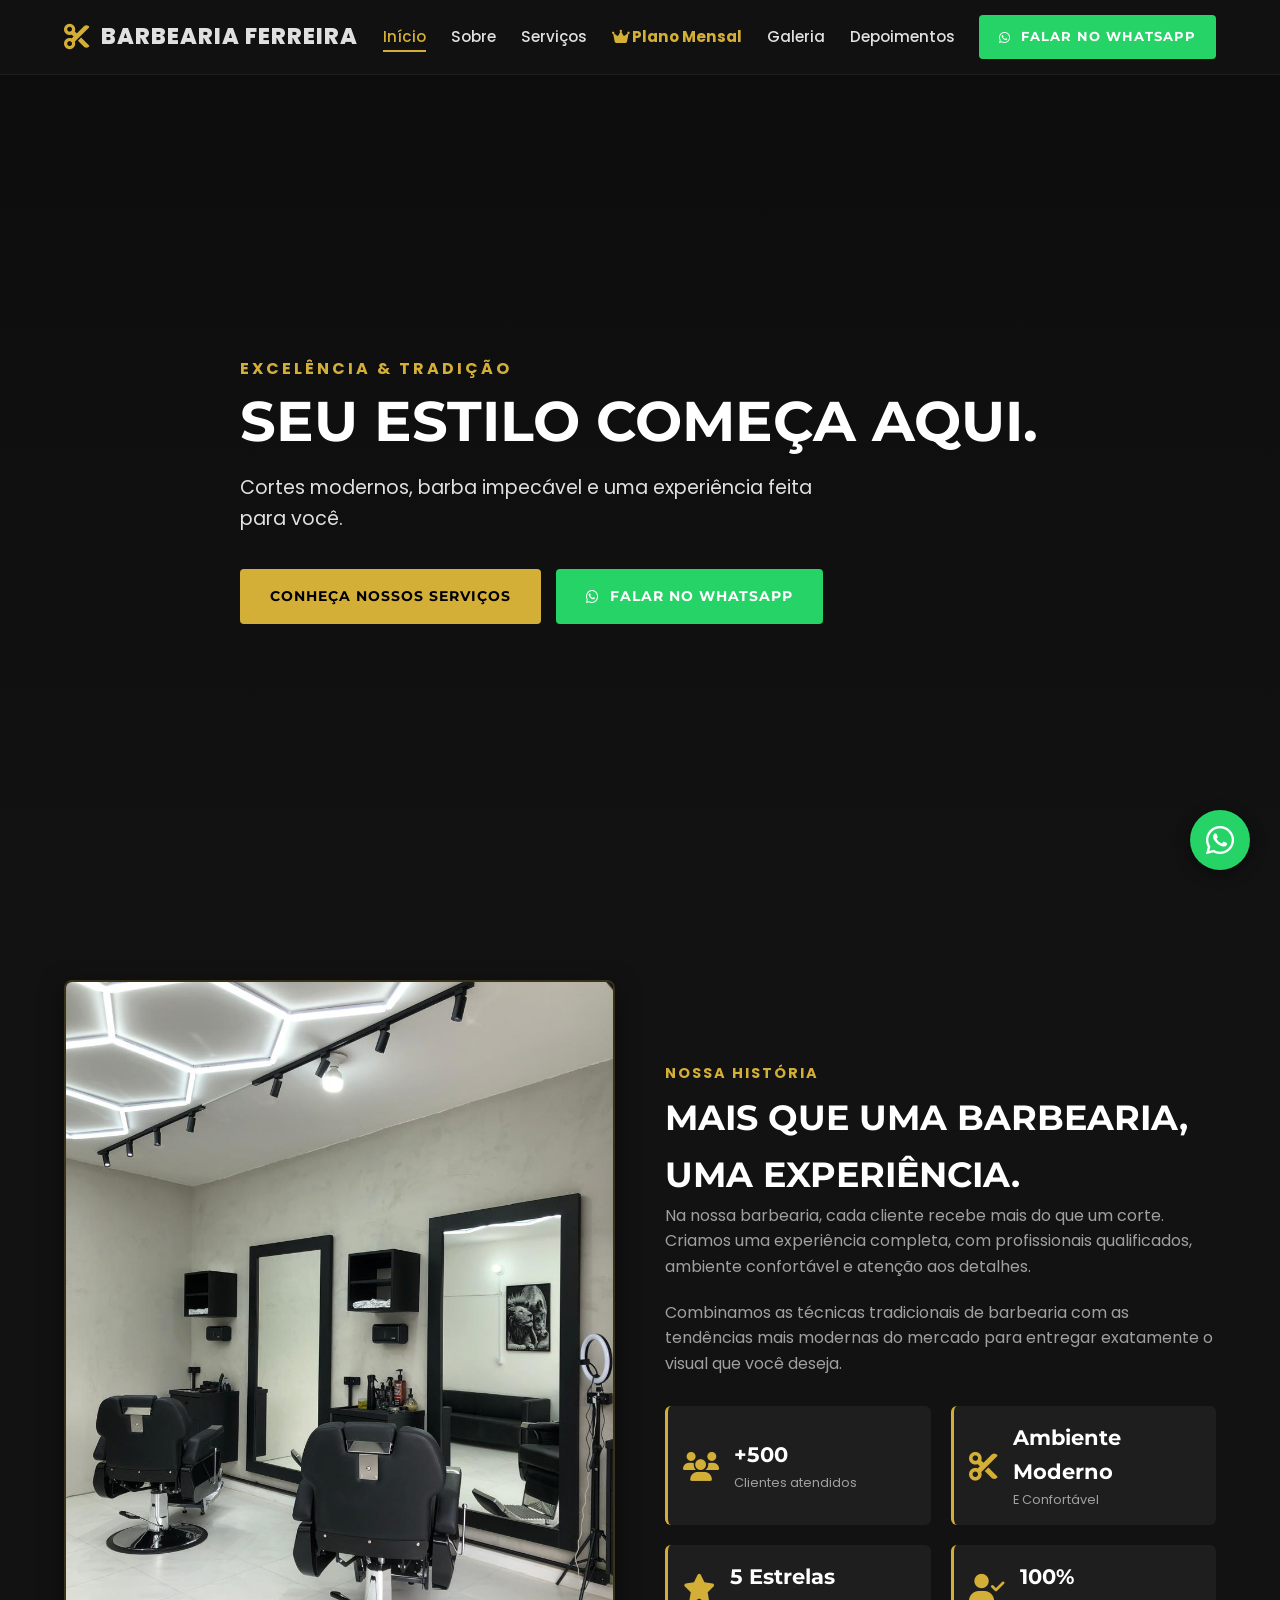
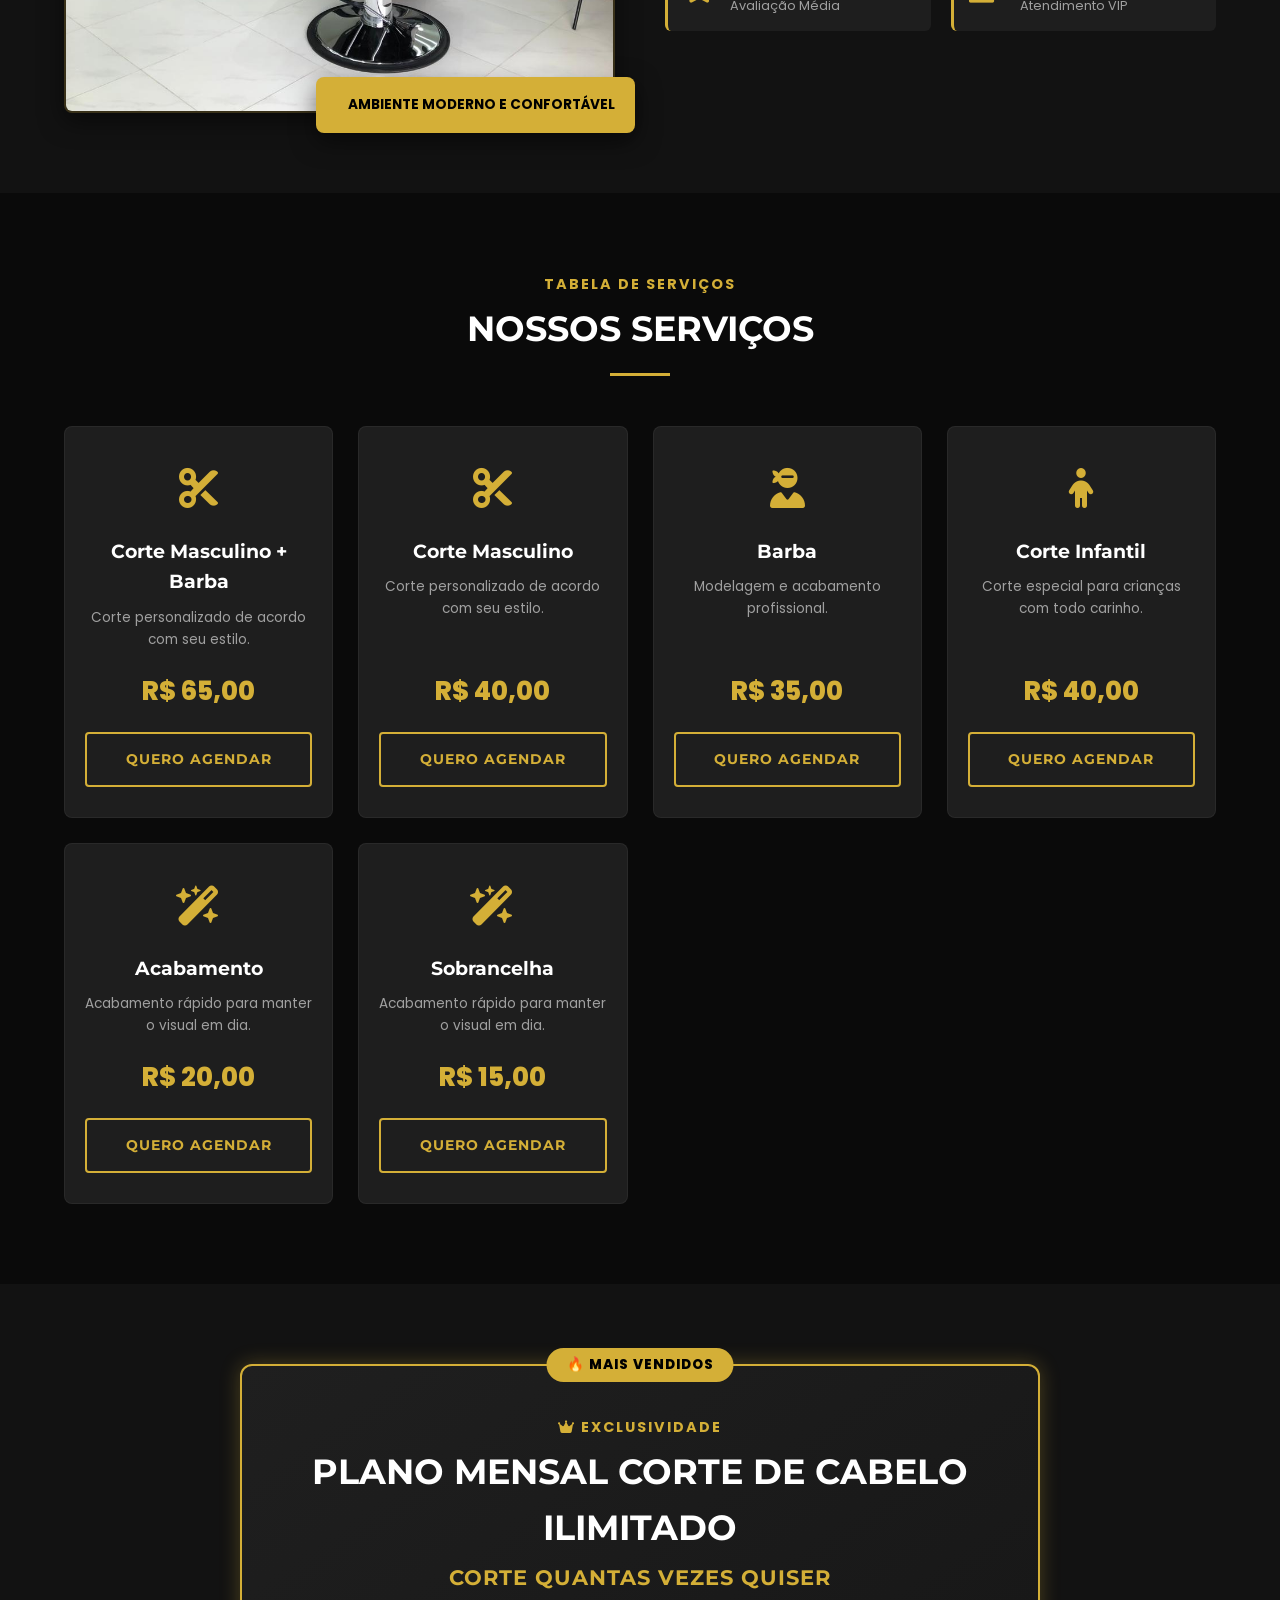
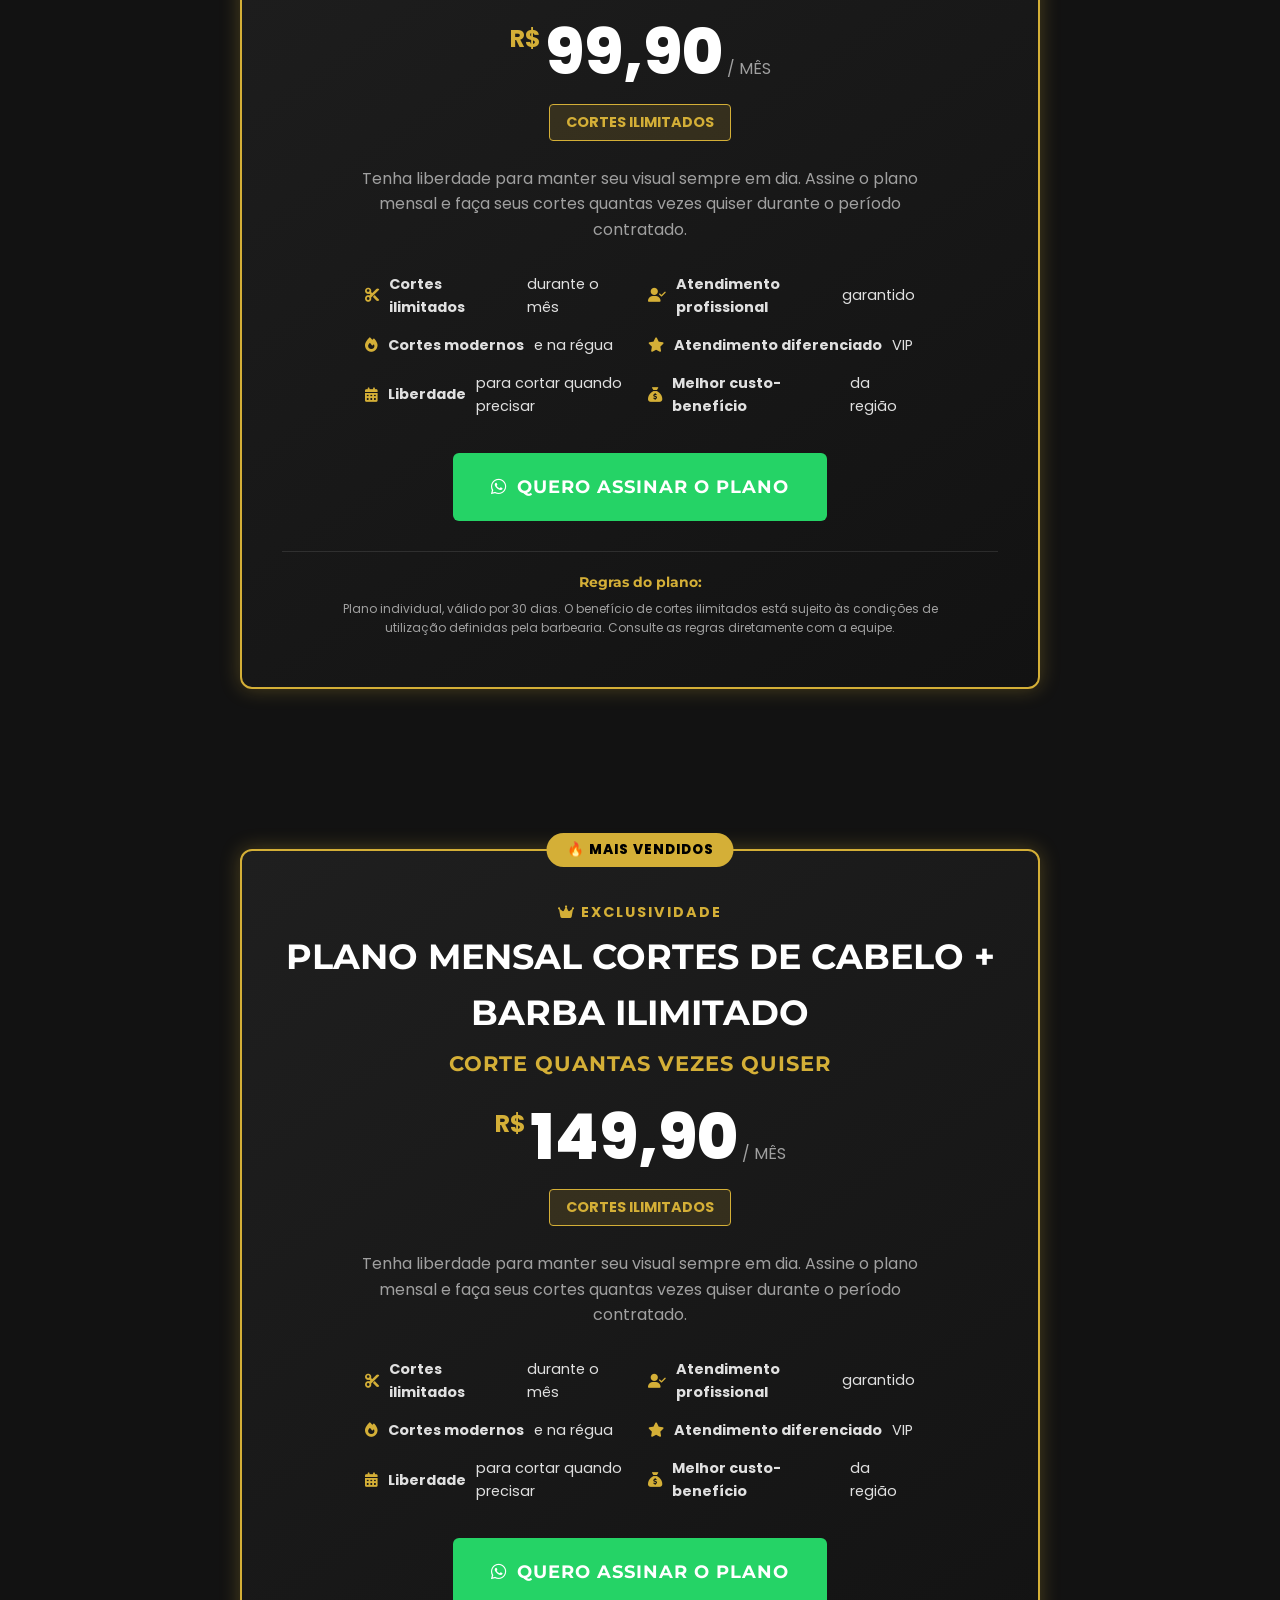
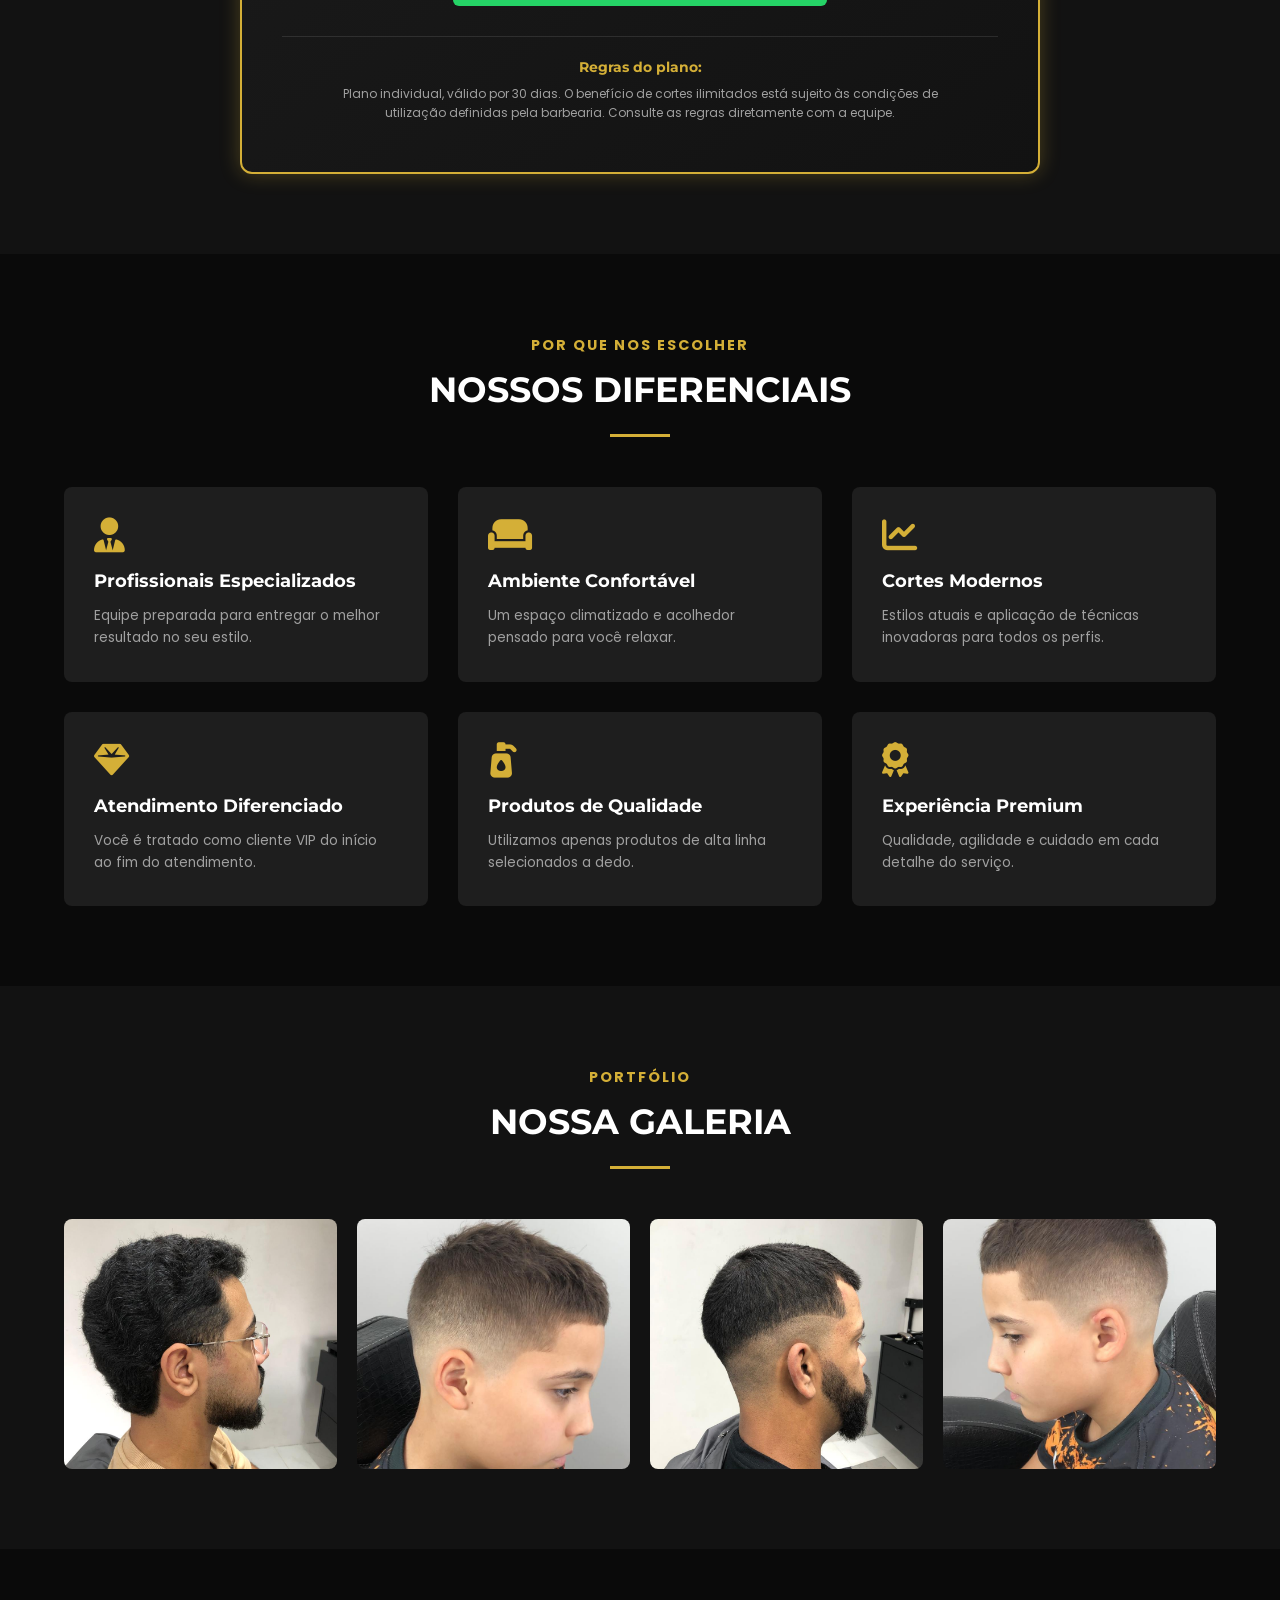
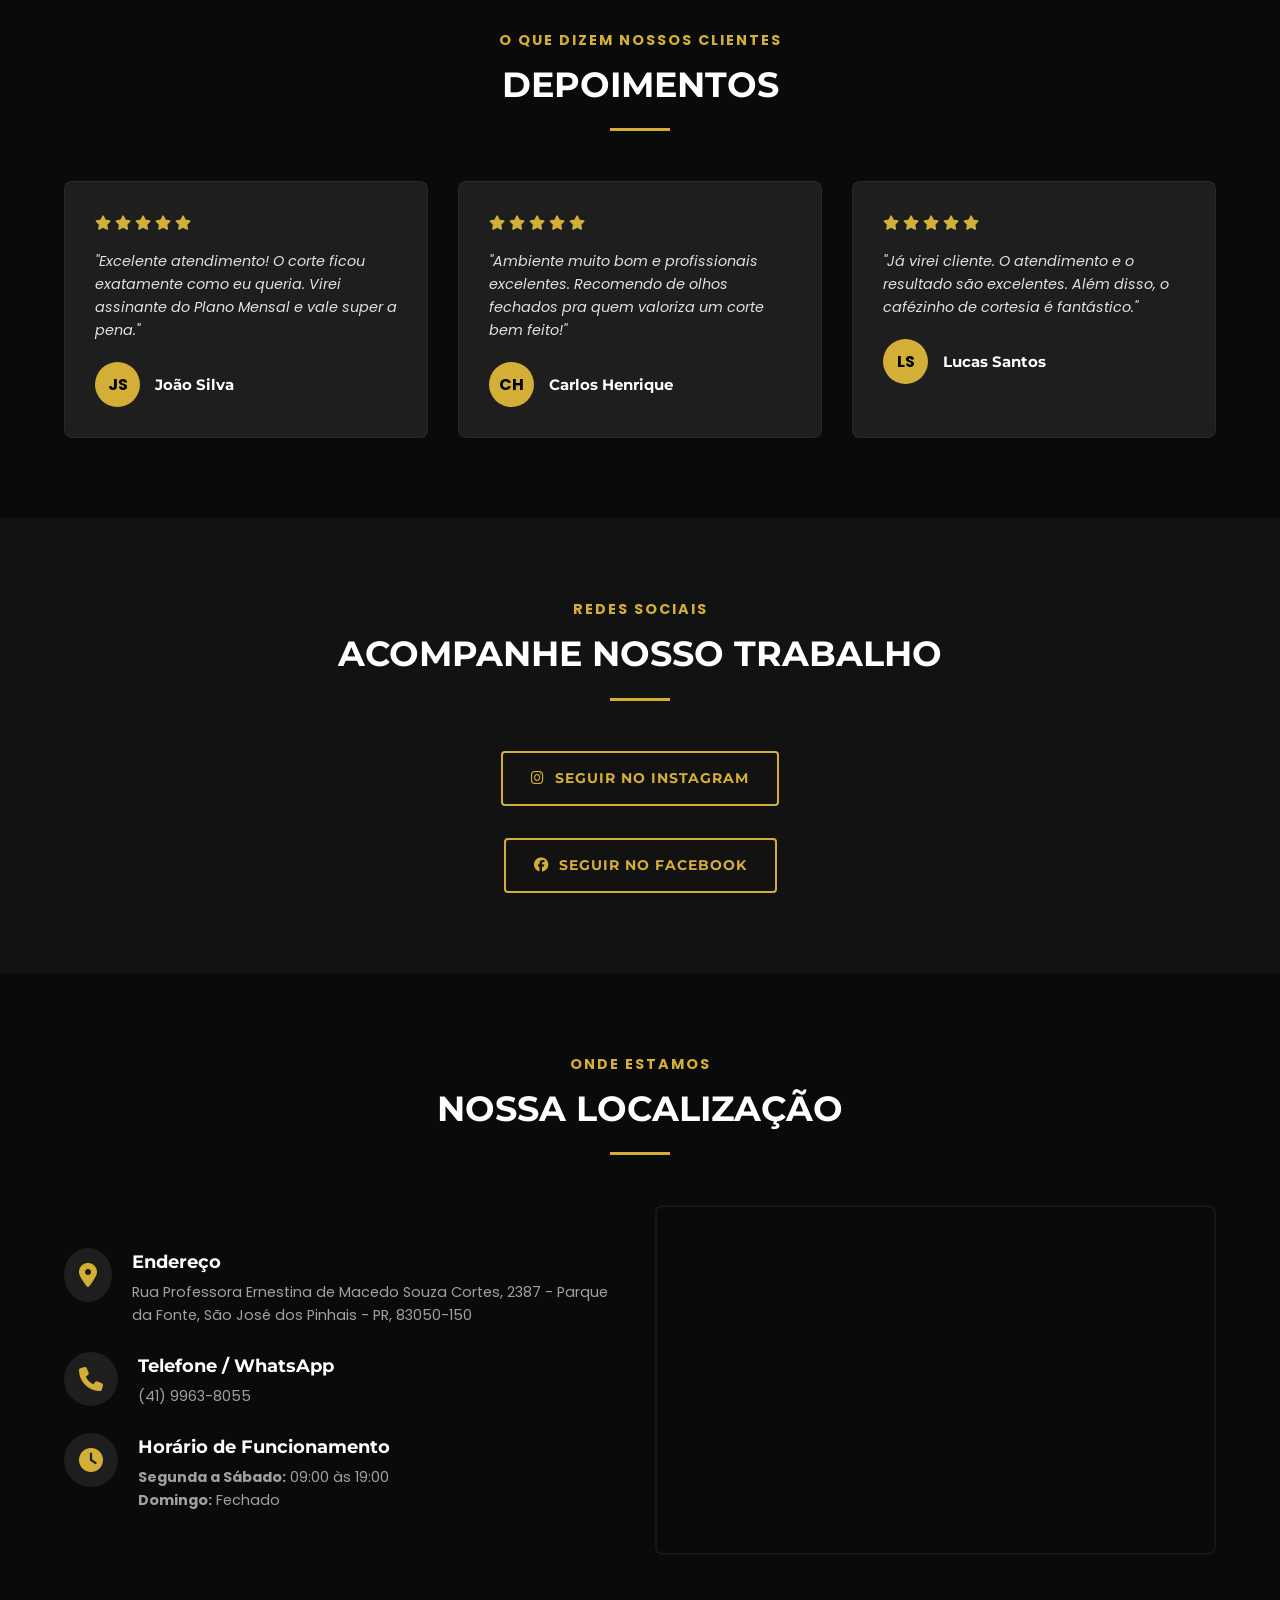
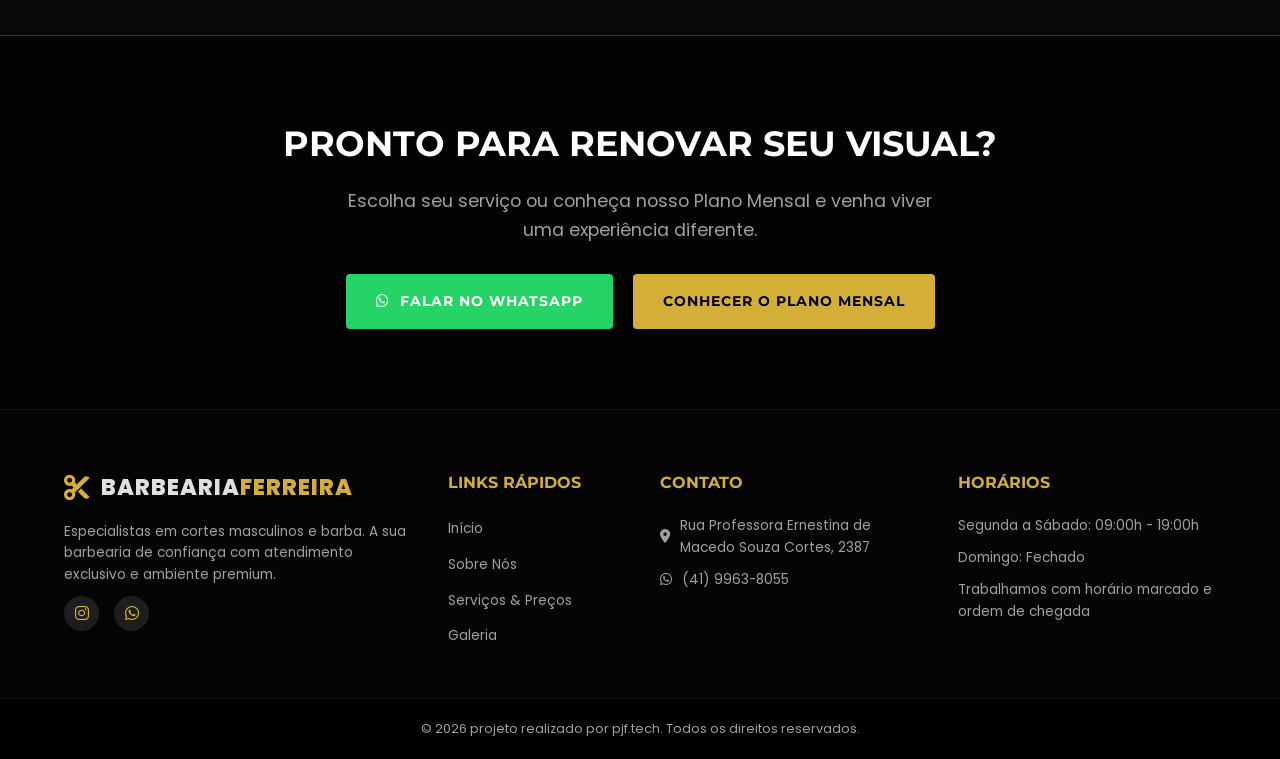
==== commit fc65f72d: "Update index.html" ====
--- a/index.html
+++ b/index.html
@@ -568,6 +568,17 @@
        aria-label="Siga a Barbearia Ferreira no Instagram">
         <i class="fa-brands fa-instagram"></i> SEGUIR NO INSTAGRAM
     </a>
+
+              <div class="text-center mt-4 fade-in">
+    <!-- LINK PARA O FACEBOOK DA BARBEARIA FERREIRA -->
+    <a href="https://www.facebook.com/people/Barbeariafeerreira/61590503020636/?mibextid=wwXIfr" 
+       target="_blank" 
+       rel="noopener noreferrer" 
+       class="btn btn-outline"
+       aria-label="Siga a Barbearia Ferreira no Facebook">
+        <i class="fa-brands fa-facebook"></i> SEGUIR NO FACEBOOK
+    </a>
+</div>
 </div>
     </section>
 
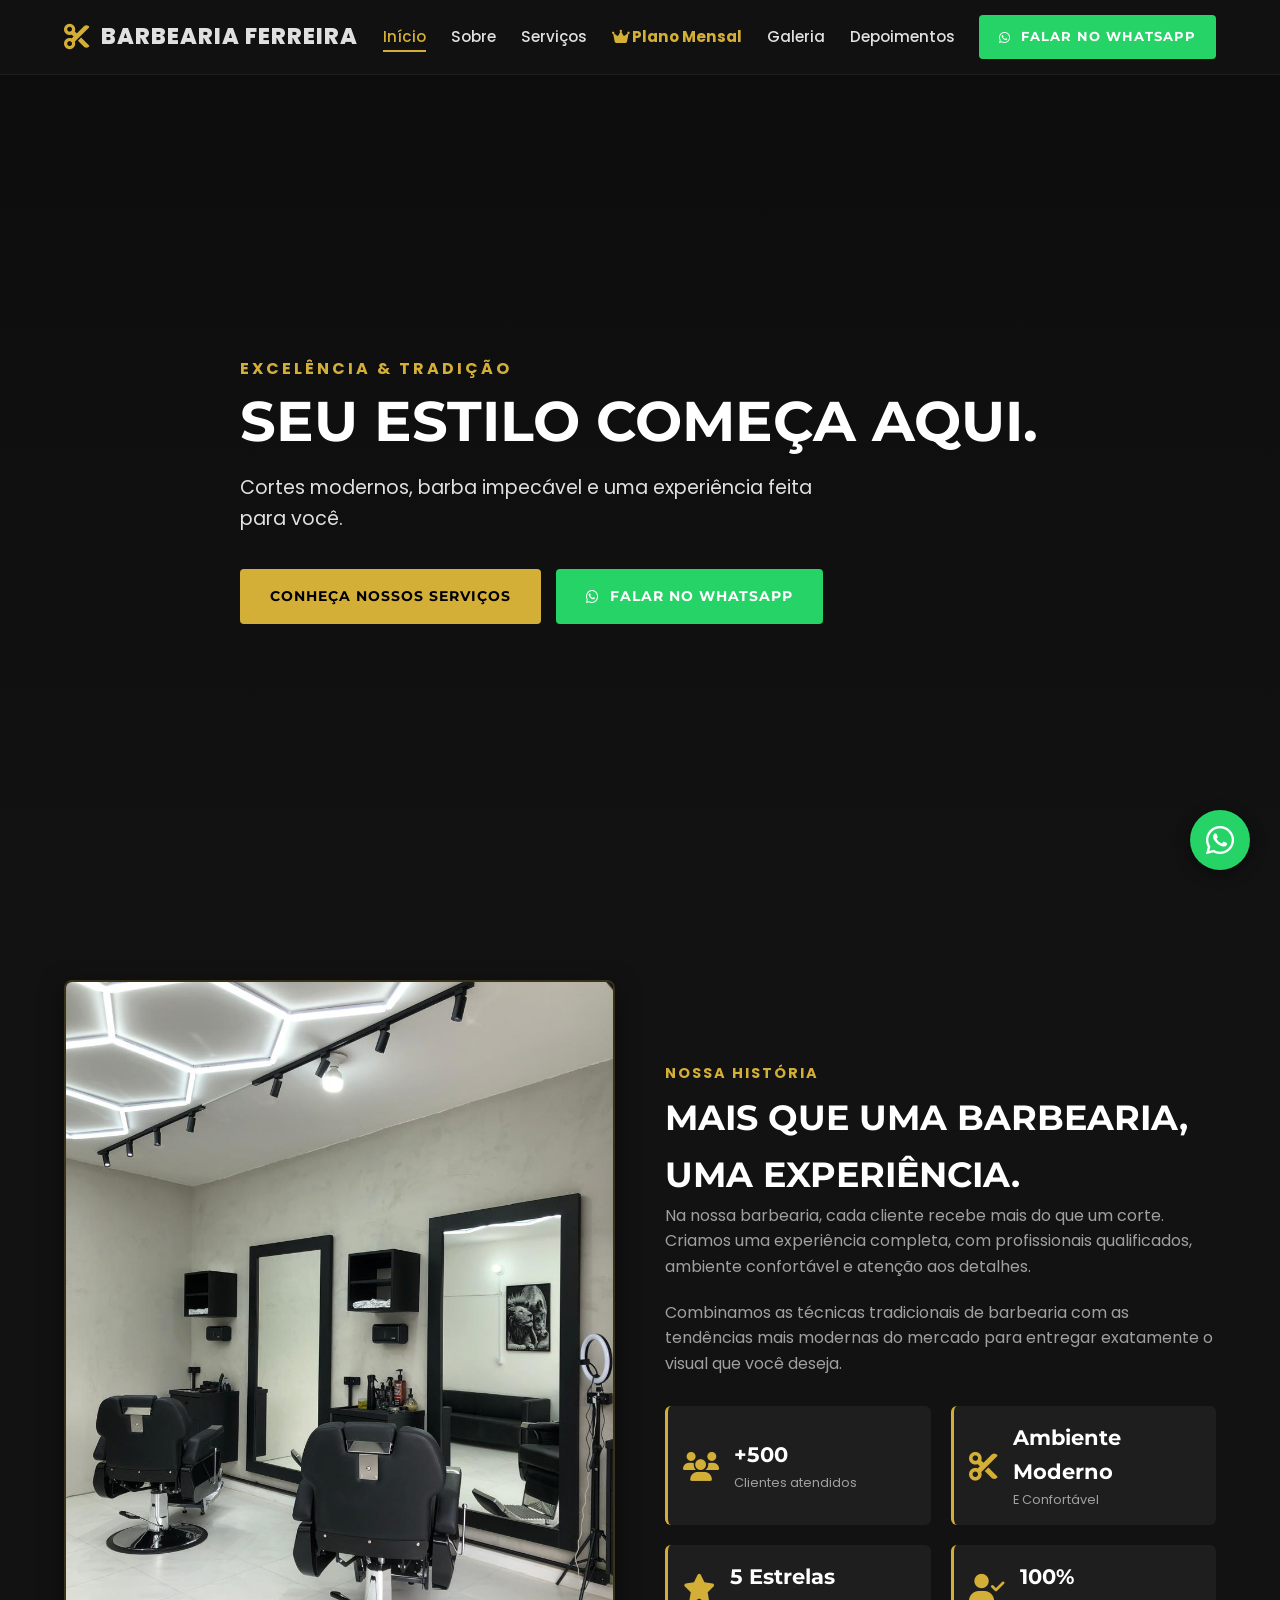
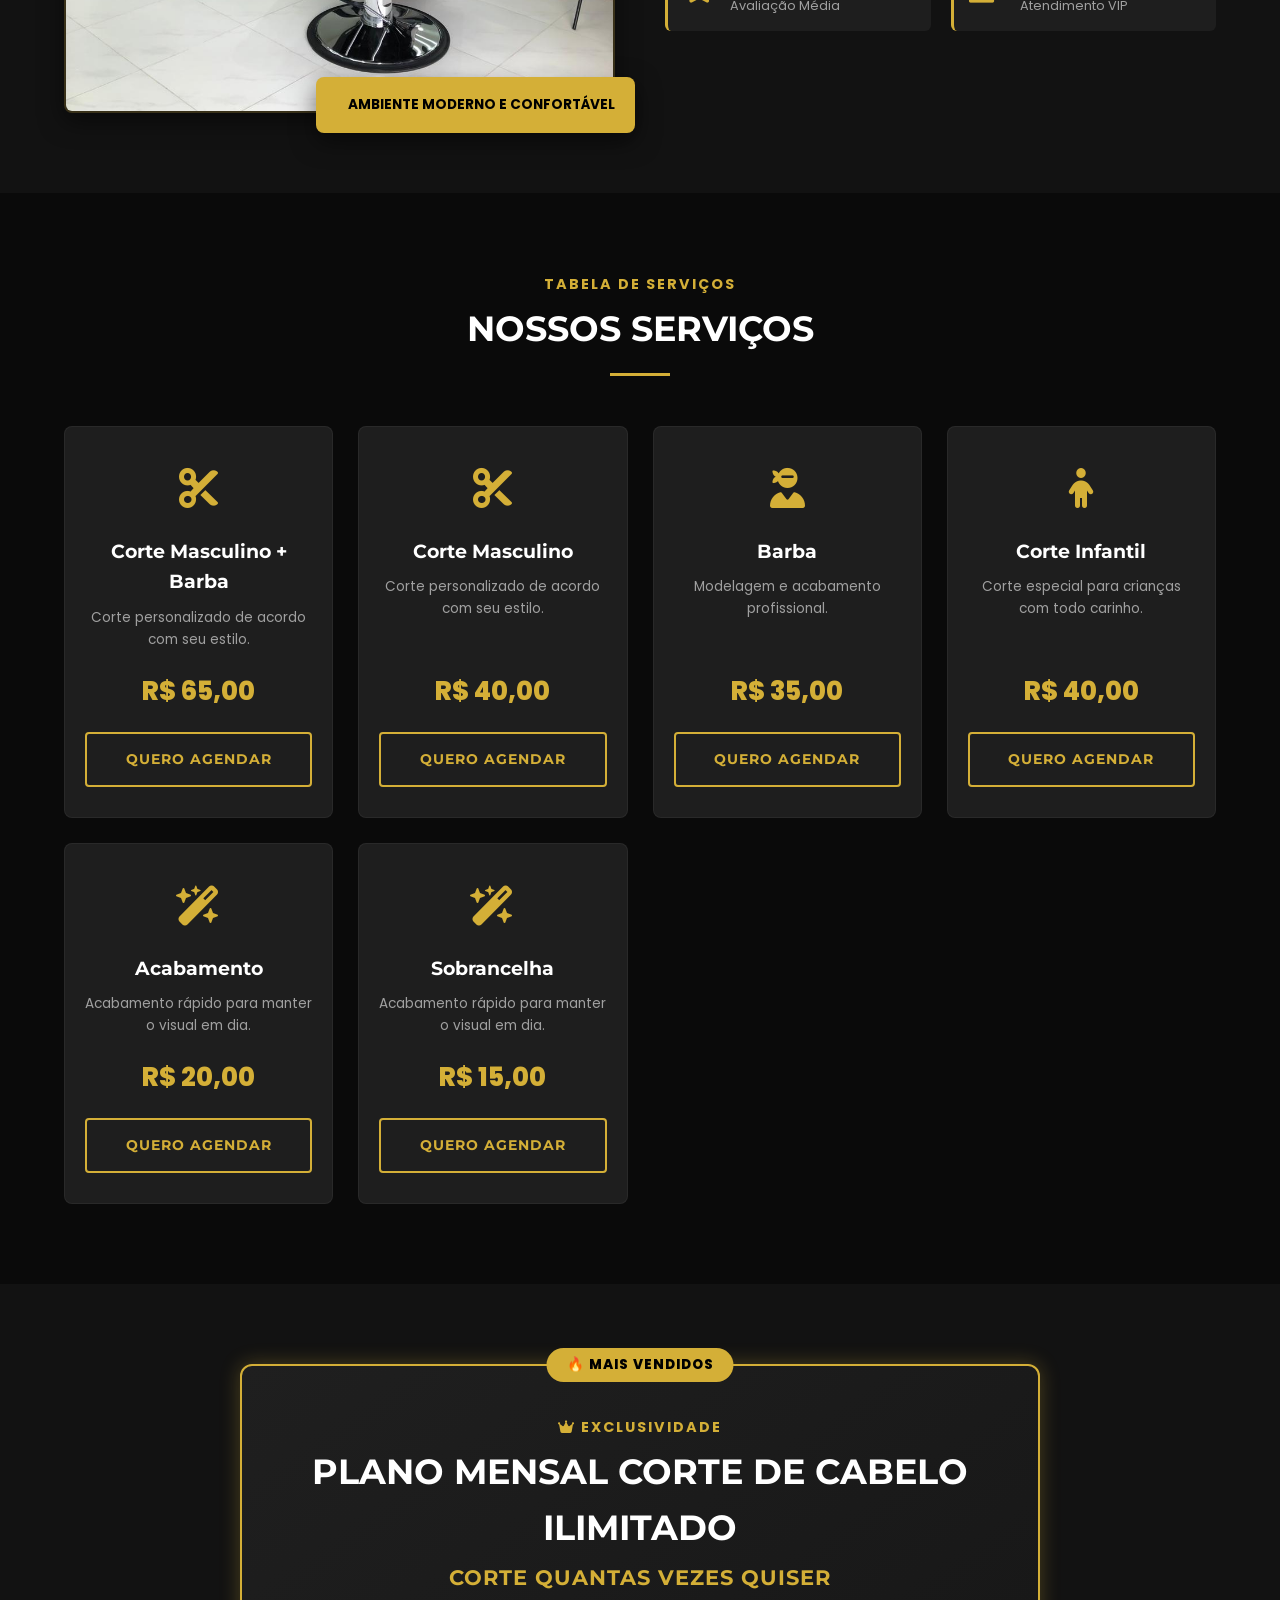
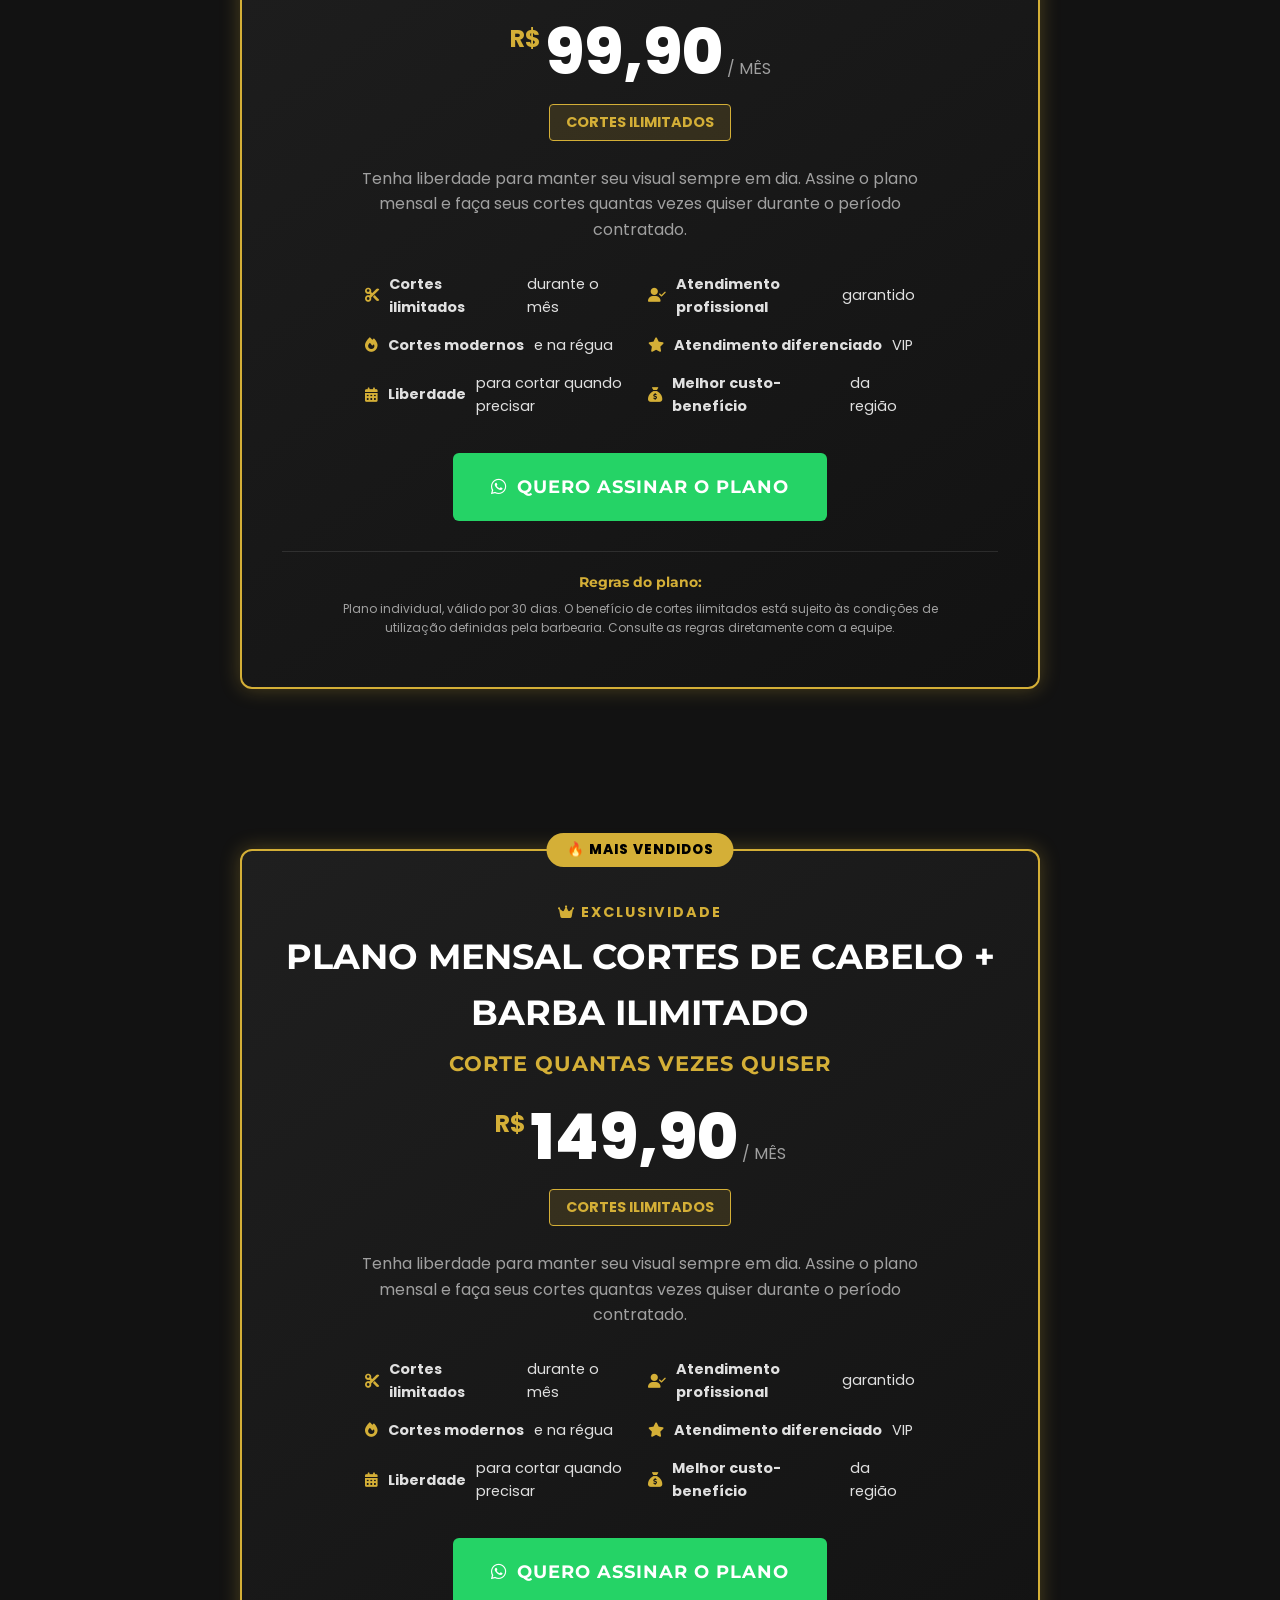
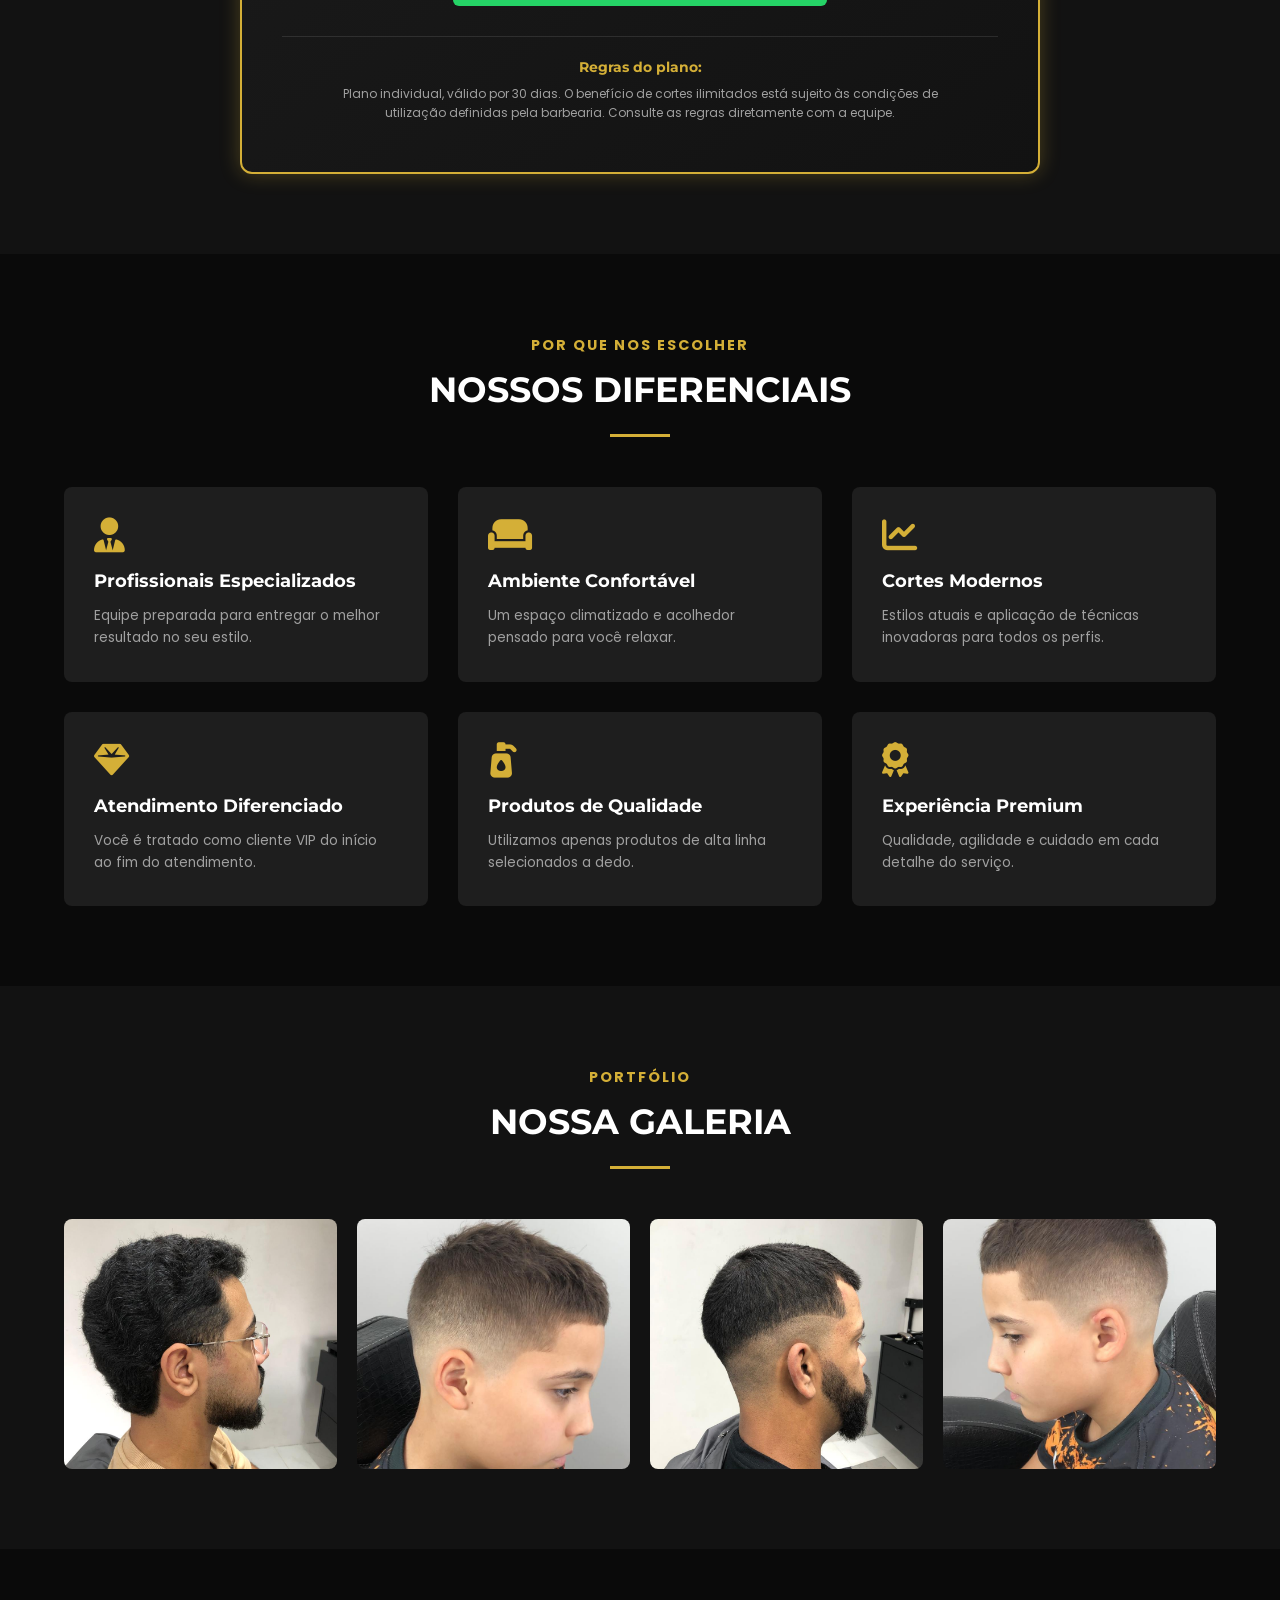
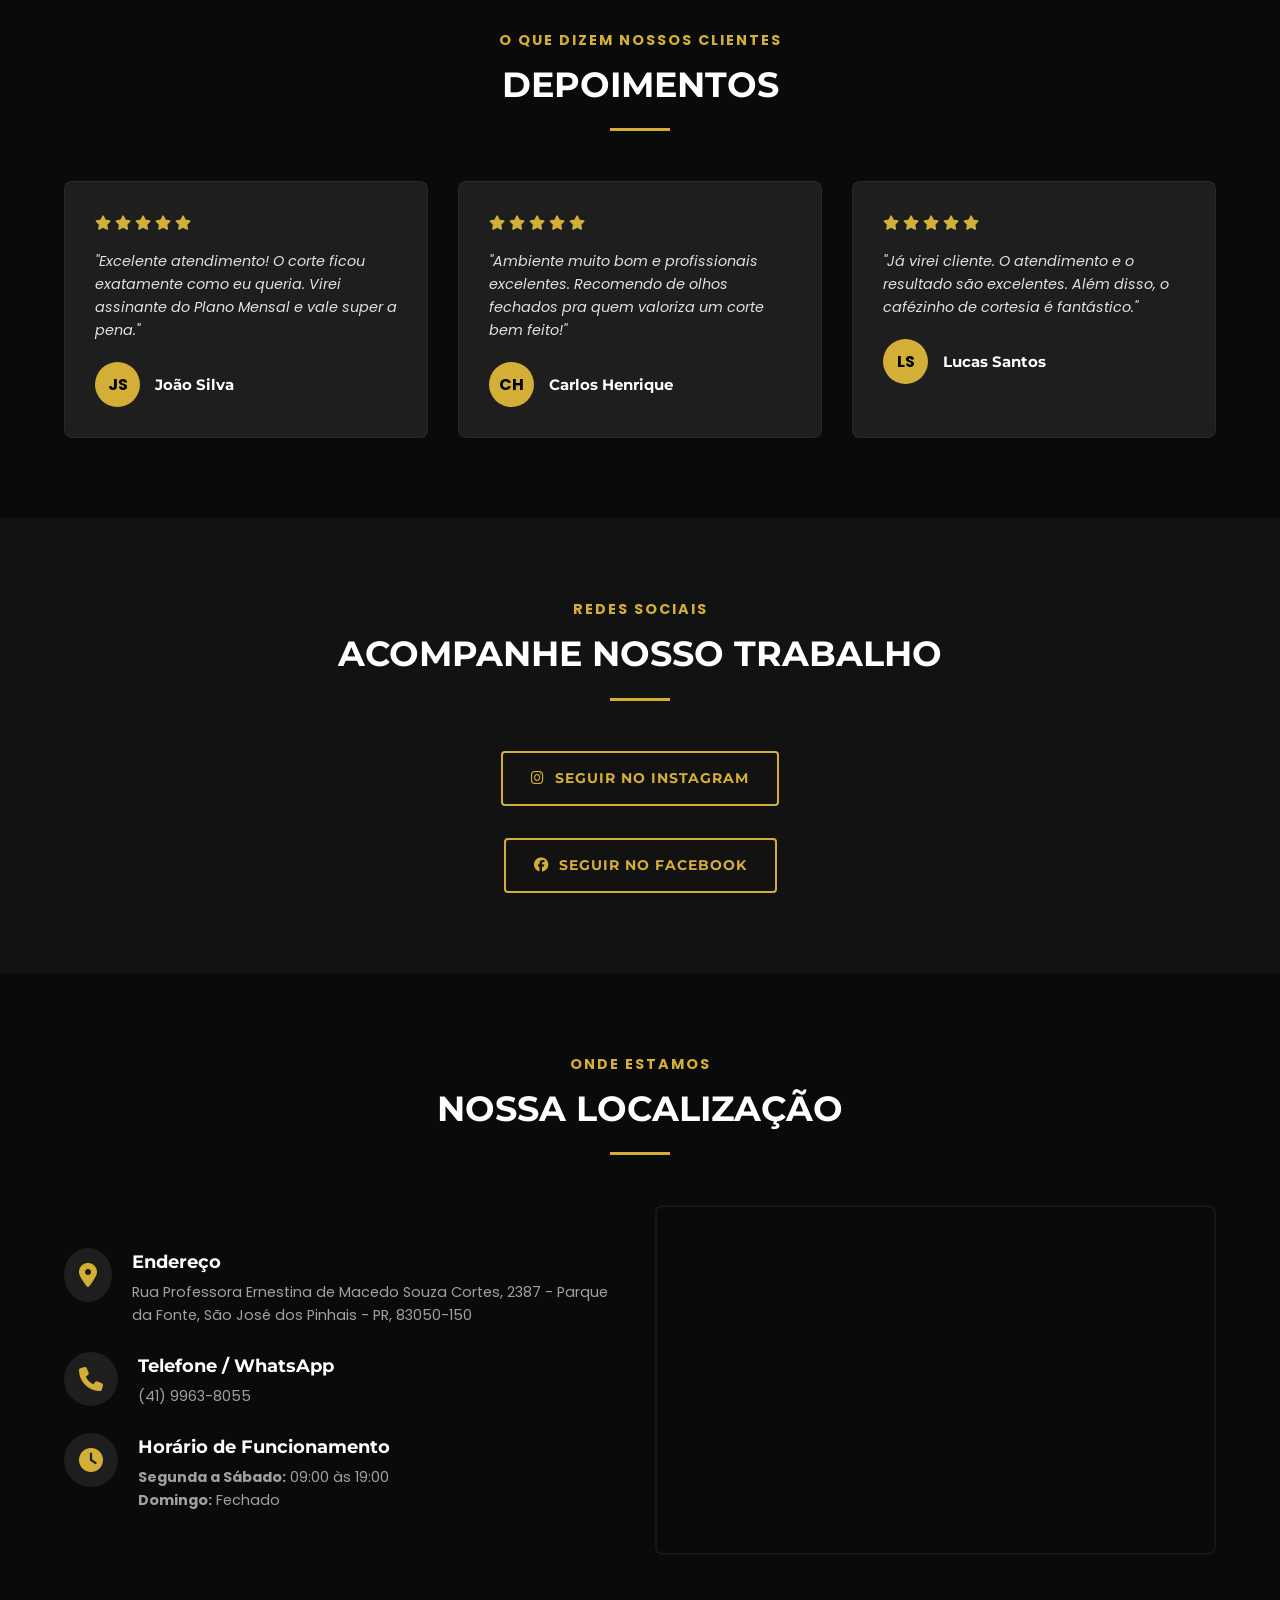
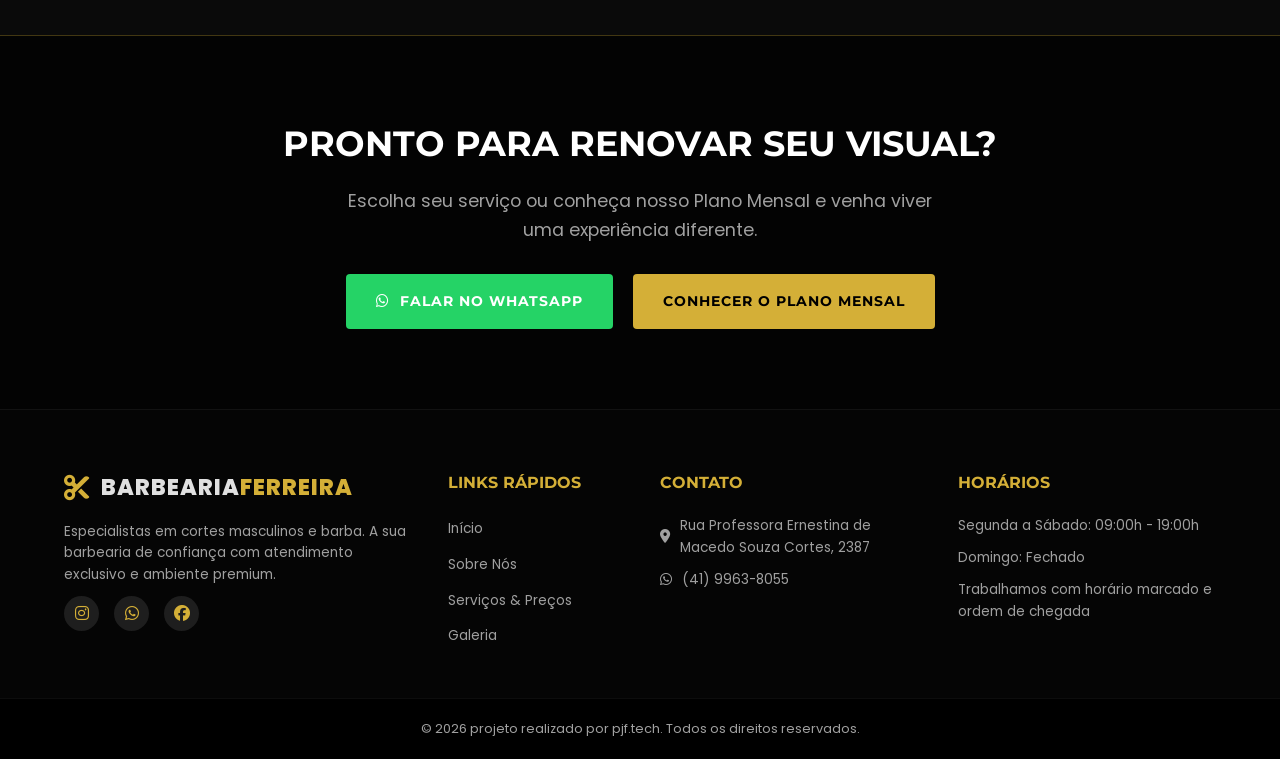
==== commit eb8a1409: "Update index.html" ====
--- a/index.html
+++ b/index.html
@@ -674,6 +674,7 @@
                 <div class="footer-socials">
                     <a href="https://www.instagram.com/barbeariafeerreira/" target="_blank" rel="noopener noreferrer"><i class="fa-brands fa-instagram"></i></a>
                     <a href="https://api.whatsapp.com/send?phone=554199638055" target="_blank" rel="noopener noreferrer"><i class="fa-brands fa-whatsapp"></i></a>
+                    <a href="https://www.facebook.com/people/Barbeariafeerreira/61590503020636/?mibextid=wwXIfr" target="_blank" rel="noopener noreferrer" aria-label="Facebook da Barbearia Ferreira"><i class="fa-brands fa-facebook"></i></a>
                 </div>
             </div>
 
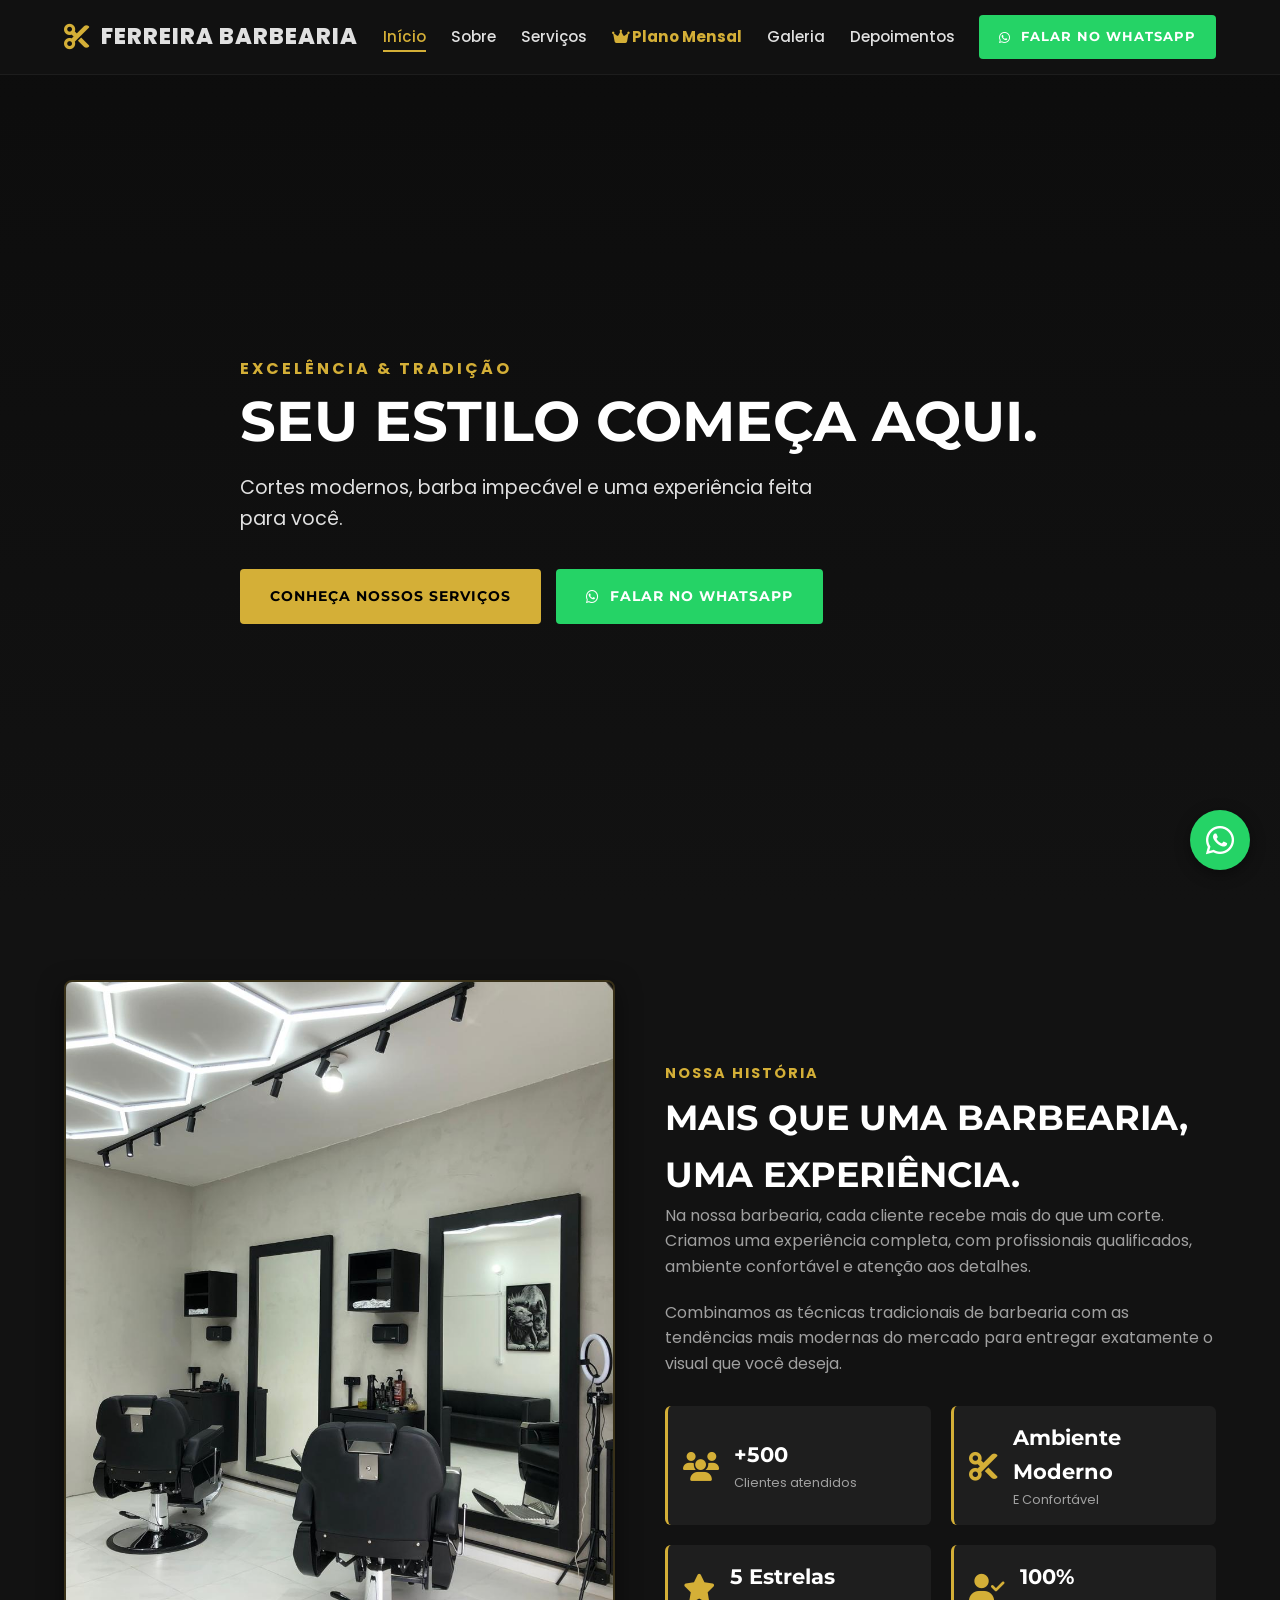
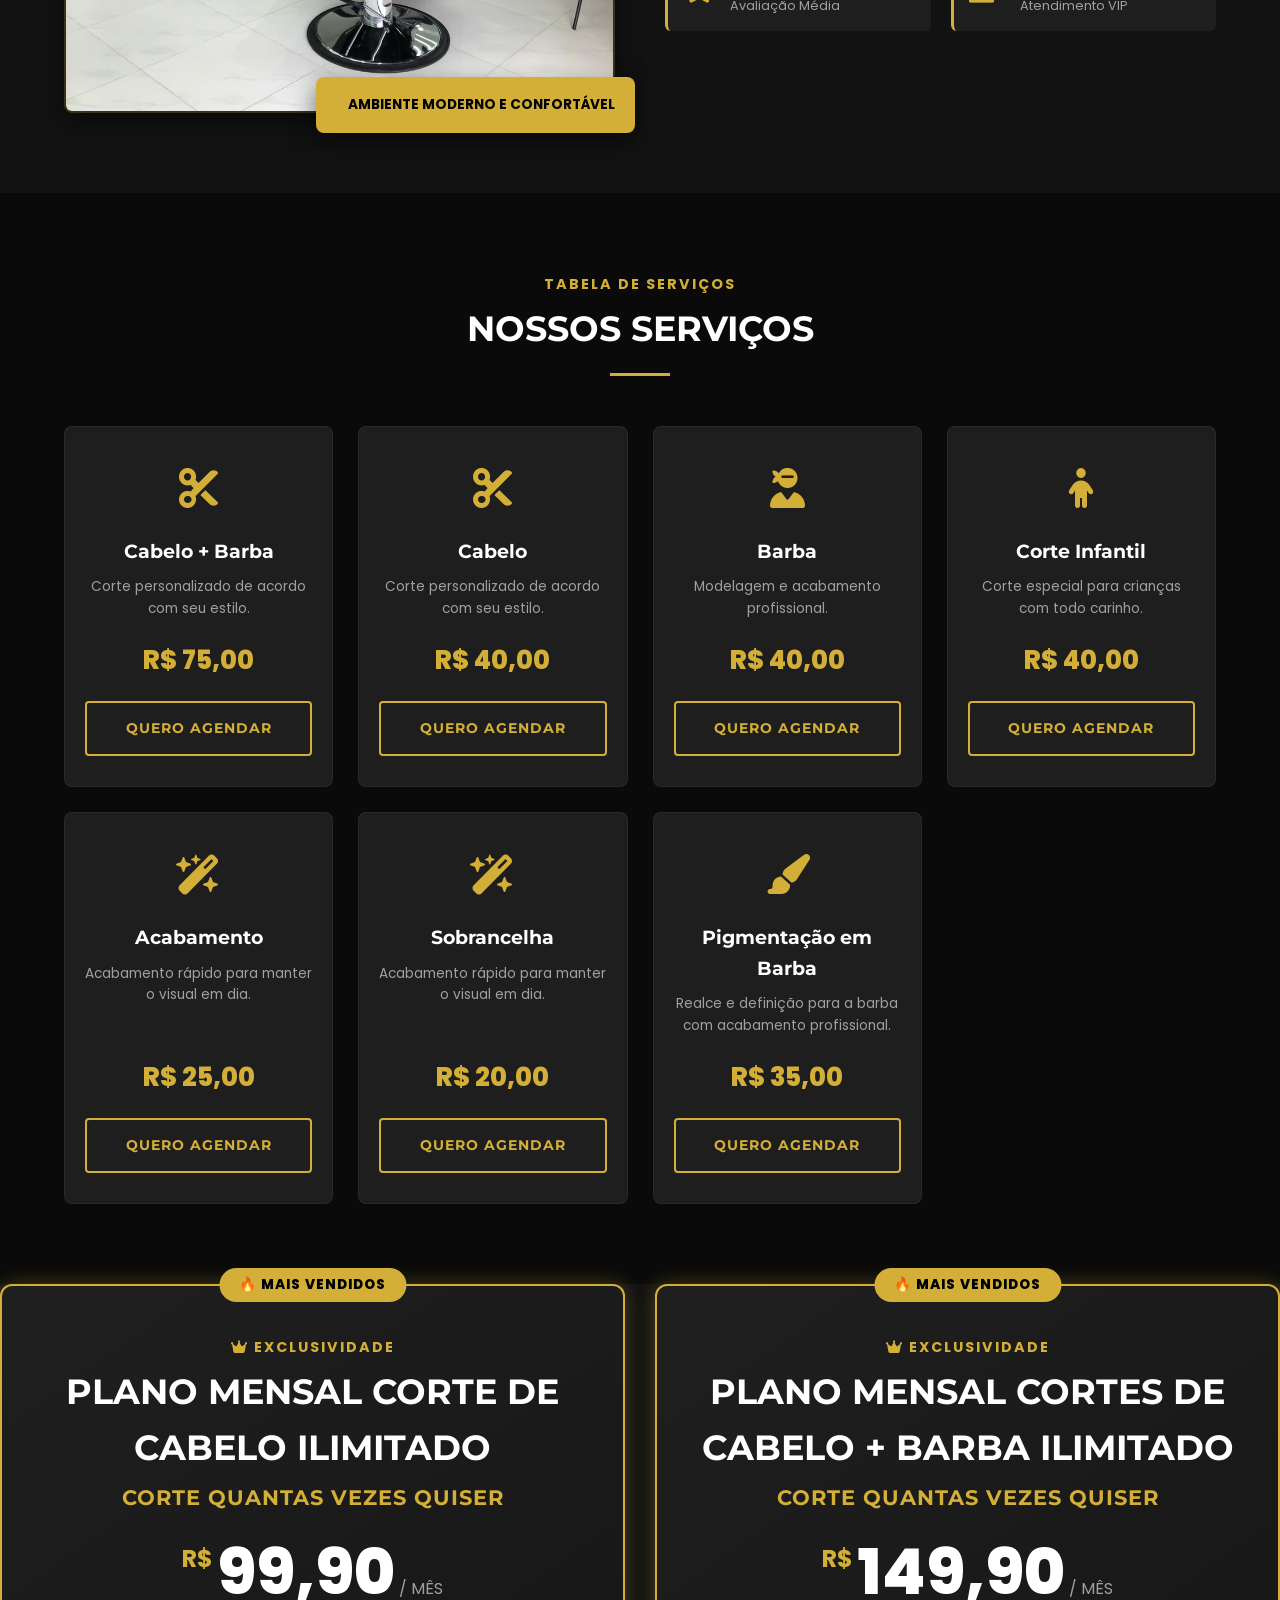
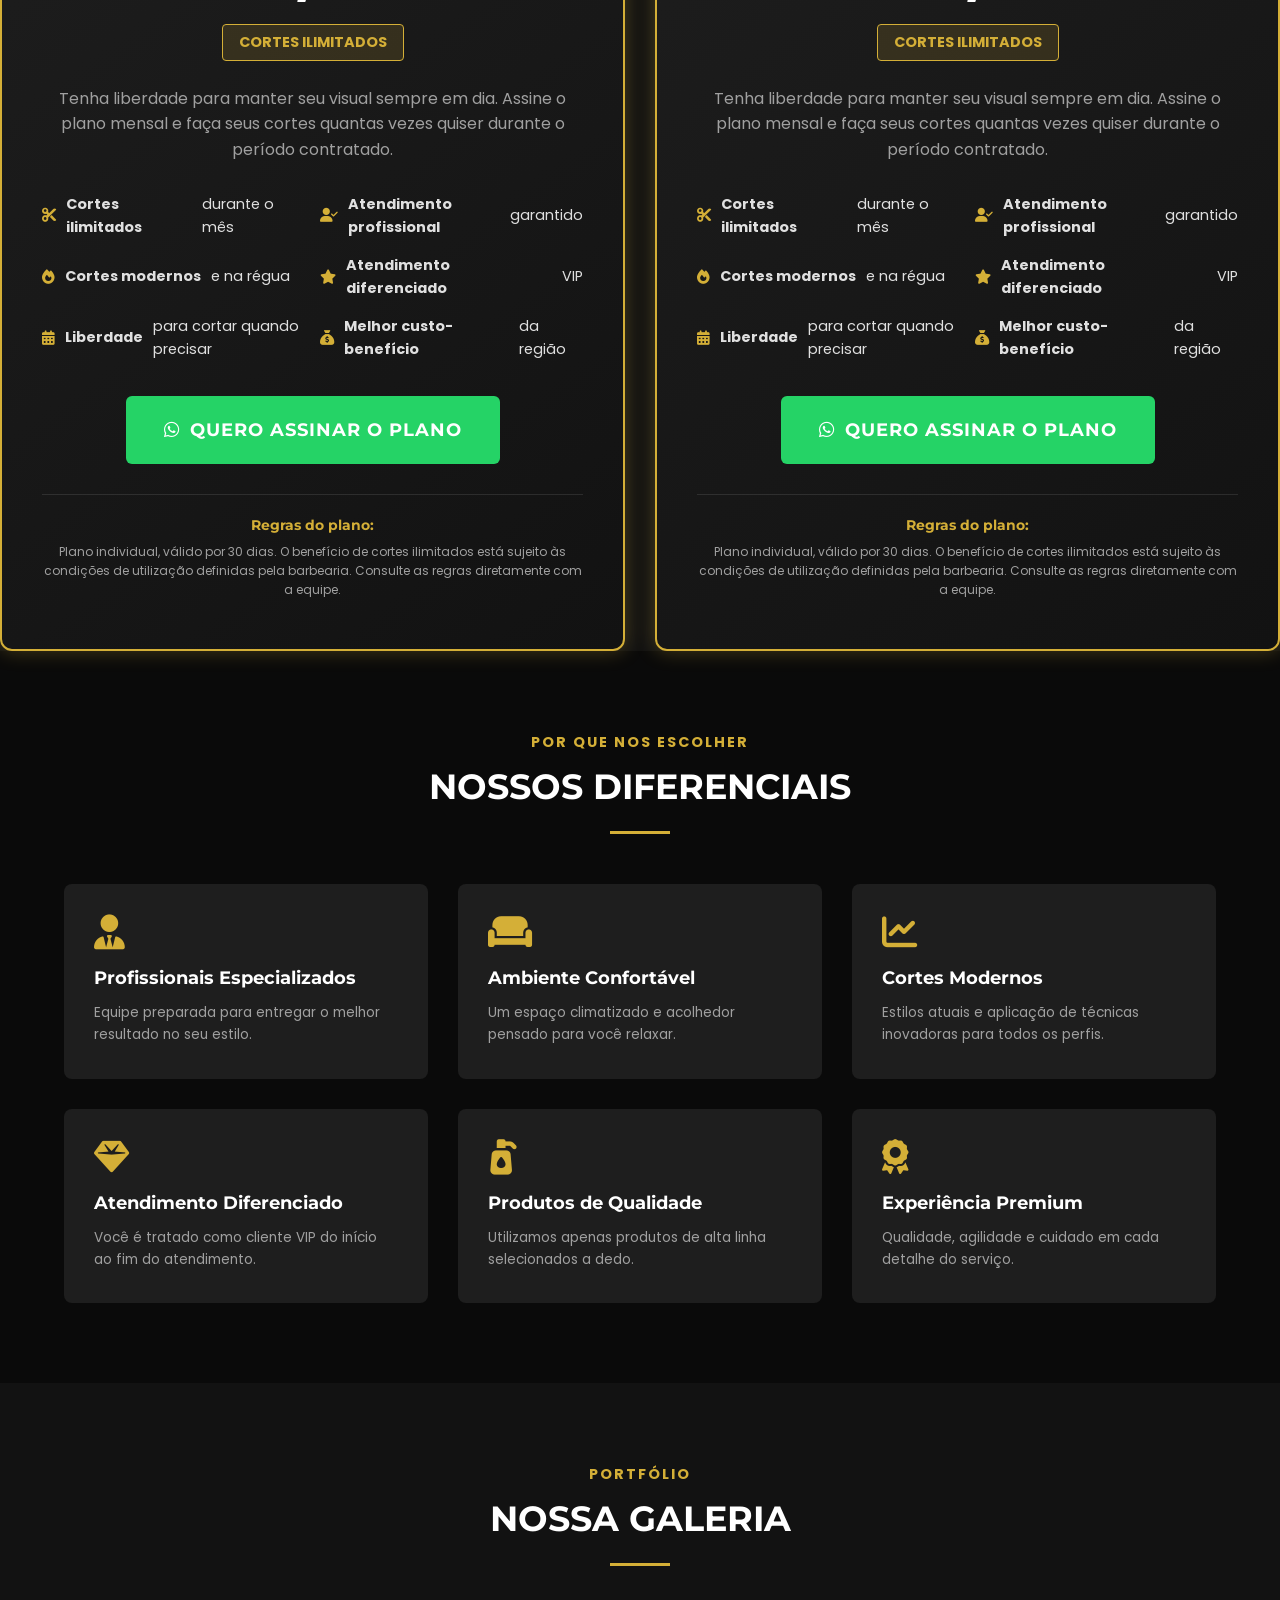
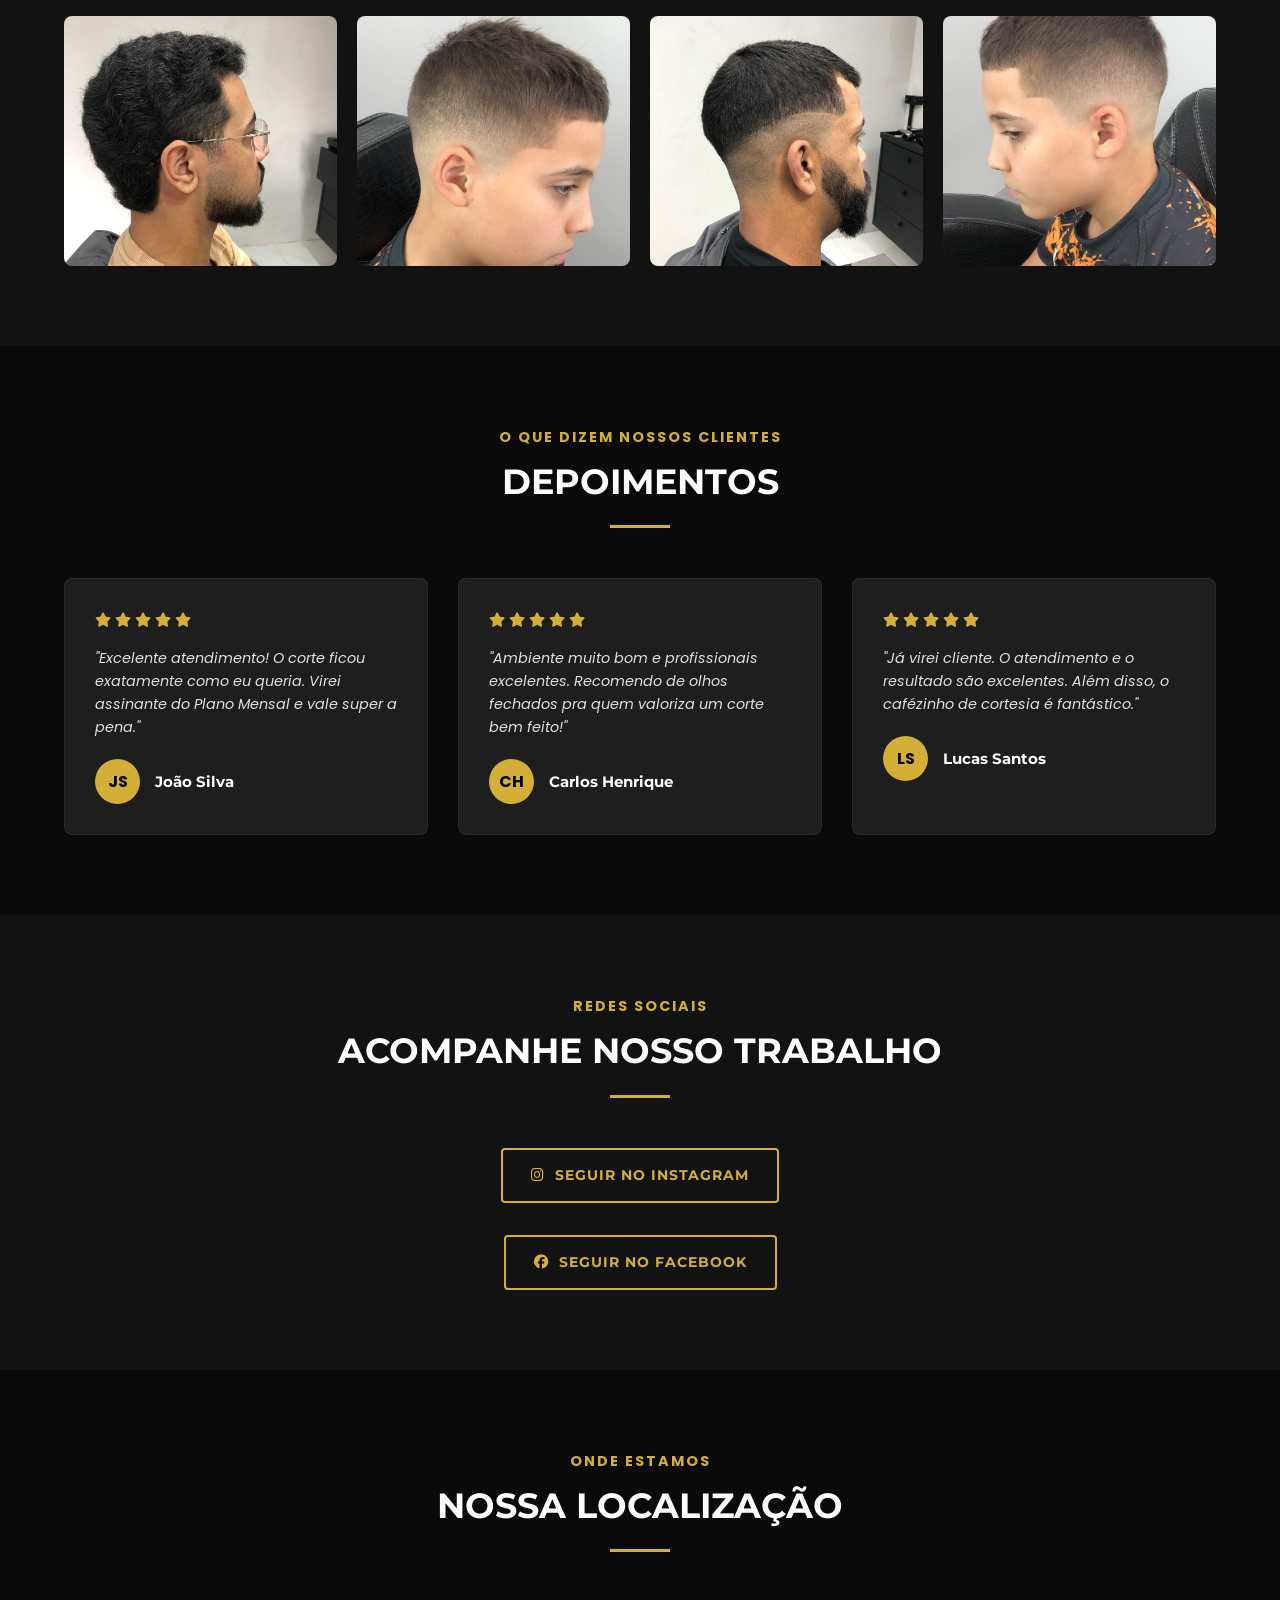
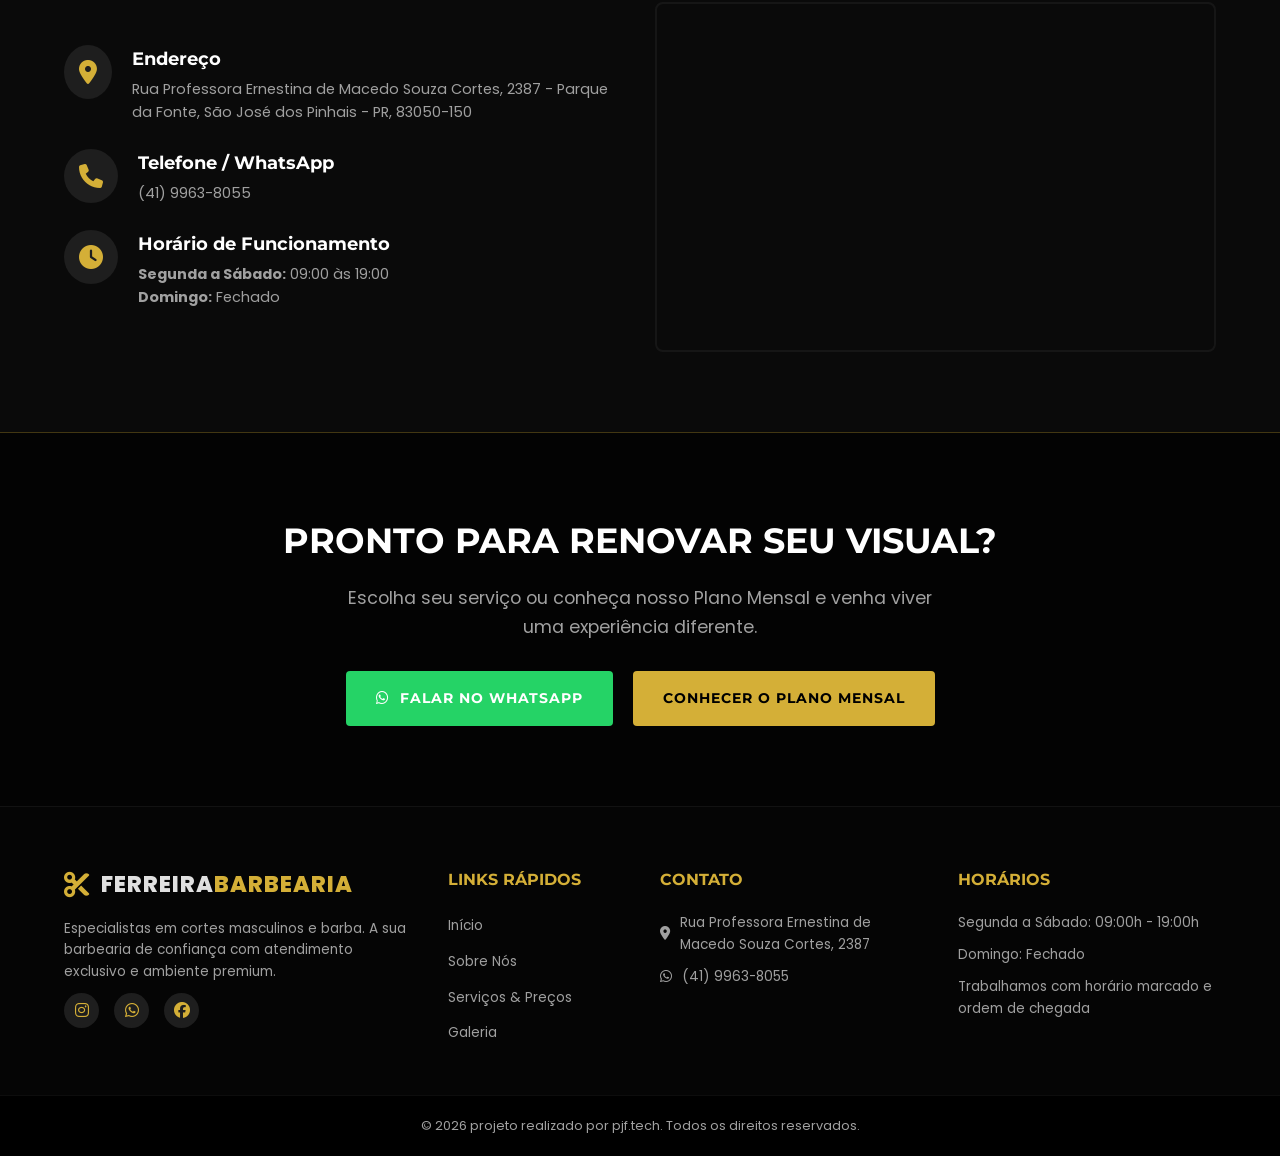
==== commit d9db79b2: "Add files via upload" ====
--- a/index.html
+++ b/index.html
@@ -6,7 +6,7 @@
 {
   "@context": "https://schema.org",
   "@type": "BarberShop",
-  "name": "Barbearia Ferreira",
+  "name": "Ferreira Barbearia",
   "image": "https://barbearia-ferreira-seven.vercel.app/img/sobre.jpg",
   "telephone": "+554199638055",
   "address": {
@@ -37,12 +37,12 @@
 
     <meta charset="UTF-8">
     <meta name="viewport" content="width=device-width, initial-scale=1.0">
-    <title>Barbearia Ferreira | Cortes Masculinos, Barba e Plano Mensal</title>
-    <meta name="description" content="Barbearia Ferreira: cortes masculinos, barba, atendimento especializado e plano mensal de R$ 99,90 com cortes ilimitados.">
+    <title>Ferreira Barbearia | Cortes Masculinos, Barba e Plano Mensal</title>
+    <meta name="description" content="Ferreira Barbearia: cortes masculinos, barba, atendimento especializado e plano mensal de R$ 99,90 com cortes ilimitados.">
     <meta name="keywords" content="barbearia, corte masculino, barba, plano mensal, cortes ilimitados, beleza masculina">
     
     <!-- Open Graph (Redes Sociais) -->
-    <meta property="og:title" content="Barbearia Ferreira | Cortes Masculinos e Plano Mensal">
+    <meta property="og:title" content="Ferreira Barbearia | Cortes Masculinos e Plano Mensal">
     <meta property="og:description" content="Cortes modernos, barba impecável e o exclusivo Plano Mensal de cortes ilimitados por R$ 99,90.">
     <meta property="og:image" content="img/hero.jpg">
     <meta property="og:type" content="website">
@@ -71,7 +71,7 @@
             <!-- LOGO EDITÁVEL -->
             <a href="#inicio" class="logo">
                 <i class="fa-solid fa-scissors logo-icon"></i>
-                <span>BARBEARIA FERREIRA</span>
+                <span>FERREIRA BARBEARIA</span>
             </a>
 
             <!-- NAV MENU -->
@@ -129,7 +129,7 @@
         <div class="container sobre-grid">
             <div class="sobre-img-wrapper fade-in">
                 <!-- Imagem do sobre (substituir em img/sobre.jpg) -->
-                <img src="IMG/01.jpeg" alt="Interior da Barbearia FERREIRA" class="sobre-img" onerror="this.src='https://images.unsplash.com/photo-1585747860715-2ba37e788b70?auto=format&fit=crop&w=800&q=80'">
+                <img src="IMG/01.jpeg" alt="Interior da Ferreira Barbearia" class="sobre-img" onerror="this.src='https://images.unsplash.com/photo-1585747860715-2ba37e788b70?auto=format&fit=crop&w=800&q=80'">
                 <div class="sobre-experience-badge">
                     <span class="exp-years"> </span>
                     <span class="exp-text">AMBIENTE MODERNO E CONFORTÁVEL</span>
@@ -201,10 +201,10 @@
                     <div class="servico-icon">
                         <i class="fa-solid fa-scissors"></i>
                     </div>
-                    <h3 class="servico-title">Corte Masculino + Barba</h3>
+                    <h3 class="servico-title">Cabelo + Barba</h3>
                     <p class="servico-desc">Corte personalizado de acordo com seu estilo.</p>
-                    <div class="servico-price">R$ 65,00</div>
-                    <a href="https://api.whatsapp.com/send?phone=554199638055&text=Ol%C3%A1!%20Gostaria%20de%20agendar%20um%20Corte%20Masculino." class="btn btn-outline" target="_blank" rel="noopener noreferrer">QUERO AGENDAR</a>
+                    <div class="servico-price">R$ 75,00</div>
+                    <a href="https://api.whatsapp.com/send?phone=554199638055&text=Ol%C3%A1!%20Gostaria%20de%20agendar%20um%20Cabelo%20%2B%20Barba." class="btn btn-outline" target="_blank" rel="noopener noreferrer">QUERO AGENDAR</a>
                 </div>
 
                 <!-- SERVIÇO 2 -->
@@ -212,7 +212,7 @@
                     <div class="servico-icon">
                         <i class="fa-solid fa-scissors"></i>
                     </div>
-                    <h3 class="servico-title">Corte Masculino</h3>
+                    <h3 class="servico-title">Cabelo</h3>
                     <p class="servico-desc">Corte personalizado de acordo com seu estilo.</p>
                     <div class="servico-price">R$ 40,00</div>
                     <a href="https://api.whatsapp.com/send?phone=554199638055&text=Ol%C3%A1!%20Gostaria%20de%20agendar%20um%20Corte%20Masculino." class="btn btn-outline" target="_blank" rel="noopener noreferrer">QUERO AGENDAR</a>
@@ -226,7 +226,7 @@
                     </div>
                     <h3 class="servico-title">Barba</h3>
                     <p class="servico-desc">Modelagem e acabamento profissional.</p>
-                    <div class="servico-price">R$ 35,00</div>
+                    <div class="servico-price">R$ 40,00</div>
                     <a href="https://api.whatsapp.com/send?phone=554199638055&text=Ol%C3%A1!%20Gostaria%20de%20agendar%20um%20servi%C3%A7o%20de%20Barba." class="btn btn-outline" target="_blank" rel="noopener noreferrer">QUERO AGENDAR</a>
                 </div>
 
@@ -248,7 +248,7 @@
                     </div>
                     <h3 class="servico-title">Acabamento</h3>
                     <p class="servico-desc">Acabamento rápido para manter o visual em dia.</p>
-                    <div class="servico-price">R$ 20,00</div>
+                    <div class="servico-price">R$ 25,00</div>
                     <a href="https://api.whatsapp.com/send?phone=554199638055&text=Ol%C3%A1!%20Gostaria%20de%20agendar%20um%20Acabamento." class="btn btn-outline" target="_blank" rel="noopener noreferrer">QUERO AGENDAR</a>
                 </div>
 
@@ -258,8 +258,18 @@
                     </div>
                     <h3 class="servico-title">Sobrancelha</h3>
                     <p class="servico-desc">Acabamento rápido para manter o visual em dia.</p>
-                    <div class="servico-price">R$ 15,00</div>
-                    <a href="https://api.whatsapp.com/send?phone=554199638055&text=Ol%C3%A1!%20Gostaria%20de%20agendar%20um%20Acabamento." class="btn btn-outline" target="_blank" rel="noopener noreferrer">QUERO AGENDAR</a>
+                    <div class="servico-price">R$ 20,00</div>
+                    <a href="https://api.whatsapp.com/send?phone=554199638055&text=Ol%C3%A1!%20Gostaria%20de%20agendar%20uma%20Sobrancelha." class="btn btn-outline" target="_blank" rel="noopener noreferrer">QUERO AGENDAR</a>
+                </div>
+
+                <div class="servico-card fade-in">
+                    <div class="servico-icon">
+                        <i class="fa-solid fa-paintbrush"></i>
+                    </div>
+                    <h3 class="servico-title">Pigmentação em Barba</h3>
+                    <p class="servico-desc">Realce e definição para a barba com acabamento profissional.</p>
+                    <div class="servico-price">R$ 35,00</div>
+                    <a href="https://api.whatsapp.com/send?phone=554199638055&text=Ol%C3%A1!%20Gostaria%20de%20agendar%20Pigmenta%C3%A7%C3%A3o%20em%20Barba." class="btn btn-outline" target="_blank" rel="noopener noreferrer">QUERO AGENDAR</a>
                 </div>
 
             </div>
@@ -269,101 +279,103 @@
     <!-- ==========================================
          PLANO MENSAL (DESTAQUE)
          ========================================== -->
-    <section class="plano section-padding" id="plano">
-        <div class="container">
-            <div class="plano-card-premium fade-in">
-                <div class="plano-badge">🔥 MAIS VENDIDOS</div>
-                
-                <div class="plano-header">
-                    <div class="plano-tag-top"><i class="fa-solid fa-crown"></i> EXCLUSIVIDADE</div>
-                    <h2 class="plano-title">PLANO MENSAL CORTE DE CABELO ILIMITADO</h2>
-                    <h3 class="plano-highlight">CORTE QUANTAS VEZES QUISER</h3>
+    <div class="plano-dupla">
+        <section class="plano section-padding" id="plano">
+            <div class="container">
+                <div class="plano-card-premium fade-in">
+                    <div class="plano-badge">🔥 MAIS VENDIDOS</div>
                     
-                    <div class="plano-price-box">
-                        <span class="currency">R$</span>
-                        <span class="price">99,90</span>
-                        <span class="period">/ MÊS</span>
-                    </div>
-
-                    <div class="plano-tag-ilimitado">CORTES ILIMITADOS</div>
-                </div>
-
-                <p class="plano-desc">
-                    Tenha liberdade para manter seu visual sempre em dia. Assine o plano mensal e faça seus cortes quantas vezes quiser durante o período contratado.
-                </p>
-
-                <div class="plano-beneficios">
-                    <ul class="beneficios-list">
-                        <li><i class="fa-solid fa-scissors"></i> <strong>Cortes ilimitados</strong> durante o mês</li>
-                        <li><i class="fa-solid fa-user-check"></i> <strong>Atendimento profissional</strong> garantido</li>
-                        <li><i class="fa-solid fa-fire"></i> <strong>Cortes modernos</strong> e na régua</li>
-                        <li><i class="fa-solid fa-star"></i> <strong>Atendimento diferenciado</strong> VIP</li>
-                        <li><i class="fa-solid fa-calendar-days"></i> <strong>Liberdade</strong> para cortar quando precisar</li>
-                        <li><i class="fa-solid fa-sack-dollar"></i> <strong>Melhor custo-benefício</strong> da região</li>
-                    </ul>
-                </div>
-
-                <div class="plano-cta">
-                    <a href="https://api.whatsapp.com/send?phone=554199638055&text=Ol%C3%A1!%20Tenho%20interesse%20no%20Plano%20Mensal%20de%20R%24%2099%2C90%20para%20cortes%20ilimitados.%20Gostaria%20de%20saber%20mais%20informa%C3%A7%C3%B5es." class="btn btn-plano-lg" target="_blank" rel="noopener noreferrer">
-                        <i class="fa-brands fa-whatsapp"></i> QUERO ASSINAR O PLANO
-                    </a>
-                </div>
-
-                <div class="plano-regras">
-                    <h4>Regras do plano:</h4>
-                    <p>Plano individual, válido por 30 dias. O benefício de cortes ilimitados está sujeito às condições de utilização definidas pela barbearia. Consulte as regras diretamente com a equipe.</p>
-                </div>
-            </div>
-        </div>
-    </section>
-
-     <section class="plano section-padding" id="plano">
-        <div class="container">
-            <div class="plano-card-premium fade-in">
-                <div class="plano-badge">🔥 MAIS VENDIDOS</div>
-                
-                <div class="plano-header">
-                    <div class="plano-tag-top"><i class="fa-solid fa-crown"></i> EXCLUSIVIDADE</div>
-                    <h2 class="plano-title">PLANO MENSAL CORTES DE CABELO + BARBA ILIMITADO</h2>
-                    <h3 class="plano-highlight">CORTE QUANTAS VEZES QUISER</h3>
+                    <div class="plano-header">
+                        <div class="plano-tag-top"><i class="fa-solid fa-crown"></i> EXCLUSIVIDADE</div>
+                        <h2 class="plano-title">PLANO MENSAL CORTE DE CABELO ILIMITADO</h2>
+                        <h3 class="plano-highlight">CORTE QUANTAS VEZES QUISER</h3>
+                        
+                        <div class="plano-price-box">
+                            <span class="currency">R$</span>
+                            <span class="price">99,90</span>
+                            <span class="period">/ MÊS</span>
+                        </div>
+
+                        <div class="plano-tag-ilimitado">CORTES ILIMITADOS</div>
+                    </div>
+
+                    <p class="plano-desc">
+                        Tenha liberdade para manter seu visual sempre em dia. Assine o plano mensal e faça seus cortes quantas vezes quiser durante o período contratado.
+                    </p>
+
+                    <div class="plano-beneficios">
+                        <ul class="beneficios-list">
+                            <li><i class="fa-solid fa-scissors"></i> <strong>Cortes ilimitados</strong> durante o mês</li>
+                            <li><i class="fa-solid fa-user-check"></i> <strong>Atendimento profissional</strong> garantido</li>
+                            <li><i class="fa-solid fa-fire"></i> <strong>Cortes modernos</strong> e na régua</li>
+                            <li><i class="fa-solid fa-star"></i> <strong>Atendimento diferenciado</strong> VIP</li>
+                            <li><i class="fa-solid fa-calendar-days"></i> <strong>Liberdade</strong> para cortar quando precisar</li>
+                            <li><i class="fa-solid fa-sack-dollar"></i> <strong>Melhor custo-benefício</strong> da região</li>
+                        </ul>
+                    </div>
+
+                    <div class="plano-cta">
+                        <a href="https://api.whatsapp.com/send?phone=554199638055&text=Ol%C3%A1!%20Tenho%20interesse%20no%20Plano%20Mensal%20de%20R%24%2099%2C90%20para%20cortes%20ilimitados.%20Gostaria%20de%20saber%20mais%20informa%C3%A7%C3%B5es." class="btn btn-plano-lg" target="_blank" rel="noopener noreferrer">
+                            <i class="fa-brands fa-whatsapp"></i> QUERO ASSINAR O PLANO
+                        </a>
+                    </div>
+
+                    <div class="plano-regras">
+                        <h4>Regras do plano:</h4>
+                        <p>Plano individual, válido por 30 dias. O benefício de cortes ilimitados está sujeito às condições de utilização definidas pela barbearia. Consulte as regras diretamente com a equipe.</p>
+                    </div>
+                </div>
+            </div>
+        </section>
+
+        <section class="plano section-padding">
+            <div class="container">
+                <div class="plano-card-premium fade-in">
+                    <div class="plano-badge">🔥 MAIS VENDIDOS</div>
                     
-                    <div class="plano-price-box">
-                        <span class="currency">R$</span>
-                        <span class="price">149,90</span>
-                        <span class="period">/ MÊS</span>
-                    </div>
-
-                    <div class="plano-tag-ilimitado">CORTES ILIMITADOS</div>
-                </div>
-
-                <p class="plano-desc">
-                    Tenha liberdade para manter seu visual sempre em dia. Assine o plano mensal e faça seus cortes quantas vezes quiser durante o período contratado.
-                </p>
-
-                <div class="plano-beneficios">
-                    <ul class="beneficios-list">
-                        <li><i class="fa-solid fa-scissors"></i> <strong>Cortes ilimitados</strong> durante o mês</li>
-                        <li><i class="fa-solid fa-user-check"></i> <strong>Atendimento profissional</strong> garantido</li>
-                        <li><i class="fa-solid fa-fire"></i> <strong>Cortes modernos</strong> e na régua</li>
-                        <li><i class="fa-solid fa-star"></i> <strong>Atendimento diferenciado</strong> VIP</li>
-                        <li><i class="fa-solid fa-calendar-days"></i> <strong>Liberdade</strong> para cortar quando precisar</li>
-                        <li><i class="fa-solid fa-sack-dollar"></i> <strong>Melhor custo-benefício</strong> da região</li>
-                    </ul>
-                </div>
-
-                <div class="plano-cta">
-                    <a href="https://api.whatsapp.com/send?phone=554199638055&text=Ol%C3%A1!%20Tenho%20interesse%20no%20Plano%20Mensal%20de%20R%24%2099%2C90%20para%20cortes%20ilimitados.%20Gostaria%20de%20saber%20mais%20informa%C3%A7%C3%B5es." class="btn btn-plano-lg" target="_blank" rel="noopener noreferrer">
-                        <i class="fa-brands fa-whatsapp"></i> QUERO ASSINAR O PLANO
-                    </a>
-                </div>
-
-                <div class="plano-regras">
-                    <h4>Regras do plano:</h4>
-                    <p>Plano individual, válido por 30 dias. O benefício de cortes ilimitados está sujeito às condições de utilização definidas pela barbearia. Consulte as regras diretamente com a equipe.</p>
-                </div>
-            </div>
-        </div>
-    </section>
+                    <div class="plano-header">
+                        <div class="plano-tag-top"><i class="fa-solid fa-crown"></i> EXCLUSIVIDADE</div>
+                        <h2 class="plano-title">PLANO MENSAL CORTES DE CABELO + BARBA ILIMITADO</h2>
+                        <h3 class="plano-highlight">CORTE QUANTAS VEZES QUISER</h3>
+                        
+                        <div class="plano-price-box">
+                            <span class="currency">R$</span>
+                            <span class="price">149,90</span>
+                            <span class="period">/ MÊS</span>
+                        </div>
+
+                        <div class="plano-tag-ilimitado">CORTES ILIMITADOS</div>
+                    </div>
+
+                    <p class="plano-desc">
+                        Tenha liberdade para manter seu visual sempre em dia. Assine o plano mensal e faça seus cortes quantas vezes quiser durante o período contratado.
+                    </p>
+
+                    <div class="plano-beneficios">
+                        <ul class="beneficios-list">
+                            <li><i class="fa-solid fa-scissors"></i> <strong>Cortes ilimitados</strong> durante o mês</li>
+                            <li><i class="fa-solid fa-user-check"></i> <strong>Atendimento profissional</strong> garantido</li>
+                            <li><i class="fa-solid fa-fire"></i> <strong>Cortes modernos</strong> e na régua</li>
+                            <li><i class="fa-solid fa-star"></i> <strong>Atendimento diferenciado</strong> VIP</li>
+                            <li><i class="fa-solid fa-calendar-days"></i> <strong>Liberdade</strong> para cortar quando precisar</li>
+                            <li><i class="fa-solid fa-sack-dollar"></i> <strong>Melhor custo-benefício</strong> da região</li>
+                        </ul>
+                    </div>
+
+                    <div class="plano-cta">
+                        <a href="https://api.whatsapp.com/send?phone=554199638055&text=Ol%C3%A1!%20Tenho%20interesse%20no%20Plano%20Mensal%20de%20R%24%2099%2C90%20para%20cortes%20ilimitados.%20Gostaria%20de%20saber%20mais%20informa%C3%A7%C3%B5es." class="btn btn-plano-lg" target="_blank" rel="noopener noreferrer">
+                            <i class="fa-brands fa-whatsapp"></i> QUERO ASSINAR O PLANO
+                        </a>
+                    </div>
+
+                    <div class="plano-regras">
+                        <h4>Regras do plano:</h4>
+                        <p>Plano individual, válido por 30 dias. O benefício de cortes ilimitados está sujeito às condições de utilização definidas pela barbearia. Consulte as regras diretamente com a equipe.</p>
+                    </div>
+                </div>
+            </div>
+        </section>
+    </div>
 
     <!-- ==========================================
          DIFERENCIAIS
@@ -451,7 +463,7 @@
                     <img src="IMG/corte-01.jpeg" alt="Ambiente da Barbearia" class="galeria-img" onerror="this.src='https://images.unsplash.com/photo-1599351431202-1e0f0137899a?auto=format&fit=crop&w=600&q=80'">
                     <div class="galeria-overlay">
                         <i class="fa-solid fa-magnifying-glass-plus"></i>
-                        <span>Corte Degradê + Barba</span>
+                        <span>Corte Degradê</span>
                     </div>
                 </div>
 
@@ -560,22 +572,22 @@
           
 
           <div class="text-center mt-4 fade-in">
-    <!-- LINK PARA O INSTAGRAM DA BARBEARIA FERREIRA -->
+    <!-- LINK PARA O INSTAGRAM DA FERREIRA BARBEARIA -->
     <a href="https://www.instagram.com/barbeariafeerreira/" 
        target="_blank" 
        rel="noopener noreferrer" 
        class="btn btn-outline"
-       aria-label="Siga a Barbearia Ferreira no Instagram">
+       aria-label="Siga a Ferreira Barbearia no Instagram">
         <i class="fa-brands fa-instagram"></i> SEGUIR NO INSTAGRAM
     </a>
 
               <div class="text-center mt-4 fade-in">
-    <!-- LINK PARA O FACEBOOK DA BARBEARIA FERREIRA -->
+    <!-- LINK PARA O FACEBOOK DA FERREIRA BARBEARIA -->
     <a href="https://www.facebook.com/people/Barbeariafeerreira/61590503020636/?mibextid=wwXIfr" 
        target="_blank" 
        rel="noopener noreferrer" 
        class="btn btn-outline"
-       aria-label="Siga a Barbearia Ferreira no Facebook">
+       aria-label="Siga a Ferreira Barbearia no Facebook">
         <i class="fa-brands fa-facebook"></i> SEGUIR NO FACEBOOK
     </a>
 </div>
@@ -666,7 +678,7 @@
             <div class="footer-col">
                 <a href="#inicio" class="logo footer-logo">
                     <i class="fa-solid fa-scissors logo-icon"></i>
-                    <span>BARBEARIA<span class="gold-text">FERREIRA</span></span>
+                    <span>FERREIRA<span class="gold-text">BARBEARIA</span></span>
                 </a>
                 <p class="footer-desc">
                     Especialistas em cortes masculinos e barba. A sua barbearia de confiança com atendimento exclusivo e ambiente premium.
@@ -674,7 +686,7 @@
                 <div class="footer-socials">
                     <a href="https://www.instagram.com/barbeariafeerreira/" target="_blank" rel="noopener noreferrer"><i class="fa-brands fa-instagram"></i></a>
                     <a href="https://api.whatsapp.com/send?phone=554199638055" target="_blank" rel="noopener noreferrer"><i class="fa-brands fa-whatsapp"></i></a>
-                    <a href="https://www.facebook.com/people/Barbeariafeerreira/61590503020636/?mibextid=wwXIfr" target="_blank" rel="noopener noreferrer" aria-label="Facebook da Barbearia Ferreira"><i class="fa-brands fa-facebook"></i></a>
+                    <a href="https://www.facebook.com/people/Barbeariafeerreira/61590503020636/?mibextid=wwXIfr" target="_blank" rel="noopener noreferrer" aria-label="Facebook da Ferreira Barbearia"><i class="fa-brands fa-facebook"></i></a>
                 </div>
             </div>
 
--- a/style.css
+++ b/style.css
@@ -477,6 +477,24 @@
     margin-bottom: 20px;
 }
 
+.plano-dupla {
+    display: grid;
+    grid-template-columns: repeat(2, minmax(0, 1fr));
+    gap: 30px;
+    align-items: stretch;
+    max-width: 1280px;
+    margin: 0 auto;
+}
+
+.plano-dupla .plano {
+    padding-top: 0;
+    padding-bottom: 0;
+}
+
+.plano-dupla .container {
+    width: 100%;
+}
+
 /* ==========================================================================
    PLANO MENSAL (DESTACADO)
    ========================================================================== */
@@ -490,6 +508,7 @@
     margin: 0 auto;
     box-shadow: var(--gold-glow);
     text-align: center;
+    height: 100%;
 }
 
 .plano-badge {
@@ -1132,6 +1151,10 @@
     .beneficios-list {
         grid-template-columns: 1fr;
     }
+
+    .plano-dupla {
+        grid-template-columns: 1fr;
+    }
 }
 
 @media (max-width: 768px) {
